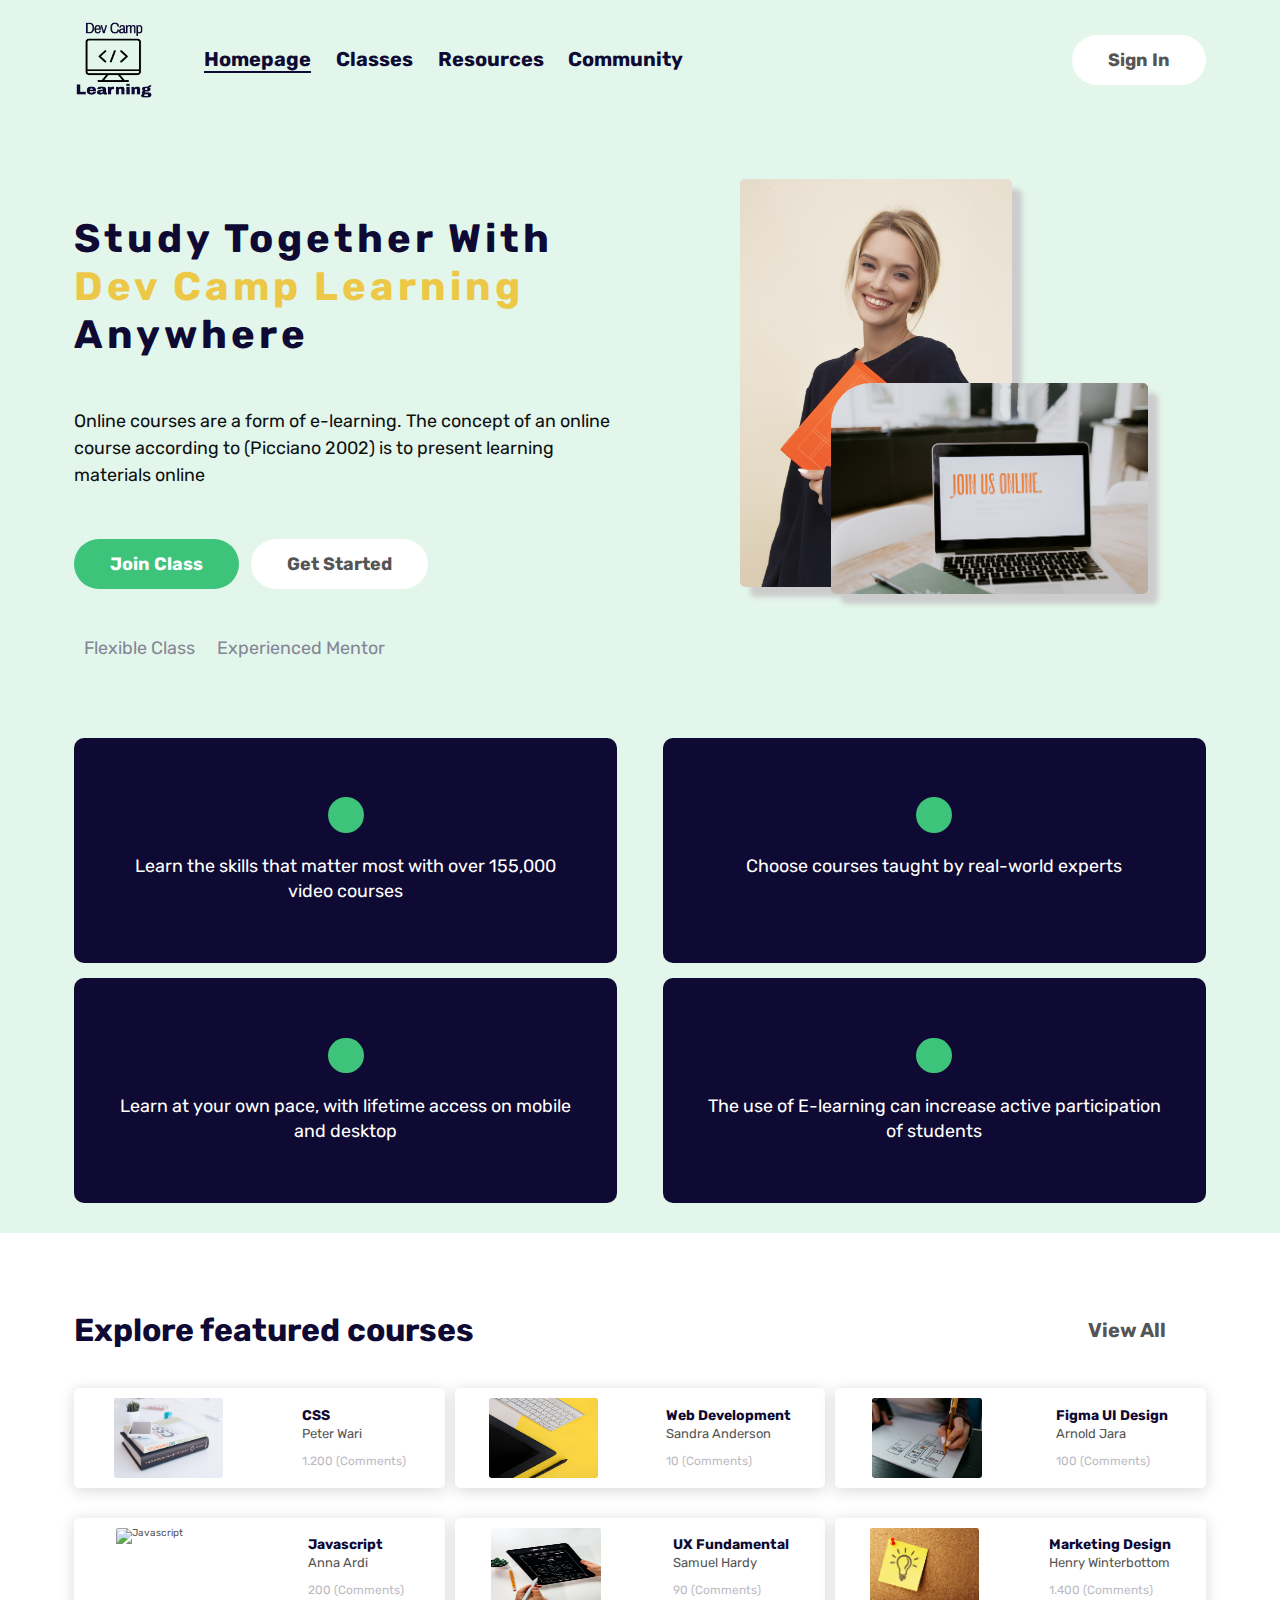
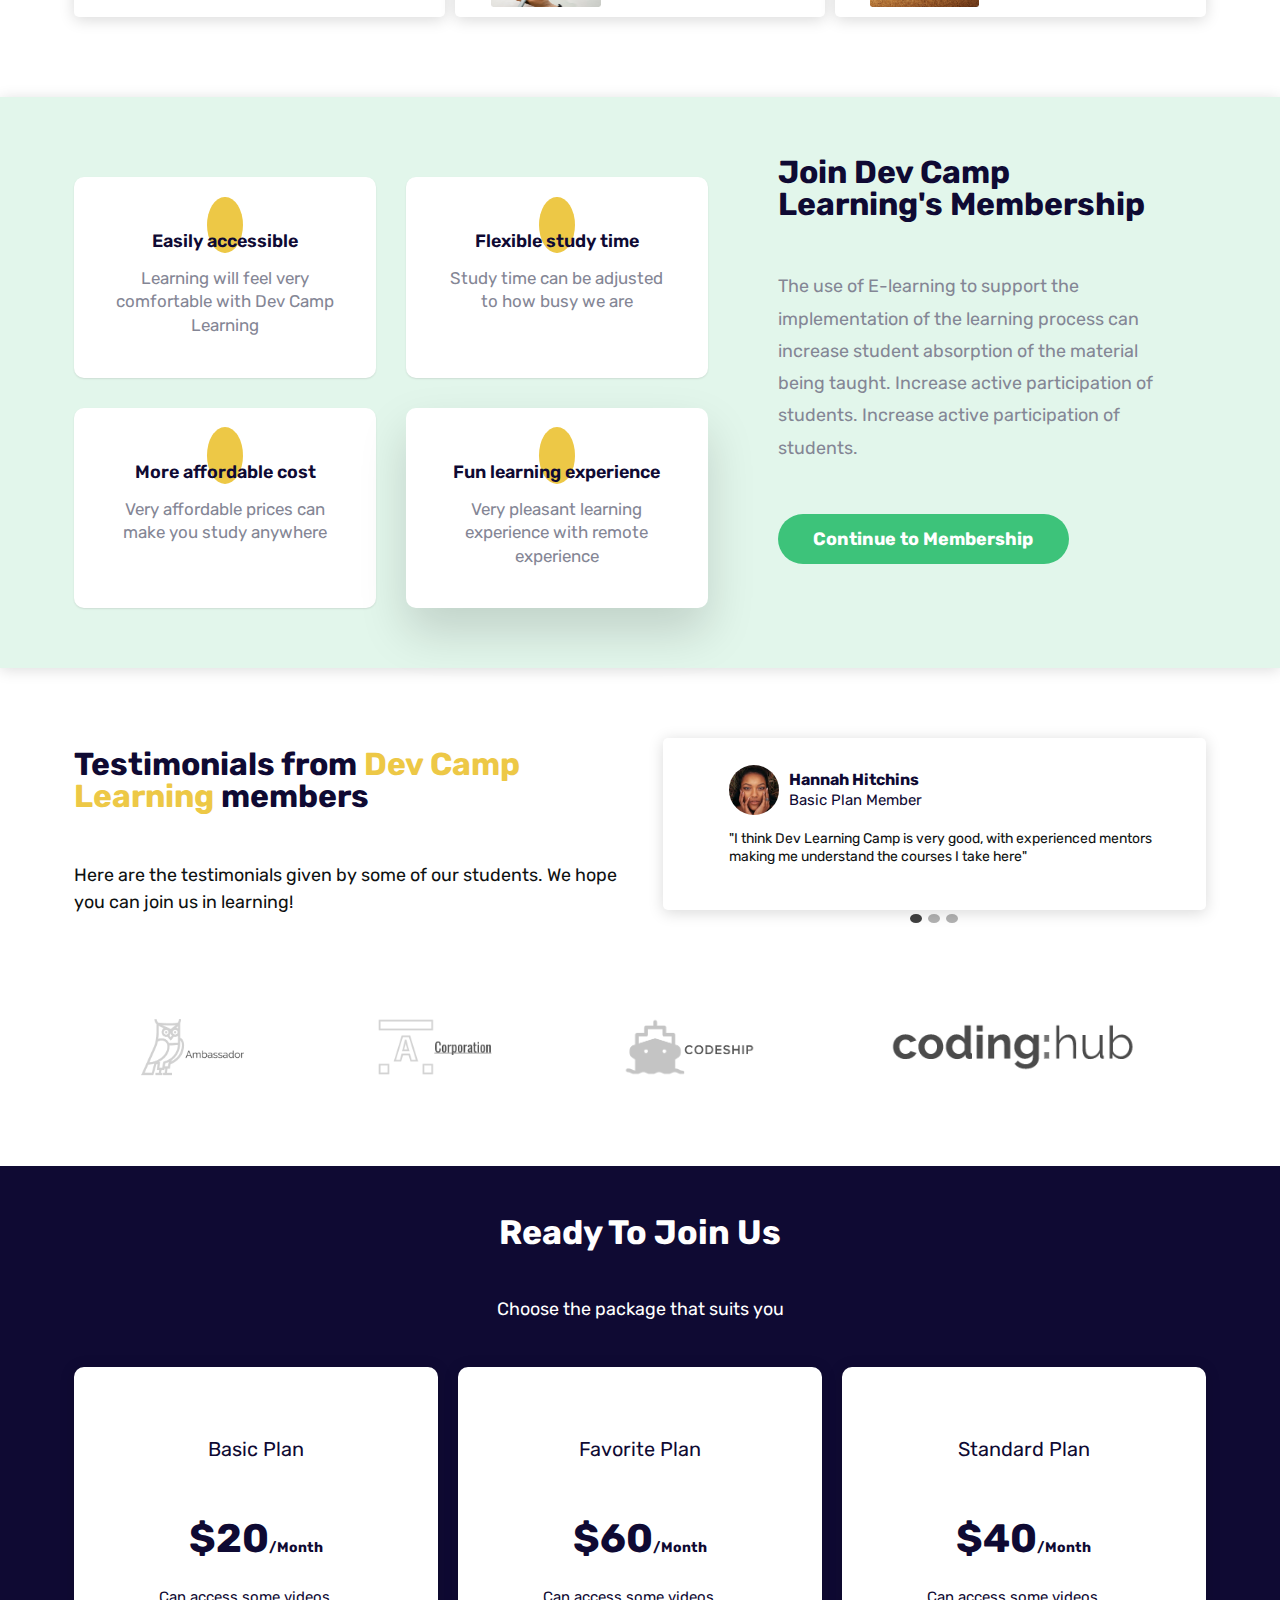
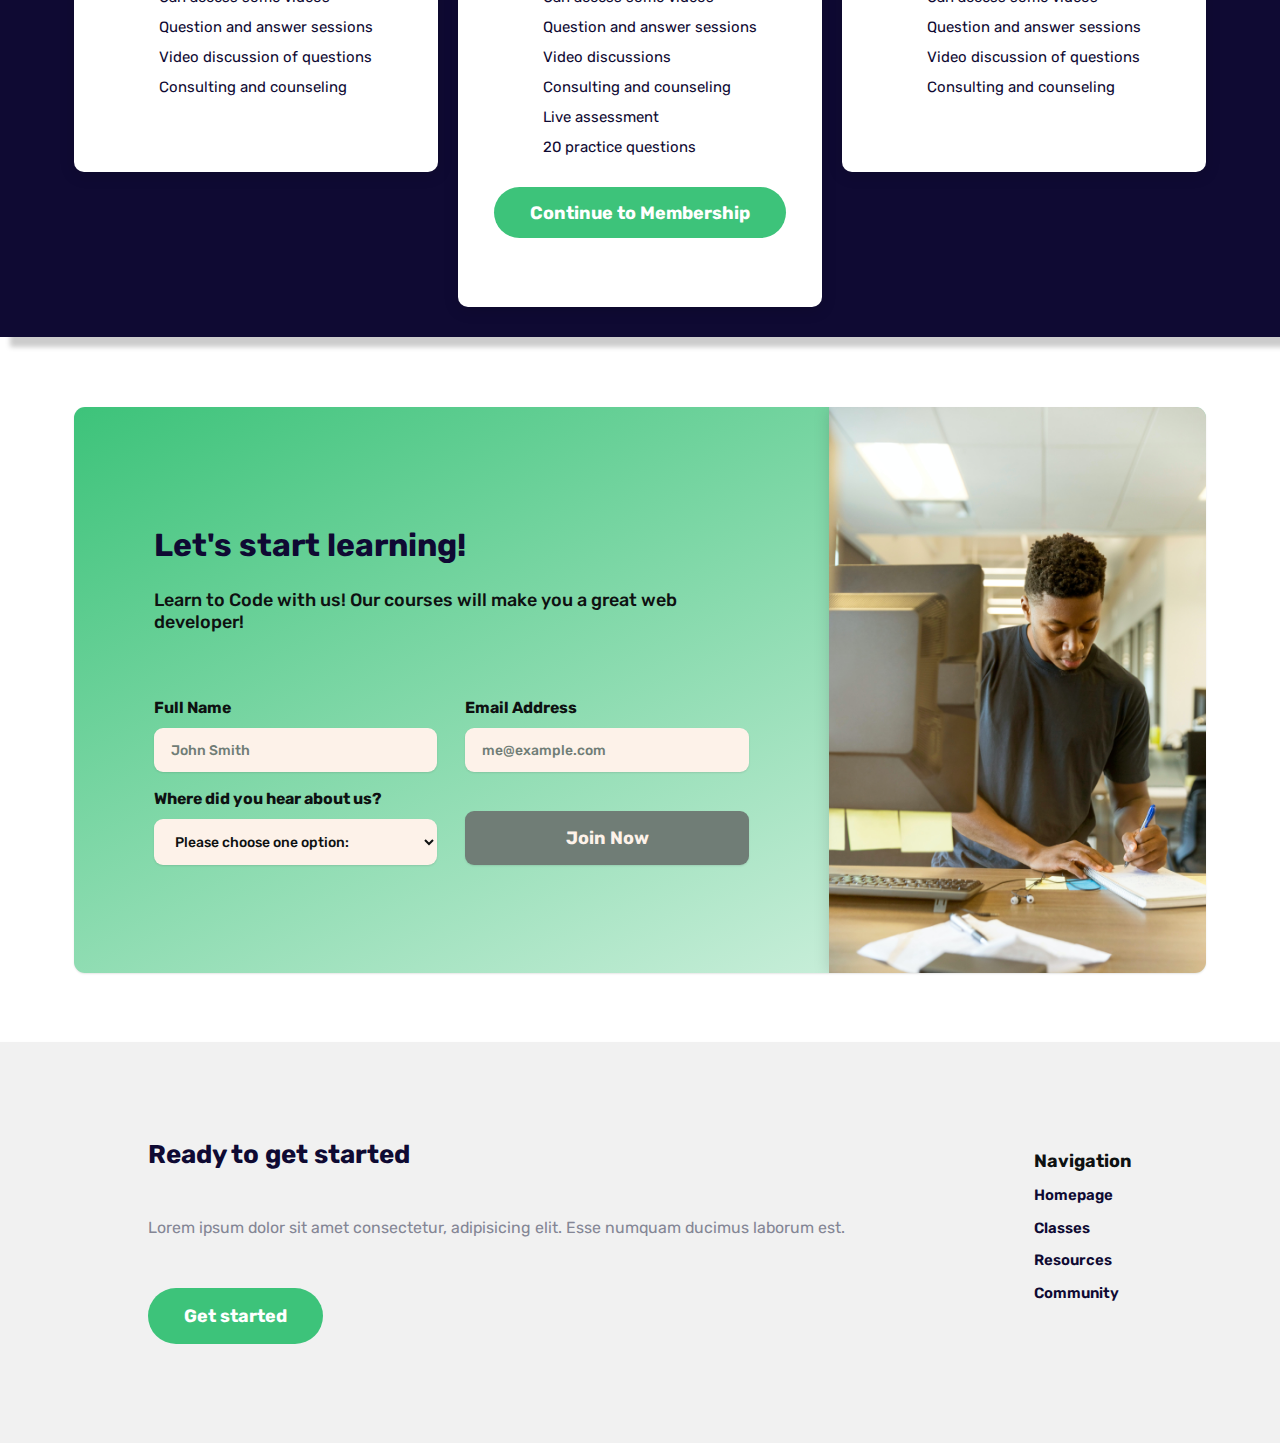
==== index.html @ c78e380f "Responsive layout and typography updated" ====
<!DOCTYPE html>
<html lang="en">

<head>
  <meta charset="UTF-8" />
  <meta http-equiv="X-UA-Compatible" content="IE=edge" />
  <meta name="viewport" content="width=device-width, initial-scale=1.0" />
  <link href="https://fonts.googleapis.com/css2?family=Rubik:wght@400;500;600;700&display=swap" rel="stylesheet" />
  <script src="https://kit.fontawesome.com/7486940972.js" crossorigin="anonymous"></script>
  <title>Dev Camp - Online course landing page</title>
  <link rel="stylesheet" href="./css/styles.css" />

</head>

<body>

  <header class="header">
    <div class="primary-header split">
      <div class="primary-header-inner split">
        <a href="#"><img src="img/logo.png" alt="Dev Camp Learning" class="logo"></a>
        <nav class="primary-nav">
          <ul class="primary-nav-list">
            <li class="nav-item"><a href="index.html" class="nav-link current">Homepage</a></li>
            <li class="nav-item"><a href="index.html" class="nav-link">Classes</a></li>
            <li class="nav-item"><a href="index.html" class="nav-link">Resources</a></li>
            <li class="nav-item"><a href="index.html" class="nav-link">Community</a></li>
          </ul>
        </nav>
      </div>
      <a href="#" class="btn btn-light large-screen">Sign In</a>

      <!--Hamburger for mobile-->
      <button aria-label="Open navigation" class="open-nav">&#9776;</button>
      <!--open hamb btn-->
      <nav class="menu-nav">
        <button aria-label="Close navigation" class="close-nav">&times;</button>
        <!--close btn inside hamb menu-->
        <ul class="menu-list">
          <li class="nav-item"><a href="#" class="nav-link current">Homepage</a></li>
          <li class="nav-item"><a href="#" class="nav-link">Classes</a></li>
          <li class="nav-item"><a href="#" class="nav-link">Resourses</a></li>
          <li class="nav-item"><a href="#" class="nav-link">Community</a></li>
          <li><a href="#" class="btn btn-light">Sign-in</a></li>
        </ul>
      </nav>
      <!--end Hamburger for mobile-->
    </div>
  </header>

  <section class="hero">
    <div class="container">

      <div class="main-hero">

        <div class="hero-content">
          <h1 class="heading">Study Together With <span>Dev Camp Learning</span> Anywhere</h1>
          <p class="text">Online courses are a form of e-learning. The concept of an online course according to
            (Picciano 2002) is to present learning materials online
          </p>
          <div class="hero-btns">
            <a href="#" class="btn btn-accent">Join Class</a>
            <a href="#" class="btn btn-light">Get Started</a>
          </div>
          <div class="check-items">
            <div class="check-item">
              <i class="fas fa-check-circle"></i>
              <p>Flexible Class</p>
            </div>
            <div class="check-item">
              <i class="fas fa-check-circle"></i>
              <p>Experienced Mentor</p>
            </div>
          </div>
        </div>

        <div class="overlapping">
          <ul class="hero-img-container">
            <li><img src="img/hero/learn-hero.jpg" alt="" class="hero-img-1"></li>
            <li><img src="img/hero/hero-img.jpg" alt="" class="hero-img-2"></li>
            <li><img src="img/hero/laptop-hero.jpg" alt="" class="hero-img-3"></li>
          </ul>
        </div>



      </div>

      <div class="offer">
        <div class="offer-item">
          <i class="fas fa-heart"></i>
          <p class="text-light">Learn the skills that matter most with over 155,000 video courses</p>
        </div>
        <div class="offer-item">
          <i class="fas fa-camera"></i>
          <p class="text-light">Choose courses taught by real-world experts </p>
        </div>
        <div class="offer-item">
          <i class="fas fa-desktop"></i>
          <p class="text-light">Learn at your own pace, with lifetime access on mobile and desktop</p>
        </div>

        <div class="offer-item">
          <i class="far fa-lightbulb"></i>
          <p class="text-light">The use of E-learning can increase active participation of students</p>
        </div>

      </div>
    </div>
  </section>

  <section class="courses">
    <div class="container">
      <div class="courses-container">
        <div class="courses-heading split">
          <h2 class="section-title">Explore featured courses</h2>
          <a href="#" class="view btn btn-light">View All</a>
        </div>

        <div class="course-gallery">

          <div class="course bg-light box-shadow">

            <img src="img/courses/courses-css.jpg" alt="CSS" class="course-img">
            <div class="course-info">
              <h4 class="name">CSS</h4>
              <p class="course-author">Peter Wari</p>
              <div class="course-info-bottom">
                <div class="stars">
                  <i class="fas fa-star full-star"></i>
                  <i class="fas fa-star full-star"></i>
                  <i class="fas fa-star full-star"></i>
                  <i class="fas fa-star full-star"></i>
                  <i class="fas fa-star empty-star"></i>
                </div>
                <p class="comments">1.200 (Comments)</p>
              </div>
            </div>


          </div>




          <div class="course bg-light box-shadow">
            <img src="img/courses/courses-web-dev.jpg" alt="Web Development" class="course-img">
            <div class="course-info">
              <h4 class="name">Web Development</h4>
              <p class="course-author">Sandra Anderson</p>
              <div class="course-info-bottom">
                <div class="stars">
                  <i class="fas fa-star full-star"></i>
                  <i class="fas fa-star full-star"></i>
                  <i class="fas fa-star empty-star"></i>
                  <i class="fas fa-star empty-star"></i>
                  <i class="fas fa-star empty-star"></i>
                </div>
                <p class="comments">10 (Comments)</p>
              </div>
            </div>
          </div>

          <div class="course bg-light box-shadow">
            <img src="img/courses/courses-figma.jpg" alt="Figma UI Design" class="course-img">
            <div class="course-info">
              <h4 class="name">Figma UI Design</h4>
              <p class="course-author">Arnold Jara</p>
              <div class="course-info-bottom">
                <div class="stars">
                  <i class="fas fa-star full-star"></i>
                  <i class="fas fa-star full-star"></i>
                  <i class="fas fa-star full-star"></i>
                  <i class="fas fa-star full-star"></i>
                  <i class="fas fa-star empty-star"></i>
                </div>
                <p class="comments">100 (Comments)</p>
              </div>
            </div>
          </div>

          <div class="course bg-light box-shadow">
            <img src="img/courses/courses-javascript.jpg" alt="Javascript" class="course-img">
            <div class="course-info">
              <h4 class="name">Javascript</h4>
              <p class="course-author">Anna Ardi</p>
              <div class="course-info-bottom">
                <div class="stars">
                  <i class="fas fa-star full-star"></i>
                  <i class="fas fa-star full-star"></i>
                  <i class="fas fa-star full-star"></i>
                  <i class="fas fa-star empty-star"></i>
                  <i class="fas fa-star empty-star"></i>
                </div>
                <p class="comments">200 (Comments)</p>
              </div>
            </div>
          </div>

          <div class="course bg-light box-shadow">
            <img src="img/courses/courses-ux.jpg" alt="UX" class="course-img">
            <div class="course-info">
              <h4 class="name">UX Fundamental</h4>
              <p class="course-author">Samuel Hardy</p>
              <div class="course-info-bottom">
                <div class="stars">
                  <i class="fas fa-star full-star"></i>
                  <i class="fas fa-star empty-star"></i>
                  <i class="fas fa-star empty-star"></i>
                  <i class="fas fa-star empty-star"></i>
                  <i class="fas fa-star empty-star"></i>
                </div>
                <p class="comments">90 (Comments)</p>
              </div>
            </div>
          </div>

          <div class="course bg-light box-shadow">
            <img src="img/courses/courses-marketing.jpg" alt="Marketing Design" class="course-img">
            <div class="course-info">
              <h4 class="name">Marketing Design</h4>
              <p class="course-author">Henry Winterbottom</p>
              <div class="course-info-bottom">
                <div class="stars">
                  <i class="fas fa-star full-star"></i>
                  <i class="fas fa-star full-star"></i>
                  <i class="fas fa-star full-star"></i>
                  <i class="fas fa-star full-star"></i>
                  <i class="fas fa-star full-star"></i>
                </div>
                <p class="comments">1.400 (Comments)</p>
              </div>

            </div>
          </div>
        </div>


      </div>
    </div>
  </section>

  <section class="membership box-shadow">
    <div class="container">

      <div class="membership-container">
        <!--in mobile the boxes go underneath memb-info-->
        <div class="perks-boxes">

          <div class="box bg-light">
            <i class="fas fa-heart"></i>
            <div class="perks-info">
              <h4 class="text-black">Easily accessible</h4>
              <p class="text-grey">Learning will feel very comfortable with Dev Camp Learning</p>
            </div>
          </div>

          <div class="box bg-light">
            <i class="far fa-clock"></i>
            <div class="perks-info">
              <h4 class="text-black">Flexible study time</h4>
              <p class="text-grey">Study time can be adjusted to how busy we are</p>
            </div>
          </div>

          <div class="box bg-light">
            <i class="fas fa-dollar-sign"></i>
            <div class="perks-info">
              <h4 class="text-black">More affordable cost</h4>
              <p class="text-grey">Very affordable prices can make you study anywhere</p>
            </div>
          </div>

          <div class="box bg-light">
            <i class="far fa-lightbulb"></i>
            <div class="perks-info">
              <h4 class="text-black">Fun learning experience</h4>
              <p class="text-grey">Very pleasant learning experience with remote experience</p>
            </div>
          </div>

        </div>

        <div class="membership-info flow-content">
          <h3 class="section-title">Join Dev Camp Learning's Membership</h3>
          <p class="text-grey">The use of E-learning to support the implementation of the learning process can increase
            student
            absorption of the material being taught. Increase active participation of students. Increase active
            participation of students.
          </p>
          <a href="#" class="btn btn-accent">Continue to Membership</a>

        </div>

      </div>

    </div>
  </section>

  <section class="testimonials">
    <div class="container">

      <div class="testimonials-container">

        <div class="testimonial-heading flow-content">
          <h2 class="section-title">Testimonials from <span>Dev Camp Learning</span> members</h2>
          <p class="text">Here are the testimonials given by some of our students. We hope you can join us
            in learning!
          </p>
        </div>

        <div class="carousel">

          <button class="carousel-button button-left is-hidden"><i class="fas fa-chevron-circle-left"></i></button>
          <div class="carousel-track-container">

            <ul class="carousel-track">
              <li class="carousel-slide current-slide">
                <div class="member">
                  <img src="img/students/hannah.jpg" alt="Hannah" class="member-img">
                  <div class="member-details">
                    <h4 class="name">Hannah Hitchins</h4>
                    <p class="text-black">Basic Plan Member</p>
                  </div>
                </div>
                <blockquote>"I think Dev Learning Camp is very good, with experienced mentors making
                  me understand the courses I take here"
                </blockquote>
              </li>
              <li class="carousel-slide">
                <div class="member">
                  <img src="img/students/ben.jpg" alt="Ben" class="member-img">
                  <div class="member-details">
                    <h4 class="name"> Ben Salomon</h4>
                    <p class="text-black">Basic Plan Member</p>
                  </div>
                </div>
                <blockquote>"I think Dev Learning Camp is very good, with experienced mentors making
                  me understand the courses I take here"
                </blockquote>
              </li>
              <li class="carousel-slide">
                <div class="member">
                  <img src="img/students/dave.jpg" alt="Dave" class="member-img">
                  <div class="member-details">
                    <h4 class="name">Dave Piltcher</h4>
                    <p class="text-black">Basic Plan Member</p>
                  </div>
                </div>
                <blockquote>"I think Dev Learning Camp is very good, with experienced mentors making
                  me understand the courses I take here"
                </blockquote>
              </li>
            </ul>

          </div>
          <button class="carousel-button button-right is-hidden"><i class="fas fa-chevron-circle-right"></i></button>

          <div class="carousel-nav">
            <button class="carousel-indicator current-slide"></button>
            <button class="carousel-indicator"></button>
            <button class="carousel-indicator"></button>
          </div>

        </div>
      </div>
    </div>

  </section>

  <section class="featured-in">

    <div class="container">

      <div class="features">

        <div>
          <img src="img/features/ambassador.png" alt="Abassador" class="featured-img">
        </div>

        <div>
          <img src="img/features/corporation.png" alt="A Corporation" class="featured-img">
        </div>

        <div>
          <img src="img/features/codeship.png" alt="Codeship" class="featured-img">
        </div>

        <div>
          <img src="img/features/codinghub.png" alt="Codinghub" class="featured-img">
        </div>

      </div>
    </div>

  </section>

  <section class="plans">

    <div class="container">

      <div class="plans-container">

        <div class="plans-header flow-content">
          <h3 class="section-title-light">Ready To Join Us</h3>
          <p>Choose the package that suits you</p>
        </div>

        <div class="all-plans">
          <div class="plan">
            <h5 class="text-black">Basic Plan</h5>
            <p class="cost">$20<span class="plans-span">/Month</span></p>
            <div class="plan-details">
              <div class="plan-detail">
                <i class="fas fa-check"></i>
                <p class="text-black">Can access some videos</p>
              </div>
              <div class="plan-detail">
                <i class="fas fa-check"></i>
                <p class="text-black">Question and answer sessions</p>
              </div>
              <div class="plan-detail">
                <i class="fas fa-times-circle red"></i>
                <p class="text-black">Video discussion of questions</p>
              </div>
              <div class="plan-detail">
                <i class="fas fa-times-circle red"></i>
                <p class="text-black">Consulting and counseling</p>
              </div>
            </div>
          </div>

          <div class="plan">
            <h5 class="text-black">Favorite Plan</h5>
            <p class="cost">$60<span class="plans-span">/Month</span></p>
            <div class="plan-details">
              <div class="plan-detail">
                <i class="fas fa-check"></i>
                <p class="text-black">Can access some videos</p>
              </div>
              <div class="plan-detail">
                <i class="fas fa-check"></i>
                <p class="text-black">Question and answer sessions</p>
              </div>
              <div class="plan-detail">
                <i class="fas fa-check"></i>
                <p class="text-black">Video discussions</p>
              </div>
              <div class="plan-detail">
                <i class="fas fa-check"></i>
                <p class="text-black">Consulting and counseling</p>
              </div>
              <div class="plan-detail">
                <i class="fas fa-check"></i>
                <p class="text-black">Live assessment</p>
              </div>
              <div class="plan-detail">
                <i class="fas fa-check"></i>
                <p class="text-black">20 practice questions</p>
              </div>
            </div>

            <a href="#" class="btn btn-accent">Continue to Membership</a>
          </div>

          <div class="plan">
            <h5 class="text-black">Standard Plan</h5>
            <p class="cost">$40<span class="plans-span">/Month</span></p>
            <div class="plan-details">
              <div class="plan-detail">
                <i class="fas fa-check"></i>
                <p class="text-black">Can access some videos</p>
              </div>
              <div class="plan-detail">
                <i class="fas fa-check"></i>
                <p class="text-black">Question and answer sessions</p>
              </div>
              <div class="plan-detail">
                <i class="fas fa-check"></i>
                <p class="text-black">Video discussion of questions</p>
              </div>
              <div class="plan-detail">
                <i class="fas fa-check"></i>
                <p class="text-black">Consulting and counseling</p>
              </div>
            </div>
          </div>
        </div>

      </div>
    </div>

  </section>

  <section class="join">

    <div class="container">

      <div class="join-container join-grid">

        <div class="join-content box-shadow">
          <div class="join-heading">
            <h2 class="section-title">Let's start learning!</h2>
            <p class="join-text">Learn to Code with us! Our courses will make you a great web developer!</p>
          </div>

          <form action="#" class="join-form">

            <div>
              <label for="full-name">Full Name</label>
              <input id="full-name" type="text" placeholder="John Smith" required>
            </div>
            <div>
              <label for="email">Email Address</label>
              <input id="email" type="email" placeholder="me@example.com" required>
            </div>

            <div>
              <label for="select-where">Where did you hear about us?</label>
              <select name="" id="select-where" required>
                <option value="">Please choose one option:</option>
                <option value="friends">Friends and family</option>
                <option value="search">Search engine</option>
                <option value="Facebook">Facebook</option>
                <option value="email">Email</option>
                <option value="twitter">Twitter</option>
                <option value="other">Other</option>
              </select>
            </div>

            <button>Join Now</button>
          </form>

        </div>

        <div class="join-img-box box-shadow">
          <img src="img//form.jpg" class="join-img" alt="Student writing on a notepad behind his computer">
        </div>
        <!--can't make bg-image work -see if file path need changing after removing omnifood + use aria label-->


      </div>




    </div>
  </section>

  <footer class="footer">
    <div class="container">
      <div class="footer-container">

        <div class="footer-content flow-content">
          <h3 class="footer-title">Ready to get started</h3>
          <p>Lorem ipsum dolor sit amet consectetur, adipisicing elit. Esse numquam ducimus laborum
            est.
          </p>
          <a href="#" class="btn btn-accent">Get started</a>
        </div>

        <div class="footer-nav">
          <ul class="footer-nav-list">
            <li class="footer-nav-title">Navigation</li>
            <li><a href="#" class="text-black">Homepage</a></li>
            <li><a href="#" class="text-black">Classes</a></li>
            <li><a href="#" class="text-black">Resources</a></li>
            <li><a href="#" class="text-black">Community</a></li>
          </ul>
        </div>

      </div>
    </div>

  </footer>







  <script src="js/script.js"></script>
</body>

</html>
---- css/styles.css ----
:root {
  --spacer: 1rem;
  /*--ff-sans: font-family: "Rubik", sans-serif;*/

  /* small screen font-sizes */

  --fs-100: 1rem;
  --fs-200: 1.2rem;/*12px*/
  --fs-300: 1.3rem;
  --fs-400: 1.4rem; /*14px*/
  --fs-500: 1.5rem;
  --fs-600: 1.6rem; /*16px*/
  --fs-700: 1.7rem;
  --fs-800: 1.8rem; /*18px*/
  --fs-900: 1.9rem;
  --fs-110: 2rem; /*20px*/
  --fs-111: 2.1rem;
  --fs-112: 2.2rem; /*22px*/
  --fs-114: 2.4rem; /*24px*/
  --fs-116: 2.6rem; /*26px*/
  --fs-118: 2.8rem; /*28px*/
  --fs-120: 3rem; /*30px*/
  --fs-122: 3.2rem; /*32px*/
  --fs-124: 3.4rem; /*34px*/
  --fs-126: 3.6rem; /*36px*/
  --fs-128: 3.8rem; /*38px*/
  --fs-130: 4rem;
  --fs-132: 4.2rem;

  --fw-400: 400;
  --fw-500: 500;
  --fw-600: 600;
  --fw-700: 700;

  --clr-primary-100: #ffffff;/*all the white stuff*/
  --clr-secondary-700: #0e1111;
  --clr-secondary-800: #0f0a33;/*dark blue bg, heading + pricing all text*/

  --clr-neutral-200: #fdf2e9;
  --clr-neutral-300: #bcbac4; /*greyish text on most <p>texts*/
  --clr-neutral-400: #707d76;/* text color on flexibel/exper in hero*/
  --clr-neutral-500: #6b687b; /*name of course creator text*/
  --clr-neutral-600: #848695;/*Flex/Exp tick boxes*/
  --clr-neutral-800: #555555;/*sign in btn/membship Easily..flexibl headimgs etc/test heading name + plan member txt*/

  --clr-bg-200:  #f1f1f1;
  --clr-bg-300: #e2f6eb;/*bg header/hero/membership*/
  

  --clr-accent-600: #3dc37a; /*for green btns*/
  --clr-accent-700: #edc846;/*for yellow text*/
  --clr-accent-800: #DA4A2B;


 


  

  --br-100: 1rem;

  --box-shadow: 0 0.25em 1.5em rgba(0, 0, 0, 0.15);
  --box-shadow-200: 0 2.4rem 4.8rem rgba(5, 2, 2, 0.15);
  --box-shadow-300: 0 1px 2px rgba(0, 0, 0, 0.1);
  --box-shadow-400: 0 0 0 0.15rem #3dc37a;
  --box-shadow-500: 10px 10px 5px #ccc;
}






/******* Reset ********/

*,
*::before,
*::after {
  box-sizing: border-box;
}

h1,
.h1,
h2,
.h2,
h3,
.h3,
h4,
.h4 {
  line-height: 1;
}

body,
h1,
h2,
h3,
h4,
p,
dl,
dd,
i,
figure {
  margin: 0;
}

ul[class],
ol[class] {
  list-style: none;
  padding: 0;
}

input,
button,
textarea,
select {
  font: inherit;
}

svg,
img {
  max-width: 100%;
  height: auto;
  display: block;
}

html {
  /* font-size: 10px; */
  /* 10px / 16px = 0.625 = 62.5% */
  /* Percentage of user's browser font-size setting */
  font-size: 62.5%;
}

/***tablets 700ish px****/

@media (min-width: 40em) {
  html {
    /* 8px / 16px = 0.5 = 50% */
    font-size: 50%;
  }

}

/*** landscape tablets 944px***/
@media (min-width: 59em) {
  html {
    /* 9px / 16px  */
    font-size: 56.25%;
  }
  

}


/***Smaller Desktops 1200px*/
@media (min-width: 75em) {
  html {
    /* 10px / 16px */ 
    font-size: 62.25%;
  }
}


/**** (large) Desktop 1344px*/
@media (min-width: 84em) {
  html {
    /* 11px / 16px */ 
    font-size: 68.75%;
  }
}

body {
  font-family: "Rubik", sans-serif;
  
  color: var(--clr-secondary-700);
  line-height: 1;
  font-weight: 400;
  
}



/***** Typography *********/

a {
  text-decoration: none;
}

span {
  color: var(--clr-accent-700);
}



.section-title {
  color: var(--clr-secondary-800);
  font-weight: var(--fw-700);
  font-size: var(--fs-122);
}

.section-title-light {
  font-weight: var(--fw-700);
  font-size: var(--fs-124);
}

.text {
  
  font-size: var(--fs-800);
  text-align: center;
  line-height: 1.5;
}

.text-black {
  color: var(--clr-secondary-800);
  font-size: var(--fs-500);
  font-weight: var(--fw-400);
}

.text-grey {/*if no other has same then move this compo membership*/
  color: var(--clr-neutral-600);
  font-size: var(--fs-800);
  font-weight: var(--fw-400);
  line-height: 1.8;
}

.text-light {
  color: var(--clr-primary-100);
}

.box-shadow {
  box-shadow: var(--box-shadow);
}

.name {
  color: var(--clr-secondary-800);
}

/***** Utility Classes *****/



.bg-light {
  background-color: var(--clr-primary-100);
  color: var(--clr-neutral-800);
}

.bg-blue {
  background-color: var(--clr-secondary-800);
  color: var(--clr-primary-100);
}

.btn {
  display: inline-block;
  text-decoration: none;
  padding: 0.9em 2em;
  border-radius: 1.8em;
  font-weight: 700;
  font-size: var(--fs-800);
  
}

.btn-accent {
  background-color: var(--clr-accent-600);
  color: var(--clr-primary-100);
  transition: all .5s;
}

.btn-accent:hover,
.btn-accent:focus {
  background-color: var(--clr-accent-700);
}

.btn-light {
  background-color: var(--clr-primary-100);
  color: var(--clr-neutral-800);
  transition: all .5s;
}

.btn-light:hover,
.btn-light:focus {
  background-color: var(--clr-neutral-200);
}



/***** General Layout *****/

/*.container {
  max-width: 50rem;
  margin: 0 auto;
  padding: 0 2em;
}*/

.container {
  /* 1140px */
  max-width: 120rem;
  padding: 0 3.2rem;
  margin: 0 auto;
}

section {
  margin-bottom: 7rem;
}


.flow-content > * + *{
  margin-top: 5rem;
}

.split {
  display: flex;
  justify-content: space-between;
  align-items: center;
}







/****** Components **********/

/* header */

.header {
  background-color: var(--clr-bg-300);
  padding-bottom: 5rem;
}

.primary-header {
  max-width: 120rem;
  padding: 2rem 3.2rem;
  /*max-width: 50rem;*/
  margin: 0 auto;
  /*padding: 2em 2.2em;*/
  
}

.primary-nav {
  display: none;
}

.large-screen {
  display: none;
}

.current {
  border-bottom: 2px solid var(--clr-secondary-800);
}

.logo {
  width: 8rem;
  height: 8rem;
  transition: all ease-in-out 5s;
}

.logo:hover,
.logo:focus {
  width: 8.5rem;
  height: 8.5rem;
}

/* hamburger */

.open-nav {
  border: 0;
  background: 0;
  color: var(--clr-secondary-800);
  cursor: pointer;
  padding: .5em;
  margin-left: auto;/*not sure if need this*/
  font-size: 3.7em;
  align-self: flex-start;
  margin-bottom: auto;
  transition: all ease-in-out 2s;
}

.open-nav:hover,
.open-nav:focus {
  font-size: 4em;
}

.menu-nav {
  position: fixed;
  background: var(--clr-bg-300);
  width: 100%;
  top: 0;
  right: 0;
  bottom: 0;
  left: 100%;
  transform: translateX(0);
  transition: transform 250ms;
  height: 100%;
 
}

.navigation-open {
  transform: translateX(-100%)
}

.nav-link {
  color: var(--clr-secondary-800);
  font-size: var(--fs-110);
  font-weight: var(--fw-700);
}

.nav-link:hover,
.nav-link:focus {
  color: var(--clr-neutral-800);
  font-weight: var(--fw-700);
}

.menu-list {
  display: flex;
  height: 100%;
  flex-direction: column;
  margin: 0;
  padding: 0; 
  align-items: center;
  justify-content: space-between;
}


.close-nav {
  border: 0;
  background: 0;
  color: var(--clr-secondary-800);
  font-weight: 700;
  font-size: 3rem;
  cursor: pointer;
  padding: .5em;
  /*position: absolute;*/
}

/***tablets ****/

@media (min-width: 40em) {

  

  .primary-nav,
  .large-screen {
    display: block;
  }

  .open-nav {
    display: none;
  }

  .primary-nav {
   margin-left: 5em;
   
    
  }

  .primary-nav-list {
    display: flex;
    gap: 2.5em;
    
  }

  .nav-link {
    transition: all .5s;
  }

  .nav-link:hover,
  .nav-link:focus {
    color: var(--clr-neutral-600);
    font-weight: var(--fw-700);
    font-size: var(--fs-112);
  }

  .current {
    transition: all .5s;
  }
  .current:hover,
  .current:focus {
    border-bottom: 2px solid var(--clr-neutral-600);
  }

  
  
  
}

/*** landscape tablets 944px***/
@media (min-width: 59em) {

  
  

  
}


/***Smaller Desktops 1200px*/
@media (min-width: 75em) {

}


/**** (large) Desktop 1344px*/
@media (min-width: 84em) {

}

/* hero */

.hero {
  background-color: var(--clr-bg-300);
  padding-bottom: 3rem;
  
}

.main-hero {
  display: flex;
  flex-direction: column;
  gap: 2em;
  
}

.hero-content {
  display: grid;
  grid-template-columns: 1fr;
  grid-template-rows: min-content min-content min-content min-content;
  gap: 5em 0;
  
}


.heading {
  color: var(--clr-secondary-800);
  font-weight: var(--fw-700);
  font-size: var(--fs-130);
  text-align: center;
  letter-spacing: .1em;
  line-height: 1.2;
  
}





.hero-btns {
  display: flex;
  justify-content: center;
  gap: 1.2em;
  
}

.check-items {
  display: flex;
  justify-content: center;
  gap: 1.2em;
  margin-bottom: 3.5em;
}

.check-item {
  display: flex;
  gap: 1em;
}

.check-item i {
  font-size: var(--fs-800);
  color: var(--clr-neutral-600);
}

.check-item p {
  font-size: var(--fs-800);
  color: var(--clr-neutral-600);
}

.offer {
  background-color: var(--clr-bg-300);
  display: flex;
  flex-wrap: wrap;
  gap: 1.5em;
}



.offer-item {
  background-color: var(--clr-secondary-800);
  padding: 6rem 4rem;
  flex-basis: 100%;
  text-align: center;
  border-radius: var(--br-100);
  
}

.offer-item:nth-last-child(4) {
  display: none;
}

.offer i {
  color: var(--clr-primary-100);
  background-color: var(--clr-accent-600);
  font-size: var(--fs-800);
  padding: 1em;
  border-radius: 50%;
  margin-bottom: .5em;
  
  display: inline-block;
  
}

.offer p {
  font-size: var(--fs-800);
  text-align: center;
  line-height: 1.4;
  padding-top: .5em;
}

/*hero images */

.overlapping ul {

  max-width: 50rem;
  display: grid;
  grid-template-columns: 2fr 2fr 4fr 3fr;


}

.hero-img-container {
  width: 100%;
}

.overlapping li:nth-child(1) {
  grid-column: 1 / span 2;
  grid-row: 1 / span 1;
  z-index: 1;
}

.overlapping li:nth-child(2) {
  grid-column: 2 / span 2;
  grid-row: 1 / span 3;


}

.overlapping li:nth-child(3) {
  grid-row: 3 / span 3;
  grid-column: 3 /span 2;
}

.hero-img-1 {
  border-radius: 5px 40px 40px 5px;
  box-shadow: var(--box-shadow-500);
}

.hero-img-2 {
  border-radius: 5px;
  box-shadow: var(--box-shadow-500);
}

.hero-img-3 {
  border-radius: 40px 5px 5px 5px;
  box-shadow: var(--box-shadow-500);
}



/***tablets ****/

@media (min-width: 40em) {

  .main-hero {
    flex-direction: row;
    justify-content: space-between;
  }
  .hero-content {
    flex-basis: 50%;
    
    
  }

  .hero-content p {
    text-align: left;
  }

  .heading {
    text-align: left;
  }

  .hero-btns {
    justify-self: left;
  }

  .check-items {
    justify-self: left;
  }

  .overlapping {
    flex-basis: 50%;
  }

  .offer {
    justify-content: space-between;
  }
  .offer-item {
    flex-basis: 48%;
    width: calc(100% / 2);
    padding: 6rem 4rem;
  }
  .offer-item:nth-last-child(4) {
    display: block;
  }

  

  
}

/*** hero content on larger screens 927px***/
@media (min-width: 43em) {
  
  .hero-content {
    align-self: center;
  }
  

}

/*** landscape tablets 944px***/
@media (min-width: 59em) {
  
  

}


/***Smaller Desktops 1200px*/
@media (min-width: 75em) {

}


/**** (large) Desktop 1344px*/
@media (min-width: 84em) {

}





/* courses */



.courses-container {
  display: flex;
  flex-direction: column;
  gap: 1rem;
}

.course-gallery {
  display: flex;
  flex-wrap: wrap;
  gap: 1em;
  margin-top: 1rem;
}

.course {
  text-align: left;
  flex: 1 1 100%;/*%needs to change when larger screens*/
  display: flex;
  justify-content: space-around;
  border-radius: 0.5em;
  align-items: center;
  padding: 1em 0em 1em 0em;
  margin: 1em auto;
  max-width: 90%;
  transition: all ease-in-out 1s;
  transform-origin: center center;

}

.course:hover,
.course:focus {
  background-color: var(--clr-neutral-200);
  cursor: pointer;
  transform: scale(1.2, 1.1);
  box-shadow: var(--box-shadow-300);
 
}





.courses .btn-light {
  font-size: var(--fs-110);
}

 .course-img {
  width: 11rem;
  height: 8rem;
  border-radius: 0.25em;
}

.course-info {
  display: flex;
  flex-direction: column;
  gap: .5em;
}

.course .name {
  font-size: var(--fs-400);
}


.course-author {
  color: var(--clr-neutral-800);
  font-size: var(--fs-300);
  padding-bottom: .5em;
}

.course-info-bottom .full-star {
  color: var(--clr-accent-700);
  font-size: var(--fs-200);
}

.course-info-bottom .empty-star {
  color: var(--clr-neutral-300);
  font-size: var(--fs-200);
  
}

.course-info-bottom .comments {
  color: var(--clr-neutral-300);
  font-size: var(--fs-200);
  padding-top: .3em;
}

/***tablets ****/

@media (min-width: 40em) {
  .course {
    flex-basis: 48%;
  }
}

/*** landscape tablets 944px***/
@media (min-width: 59em) {
  .course {
    flex-basis: 25%;
  }
  

}


/***Smaller Desktops 1200px*/
@media (min-width: 75em) {

}


/**** (large) Desktop 1344px*/
@media (min-width: 84em) {

}


/* membership */

.membership {
  background-color: var(--clr-bg-300);
  padding: 6rem 0;
  
}

.membership-container {
  display: flex;
  flex-direction: column-reverse;
  gap: 3em;
  text-align: center;
}

.membership-info {
  padding-bottom: 2em;
}


.perks-boxes {
  display: grid;
  grid-template-columns: 1fr;
  gap: 3em;
  flex-basis: 100%;
}

.box:last-child {
  box-shadow: var(--box-shadow-200);
}

.box {
  padding: 4em;
  box-shadow: var(--box-shadow-300);
  border-radius: var(--br-100);
}

.box i {
  font-size: var(--fs-800);
  color: var(--clr-primary-100);
  background-color: var(--clr-accent-700);
  padding: 1em;
  border-radius: 50%; 
  margin-bottom: 1em;
}

.box .text-black {
  font-size: var(--fs-800);
  font-weight: var(--fw-600);
  margin-bottom: 1em;
  line-height: .8;
}

.box .text-grey {
  font-size: var(--fs-700);
  line-height: 1.4;
}


/***tablets ****/

@media (min-width: 40em) {

.perks-boxes {
  grid-template-columns: 1fr 1fr;
  margin-top: 2rem;
}
 
}


/*** landscape tablets 944px***/
@media (min-width: 59em) {

  .membership-container {
    flex-direction: row;
    gap: 7em;
    text-align: left;
  }

  .perks-boxes {
    flex-basis: 56%;
    text-align: center;
    
  }

  .box {
    
  }

  .membership-info {
    flex-basis: 35%;
  }
  

}


/***Smaller Desktops 1200px*/
@media (min-width: 75em) {

}


/**** (large) Desktop 1344px*/
@media (min-width: 84em) {

}


/* testimonials */

.testimonials-container {
  display: flex;
  flex-direction: column;
  gap: 4em;
  justify-content: center;
}

.testimonial-heading {
  text-align: center;
}

.carousel {
  
  position: relative;
  width: 100%;
  height: 15rem;
  display: flex;
  flex-direction: column;
}

.carousel-track-container {
  background-color: var(--clr-primary-100);
  box-shadow: var(--box-shadow);
  border-radius: 5px;
  padding: .7em;
  height: 100%;
  position: relative;
  overflow: hidden;
}

.carousel-track {
  
  padding: 0;
  margin: 0;
  list-style: none;
  position: relative;
  height: 100%;
  transition: transform 250ms ease-in;
}

.carousel-slide {
  padding: 1em;
  position: absolute;
  top: 0;
  bottom: 0;
  width: 100%;
  
  
}

.carousel-button {
  position: absolute;
  top: 50%;
  transform: translateY(-50%);
  background: transparent;
  border: 0;
  cursor: pointer;
}

.carousel .button-left {
  align-self: flex-start;
  left: -4px;
  position: absolute;
  z-index: 1;
  /*top: 50%;
  transform: translateX(-70%);*/
}
.carousel .button-right {
  align-self: flex-end;
  position: absolute;
  right: - 18px;
  /*top: 50%;
  transform: translateY(-50%);*/
}

.carousel-slide .member {
  display: flex;
}

.carousel .member-details {
  margin-top: auto;
  margin-bottom: auto;
}

.carousel blockquote {
  font-size: var(--fs-400);
  margin-left: 0;
  line-height: 1.3;
}

.member-img {
  border-radius: 50%;
  width: 5rem;
  object-fit: cover;
}

.carousel .member {
  display: flex;
  gap: 1em;
}

.carousel .name {
  font-size: var(--fs-600);
  margin-bottom: .3em;
}



.carousel-nav {

  display: flex;
  justify-content: center;
  padding: .4em 0;
}

.carousel-indicator {
  border: 0;
  border-radius: 50%;
  width: .9rem;
  height: .9rem;
  background: rgba(0, 0, 0, .3);
  margin: 0 .3em;
  cursor: pointer;
}

.carousel-indicator.current-slide {
  background: rgba(0, 0, 0, .75);
}

.is-hidden {
  display: none;
}


/***tablets ****/

@media (min-width: 40em) {

  .testimonials-container {
    flex-direction: row;
    gap: 4em;
    justify-content: space-between;
    align-items: center;
  }

  .testimonial-heading {
    flex-basis: 48%;
  }

  .testimonial-heading .section-title {
    font-size: var(--fs-122);
  }
  
  .testimonial-heading,
  .testimonial-heading p {
    text-align: left;
  }

  /*******/
  .carousel {
    flex-basis: 48%;
    
   
    height: 19rem;
    
  }
  
  
  
  
  .carousel-slide {
    
    
    padding: 2em 0 2em 4em;
    
    width: 95%;
    
    
  }
  
}

/*** landscape tablets 944px***/
@media (min-width: 59em) {

  .carousel-slide {
    
    
    padding: 2em 0 2em 6em;
    
    width: 100%;
    
    
  }
  

}


/***Smaller Desktops 1200px*/
@media (min-width: 75em) {

}


/**** (large) Desktop 1344px*/
@media (min-width: 84em) {

}


/* featured-in */

.featured-in {
  
  padding: 2rem;
}

.features {
  display: flex;
  justify-content: space-around;
}

.featured-img {
  /*width: 5rem;
  height: 3rem;*/
  height: 3.2rem;
  filter: brightness(0);
  opacity: 70%;
}

/***tablets ****/

@media (min-width: 40em) {
  .featured-img {
    
    height: 4rem;
    
  }
  
}

/*** landscape tablets 944px***/
@media (min-width: 59em) {
  .featured-img {
    
    height: 5.2rem;
    
  }
  

}


/***Smaller Desktops 1200px*/
@media (min-width: 75em) {
  .featured-img {
    
    height: 6rem;
    
  }
  
}


/**** (large) Desktop 1344px*/
@media (min-width: 84em) {

}


/* plans */

.plans {
  background-color: var(--clr-secondary-800);
  padding-bottom: 3rem;
  box-shadow: var(--box-shadow-500);
}

.plans-header {
  color: var(--clr-primary-100);
  font-size: var(--fs-800);
  font-weight: var(--fw-400);
  text-align: center;
  padding: 5rem 0;
}

.all-plans {
  display: flex;
  flex-direction: column;
  gap: 2em;
}

.plan {
  background-color: var(--clr-primary-100);
  box-shadow: var(--box-shadow);
  text-align: center;
  border-radius: var(--br-100);
  
  padding: 4em .3em 7em .3em;
  flex-basis: 100%;
  display: flex;
  flex-direction: column;
  align-items: center;
  gap: 2.5em;
  
}

.plan h5 {
  font-size: var(--fs-110);
}


.cost {
  color: var(--clr-secondary-800);
  font-size: var(--fs-130);
  font-weight: var(--fw-700);
}

.plan .plans-span {
  color: var(--clr-secondary-800);
  font-size: var(--fs-400);
  font-weight: var(fw-400);
}

.plan-detail {
  display: flex;
  gap: 2em;
  line-height: 2;
}

.plan-detail i {
  font-size: var(--fs-200);
  display: inline-block;
  line-height: 2;
}

.plan-detail .red {
 background-color: var(--clr-primary-100);
 color: var(--clr-accent-800);
 font-size: var(--fs-200);
}




/***tablets ****/

@media (min-width: 40em) {
  .all-plans {
    
    flex-direction: row;
    justify-content: space-around;
    align-items: flex-start;
  }
  
  .plan {
    
    flex-basis: 33%;
    
    
    
  }
  
}

/*** landscape tablets 944px***/
@media (min-width: 59em) {

  

}


/***Smaller Desktops 1200px*/
@media (min-width: 75em) {

}


/**** (large) Desktop 1344px*/
@media (min-width: 84em) {

}


/* Join */


.join-grid {
  display: grid;
  grid-template-columns: 1fr;
  
  background-color: var(--clr-bg-300);
  box-shadow: var(--box-shadow-200);
  border-radius: 11px;
  background-image: linear-gradient(to right bottom, var(--clr-accent-600), var(--clr-bg-300));
  overflow: hidden;
  
}

.join-heading {
 margin-bottom: 1em;
}

.join-container {
  box-shadow: var(--box-shadow-300);
}


.join-content {
 font-size: var(--fs-400);
 font-weight: var(--fw-500);
 padding: 5rem; 
}




.join-form {
  display: grid;
  grid-template-columns: 1fr;
  
  gap: 1em 1.5em;
}



.join-form label {
  display: block;
  font-size: var(--fs-600);
  font-weight: 700;
  line-height: 1.3;
  margin: .5em 0em .6em 0em;
}

.join-text {
  margin-top: 1.5em;
  font-size: var(--fs-800);
  line-height: 1.2;
}

.join-form input,
.join-form select {
  width: 100%;
  padding: .5em .6em;
  font-size: var(--fs-400);
  
  color: inherit;
  border: none;
  background-color: var(--clr-neutral-200);
  border-radius: 9px;
  box-shadow: var(--box-shadow-300);
}

.join-form input::placeholder {
  color: var(--clr-neutral-400);

}


.join-form button {
  display: inline-block;
  align-self: center;
  text-decoration: none;
  color: var(--clr-neutral-200);
  font-size: var(--fs-800);
  font-weight: 700;
  padding: .5em 1em;
  border-radius: 9px;
  border: none;
  cursor: pointer;
  font-family: inherit;
  background-color: var(--clr-neutral-400);
  transition: all 3s;
  box-shadow: var(--box-shadow-300);
  margin-top: .8em;
}

.join-form button:hover,
.join-form button:focus {
  background-color: var(--clr-neutral-300);
  color: var(--clr-primary-100);
  font-weight: var(--fw-700);
}

.join-img-box {
  /*background:linear-gradient(to right bottom, var(--clr-accent-600), var(--clr-bg-300)),
   url("../img/form.jpg");
  background-size: cover;
  background-position: center;*/
  
  
}

.join-img {
  object-fit: cover;
  width: auto;
  height: 100%;
  
}

.join-form *:focus {
  outline: none;
  box-shadow: var(--box-shadow-400);
  
}

/***tablets ****/

@media (min-width: 40em) {
  .join-grid {/*NOT WORKING RIGHT NOW/MIGHT DO WHEN SET UP RESP*/
    grid-template-columns: 2fr 1fr;
  }

  .join-content {
    display: grid;
    grid-template-columns: 1fr;
    grid-template-rows: 1fr 1fr;

  }
  .join-form {
    grid-template-columns: 1fr 1fr;
    grid-template-rows: 1fr 1fr;
    /*column-gap: 3.2rem;
    row-gap: 2.4rem;*/
    gap: 0em 2em;
    padding-bottom: 2em;
  }

  .join-form div:nth-child(3) {
    align-self: end;
    
  }
  
   .join-form button {
    
    align-self: end;
    margin-top: 0em;
   
   }

  .join-heading {
    align-self: center;
   
  }

  .join-form input,
  .join-form select,
  .join-form button {
    padding: 1em 1.2em;

  }
  
}

/*** landscape tablets 944px***/
@media (min-width: 59em) {
  .join-content {
    padding: 8rem;
  }
}

/***Smaller Desktops 1200px*/
@media (min-width: 75em) {

}


/**** (large) Desktop 1344px*/
@media (min-width: 84em) {

}


/* Footer */

.footer {
  background-color: var(--clr-bg-200);
  padding: 10em 0;
  box-shadow: var(--box-shadow-300);
}

.footer-container {
  display: flex;
  flex-direction: column;
  text-align: center;
  gap: 4em;
}

.footer-content {
 color: var(--clr-neutral-600);/*for p in footer-content*/
 font-size: var(--fs-800);
 
 line-height: 1.3;
}

.footer-title {
  color: var(--clr-secondary-800);
  font-size: var(--fs-124);
}

.footer-nav {
  
}

.footer-nav-list {
  display: flex;
  flex-direction: column;
  gap: 1.8em;
  text-decoration: none;
  
}

.footer-nav-list li a {
  font-weight: var(--fw-600);
  transition: all .5s;
}
.footer-nav-list li a:hover,
.footer-nav-list li a:focus {
 color: var(--clr-neutral-400);
 font-size: var(--fs-800);
}

.footer-nav-title {
  color: var(--clr-secondary-900);
  font-size: var(--fs-800);
  font-weight: var(--fw-700);
  
}

/***tablets ****/

@media (min-width: 40em) {

    .footer-container {
      flex-direction: row;
      text-align: left;
      justify-content: space-around;
    }

    .footer-content {
      font-size: var(--fs-600);
    }

    .footer-title {
      font-size: var(--fs-116);
    }
}

/*** landscape tablets 944px***/
@media (min-width: 59em) {

  

}


/***Smaller Desktops 1200px*/
@media (min-width: 75em) {

}


/**** (large) Desktop 1344px*/
@media (min-width: 84em) {

}
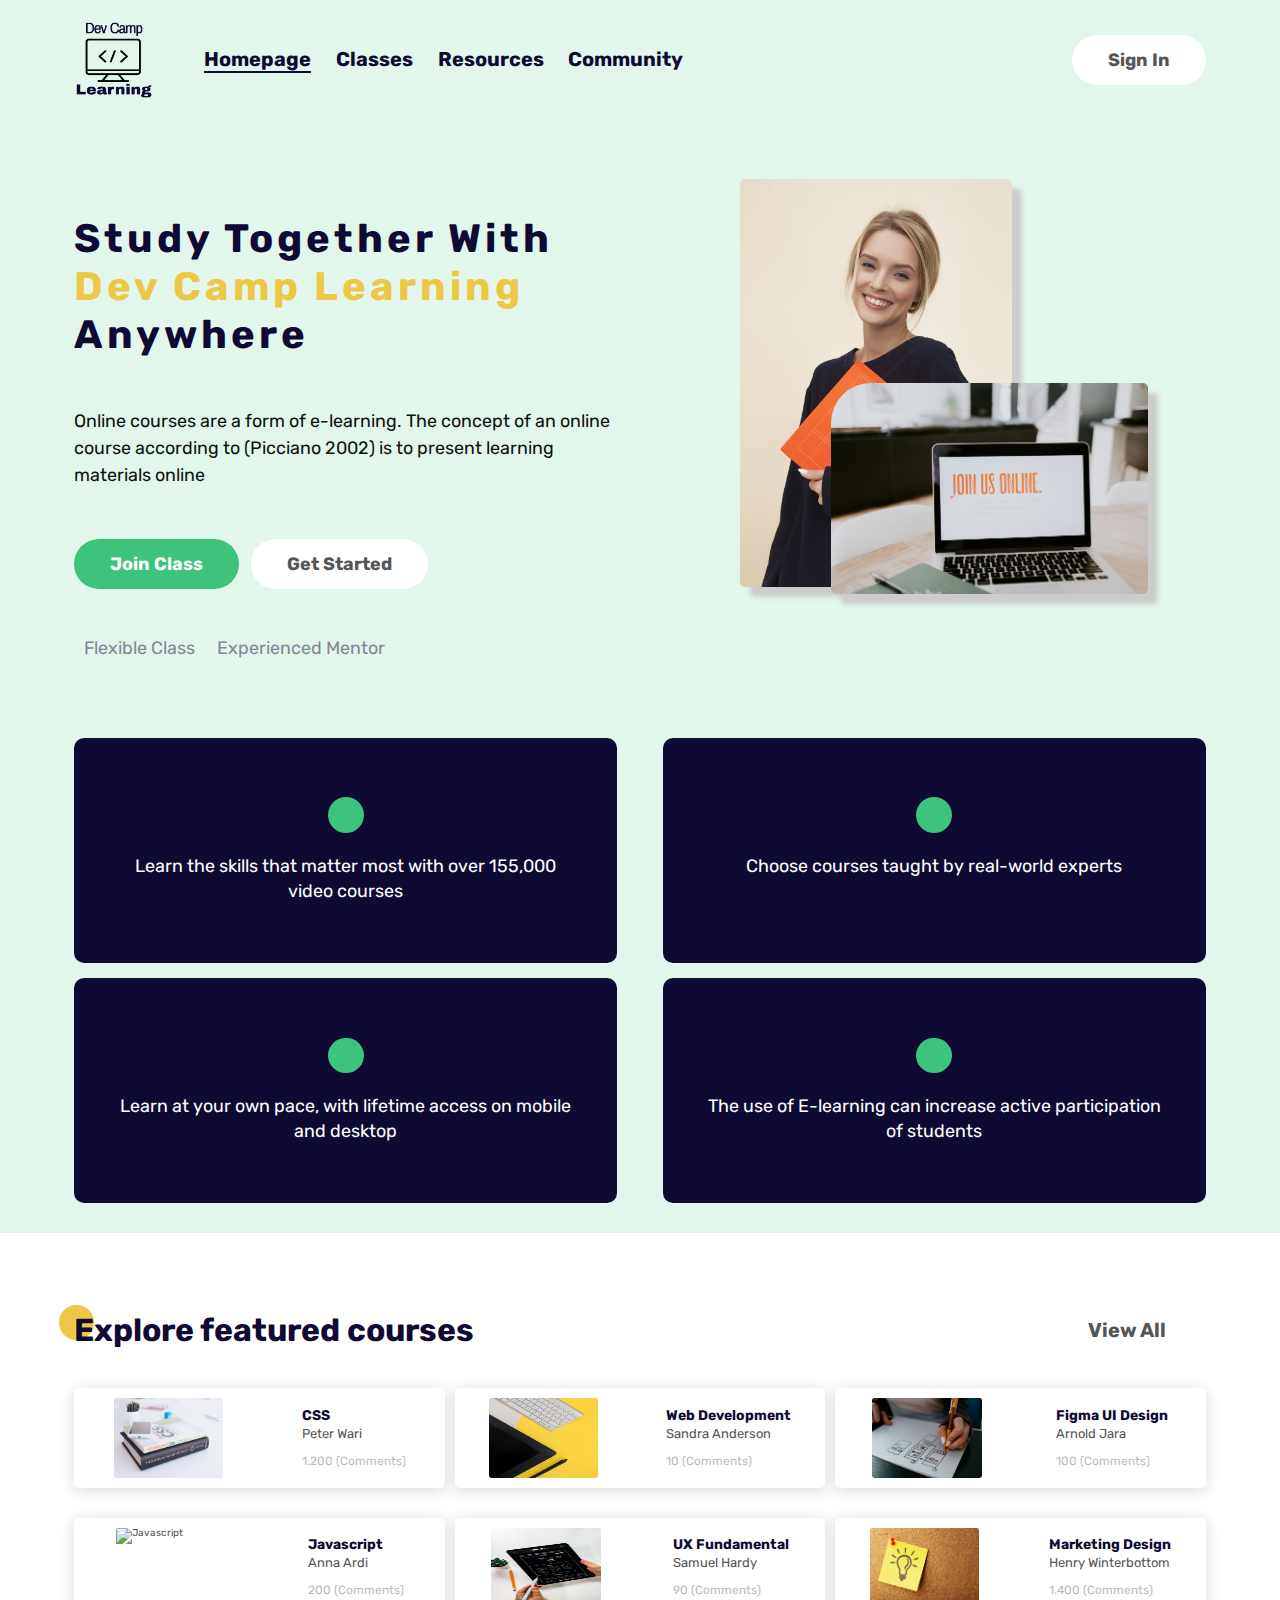
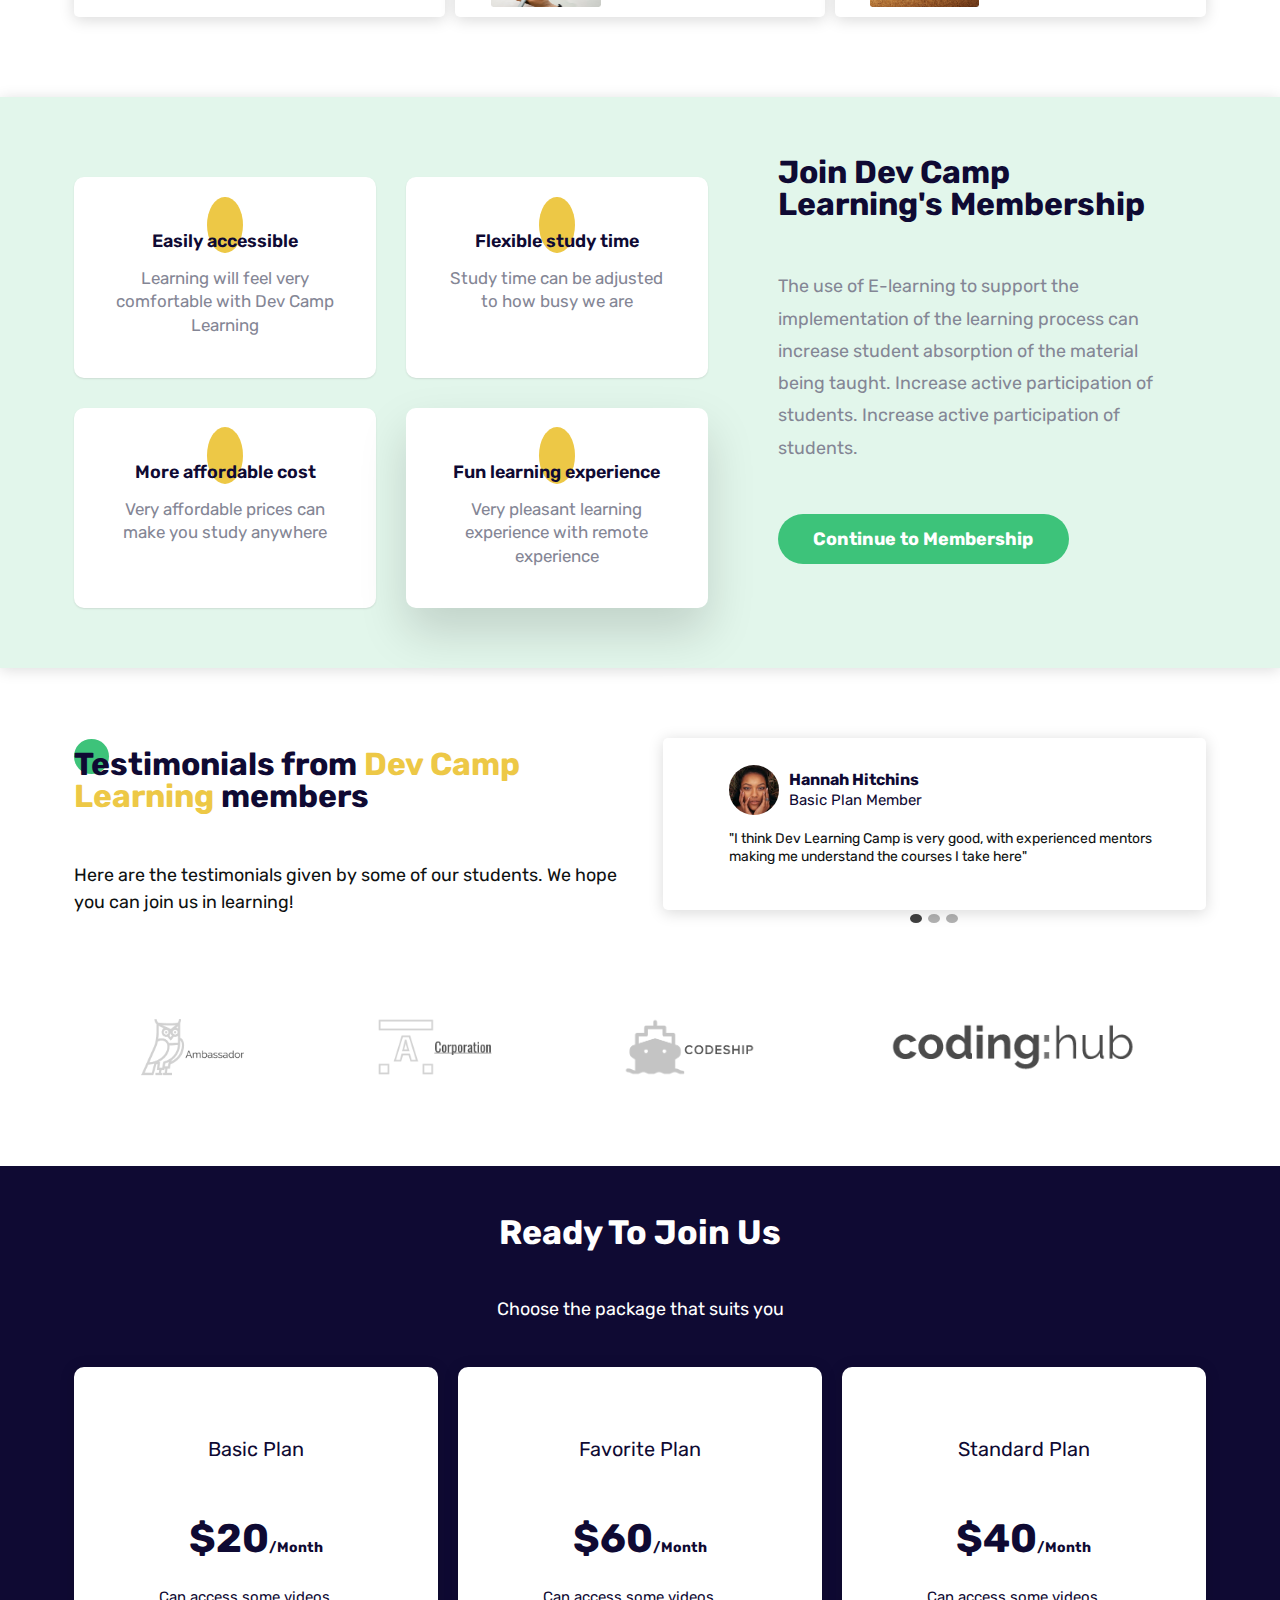
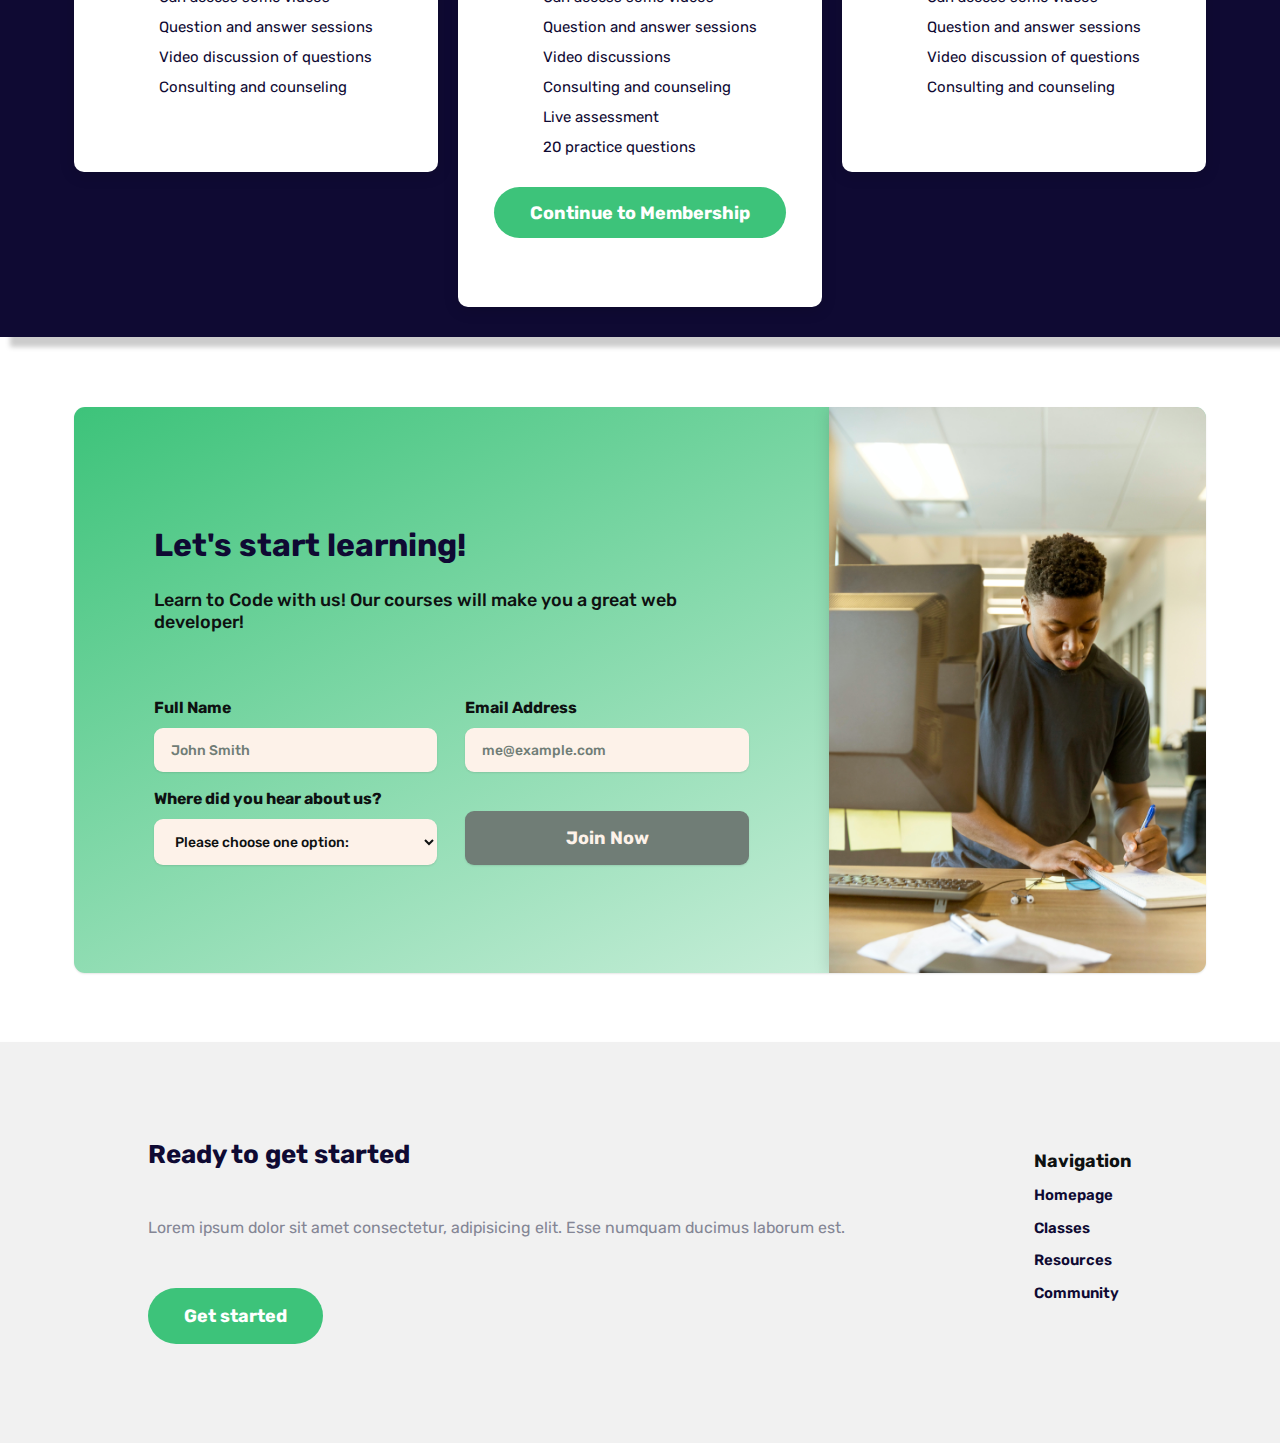
==== commit 6d8bd545: "Pseudo elements and links added" ====
--- a/index.html
+++ b/index.html
@@ -58,8 +58,8 @@
             (Picciano 2002) is to present learning materials online
           </p>
           <div class="hero-btns">
-            <a href="#" class="btn btn-accent">Join Class</a>
-            <a href="#" class="btn btn-light">Get Started</a>
+            <a href="#plan" class="btn btn-accent">Join Class</a>
+            <a href="#start" class="btn btn-light">Get Started</a>
           </div>
           <div class="check-items">
             <div class="check-item">
@@ -108,7 +108,7 @@
     </div>
   </section>
 
-  <section class="courses">
+  <section class="courses" id="start">
     <div class="container">
       <div class="courses-container">
         <div class="courses-heading split">
@@ -287,7 +287,7 @@
             absorption of the material being taught. Increase active participation of students. Increase active
             participation of students.
           </p>
-          <a href="#" class="btn btn-accent">Continue to Membership</a>
+          <a href="#plan" class="btn btn-accent">Continue to Membership</a>
 
         </div>
 
@@ -394,7 +394,7 @@
 
   </section>
 
-  <section class="plans">
+  <section class="plans" id="plan">
 
     <div class="container">
 
@@ -459,7 +459,7 @@
               </div>
             </div>
 
-            <a href="#" class="btn btn-accent">Continue to Membership</a>
+            <a href="#join" class="btn btn-accent">Continue to Membership</a>
           </div>
 
           <div class="plan">
@@ -491,7 +491,7 @@
 
   </section>
 
-  <section class="join">
+  <section class="join" id="join">
 
     <div class="container">
 
@@ -555,7 +555,7 @@
           <p>Lorem ipsum dolor sit amet consectetur, adipisicing elit. Esse numquam ducimus laborum
             est.
           </p>
-          <a href="#" class="btn btn-accent">Get started</a>
+          <a href="#start" class="btn btn-accent">Get started</a>
         </div>
 
         <div class="footer-nav">
--- a/css/styles.css
+++ b/css/styles.css
@@ -391,7 +391,7 @@
   transform: translateX(0);
   transition: transform 250ms;
   height: 100%;
- 
+  z-index: 3;
 }
 
 .navigation-open {
@@ -788,7 +788,21 @@
 }
 
 
-
+.courses-heading {
+  position: relative;
+}
+
+.courses-heading::before {
+  content: "";
+  position: absolute;
+  width: 3.5em;
+  height: 3.5em;
+  background: var(--clr-accent-700);
+  border-radius: 50%;
+  z-index: -1;
+  top: 2px;
+  left: -15px;
+}
 
 
 .courses .btn-light {
@@ -986,7 +1000,10 @@
 
 .testimonial-heading {
   text-align: center;
-}
+  
+}
+
+
 
 .carousel {
   
@@ -1124,6 +1141,19 @@
 
   .testimonial-heading {
     flex-basis: 48%;
+    position: relative;
+  }
+
+  .testimonial-heading::before {
+    content: "";
+    position: absolute;
+    width: 3.5em;
+    height: 3.5em;
+    background: var(--clr-accent-600);
+    border-radius: 50%;
+    z-index: -1;
+    top: -10px;
+    left: 0px;
   }
 
   .testimonial-heading .section-title {
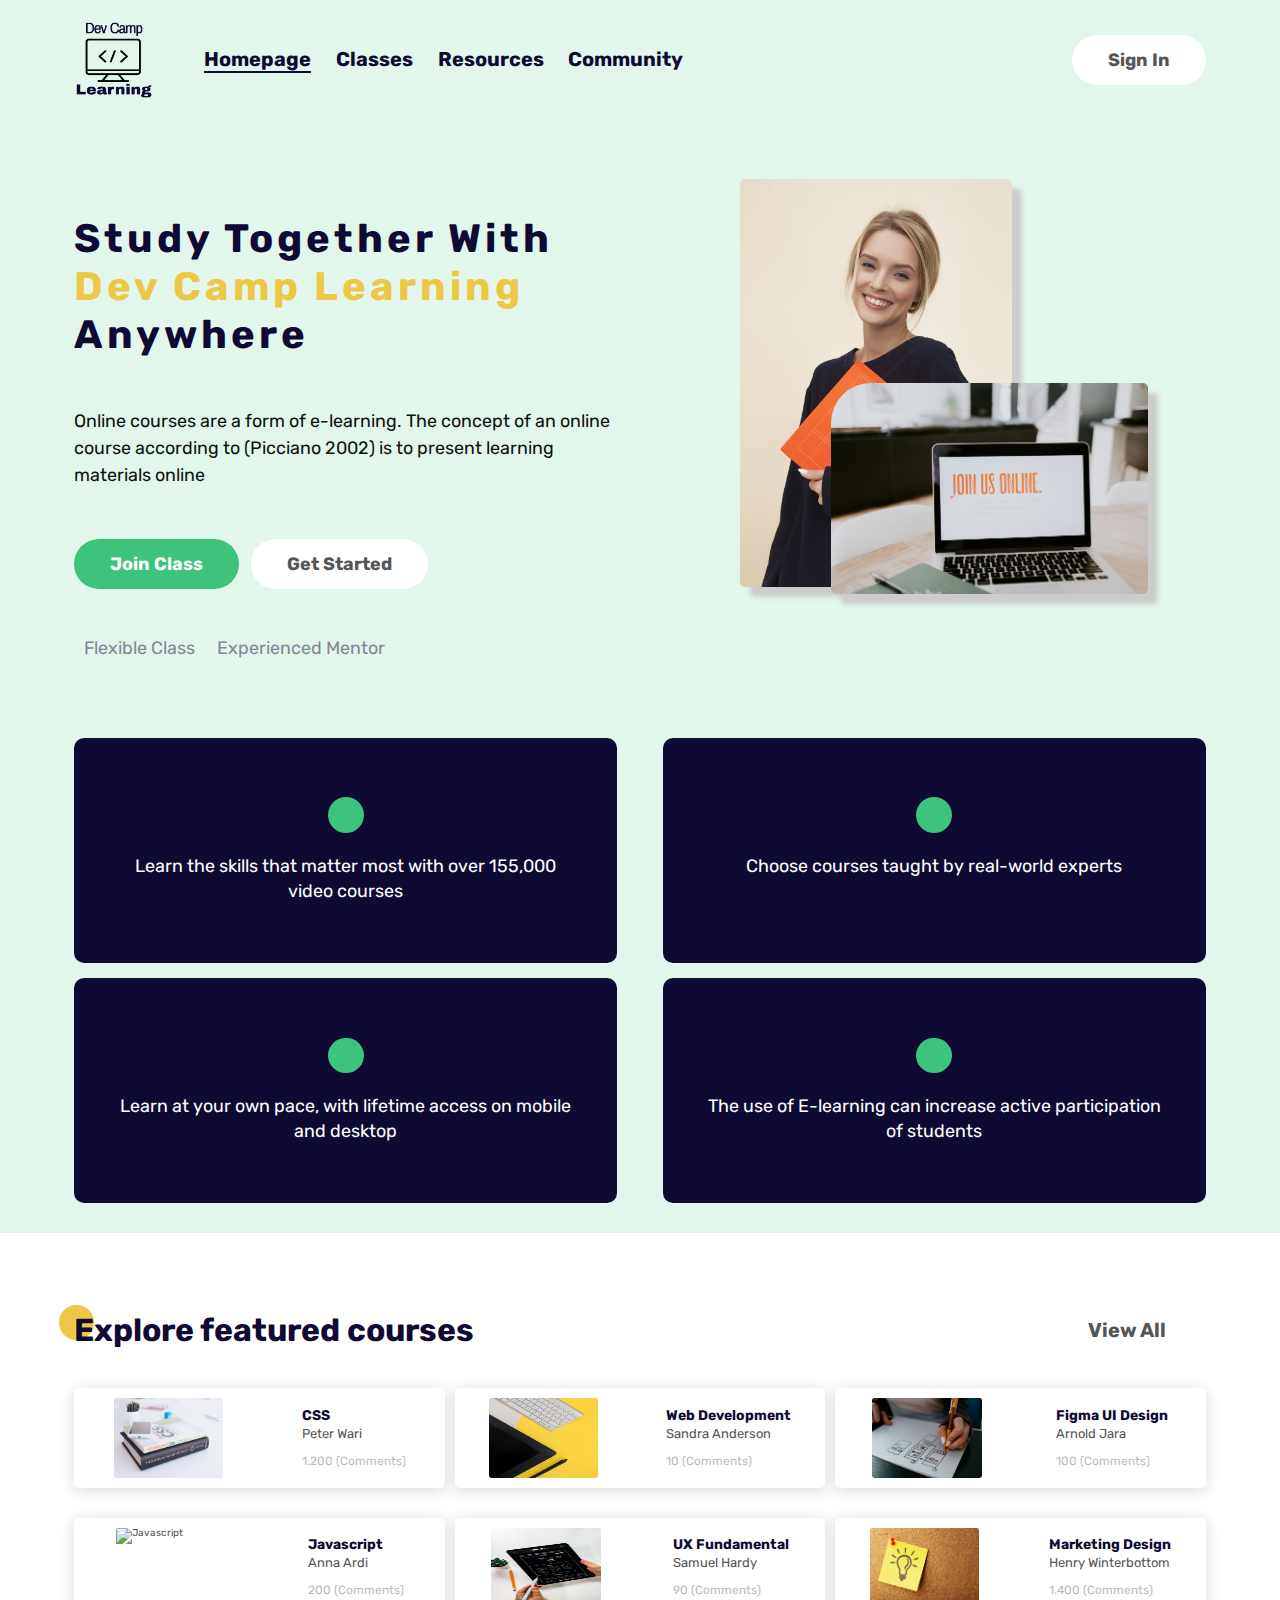
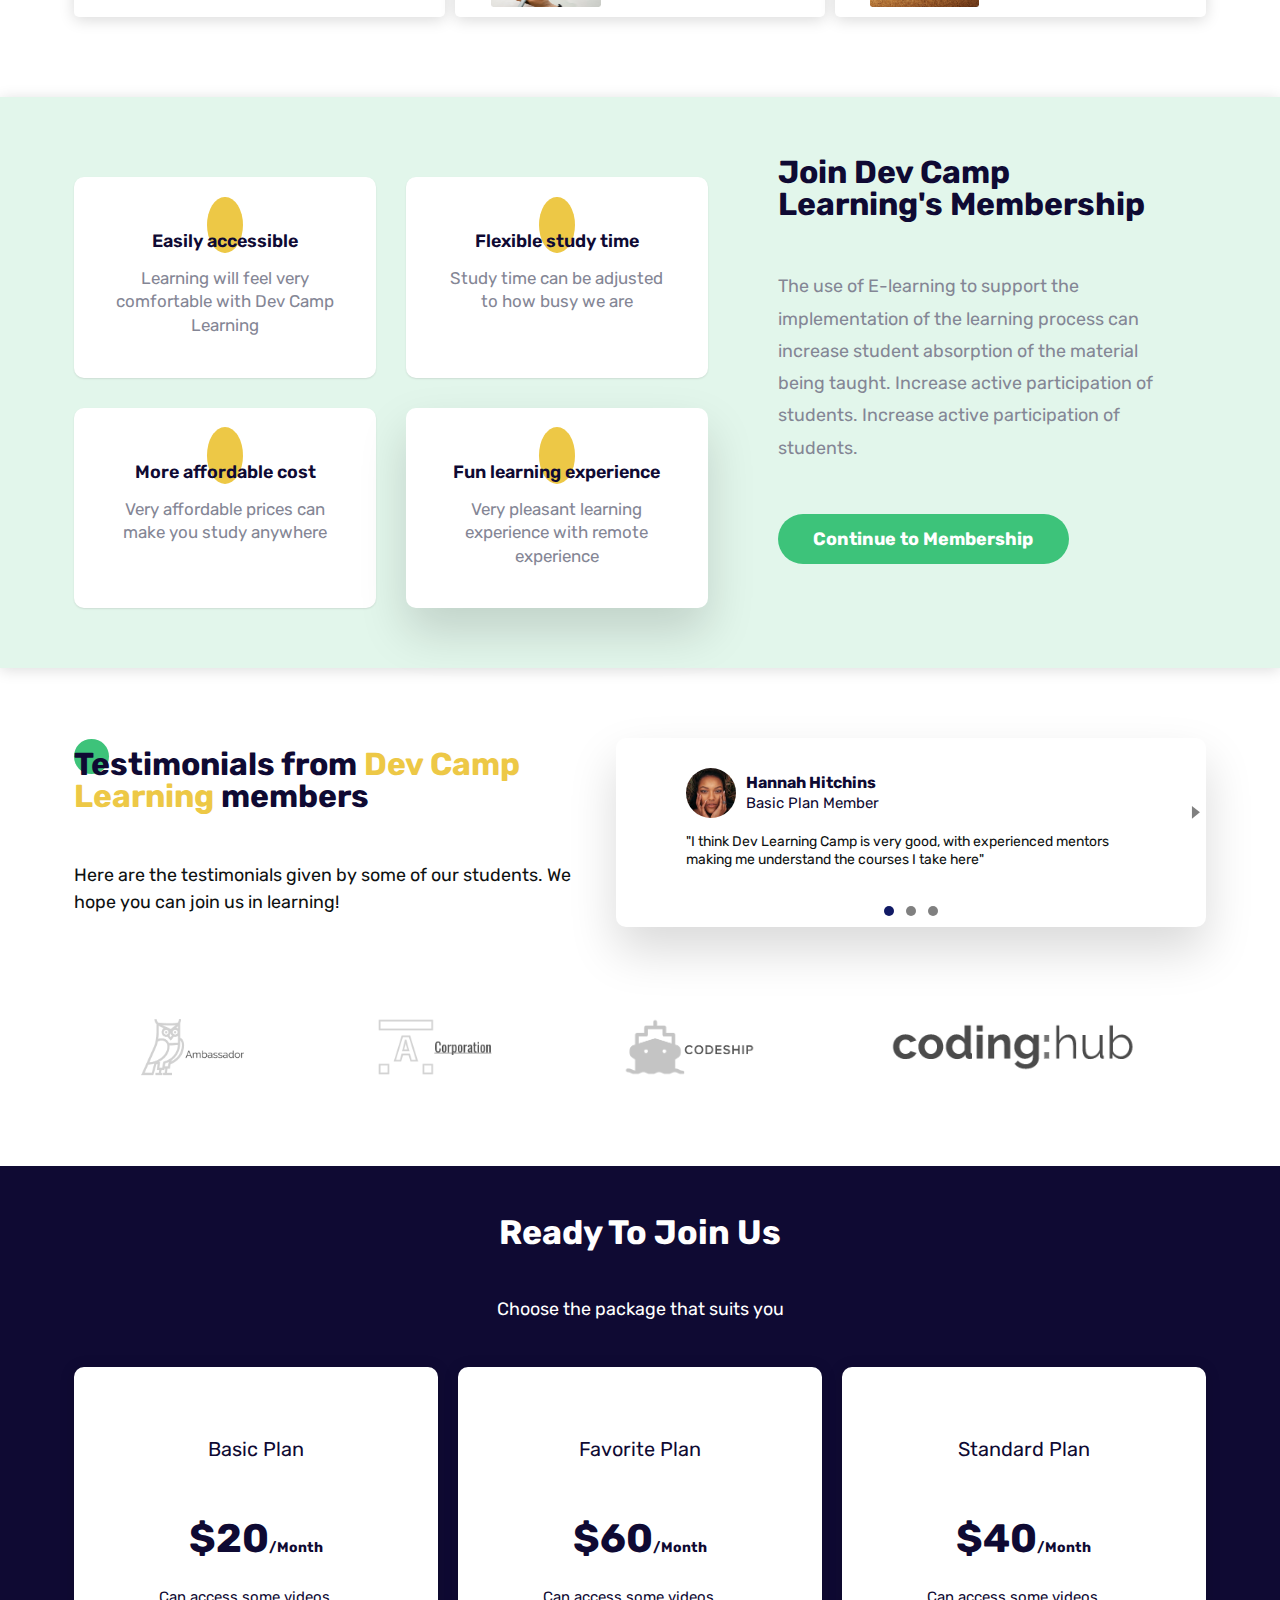
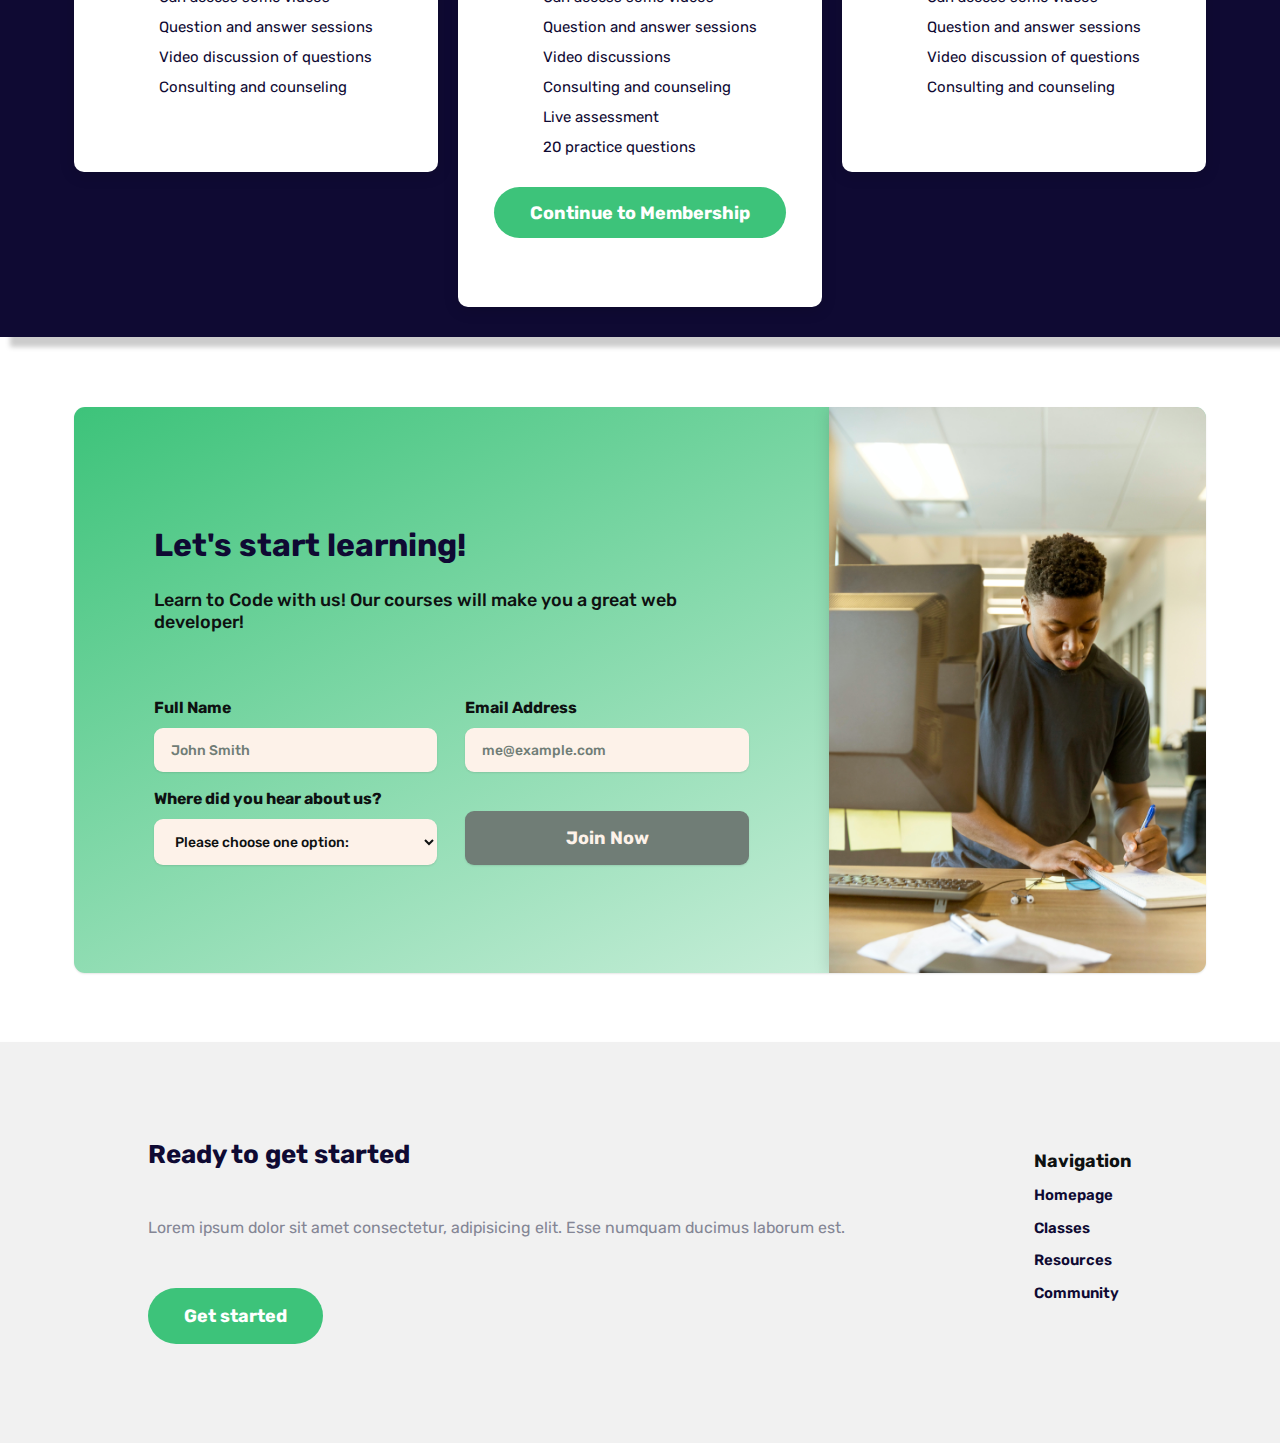
==== commit d8f937ec: "Carousel update" ====
--- a/index.html
+++ b/index.html
@@ -309,12 +309,14 @@
         </div>
 
         <div class="carousel">
-
-          <button class="carousel-button button-left is-hidden"><i class="fas fa-chevron-circle-left"></i></button>
-          <div class="carousel-track-container">
-
-            <ul class="carousel-track">
-              <li class="carousel-slide current-slide">
+          <button class="carousel-button previous-button" hidden>
+            <svg id="left" viewBox="0 0 54 69.007">
+              <path d="M47 0L3.44 34.502 47 69.007z" />
+            </svg>
+          </button>
+          <div class="carousel-contents-container">
+            <ul class="carousel-contents">
+              <li class="carousel-slide is-selected">
                 <div class="member">
                   <img src="img/students/hannah.jpg" alt="Hannah" class="member-img">
                   <div class="member-details">
@@ -326,6 +328,7 @@
                   me understand the courses I take here"
                 </blockquote>
               </li>
+
               <li class="carousel-slide">
                 <div class="member">
                   <img src="img/students/ben.jpg" alt="Ben" class="member-img">
@@ -338,6 +341,7 @@
                   me understand the courses I take here"
                 </blockquote>
               </li>
+
               <li class="carousel-slide">
                 <div class="member">
                   <img src="img/students/dave.jpg" alt="Dave" class="member-img">
@@ -351,16 +355,17 @@
                 </blockquote>
               </li>
             </ul>
-
-          </div>
-          <button class="carousel-button button-right is-hidden"><i class="fas fa-chevron-circle-right"></i></button>
-
-          <div class="carousel-nav">
-            <button class="carousel-indicator current-slide"></button>
-            <button class="carousel-indicator"></button>
-            <button class="carousel-indicator"></button>
-          </div>
-
+          </div>
+          <button class="carousel-button next-button">
+            <svg viewBox="0 0 54 69.007">
+              <path d="M5-.121l43.56 34.502L5 68.886z" />
+            </svg>
+          </button>
+          <div class="carousel-dots">
+            <button class="carousel-dot is-selected"></button>
+            <button class="carousel-dot"></button>
+            <button class="carousel-dot"></button>
+          </div>
         </div>
       </div>
     </div>
@@ -579,7 +584,7 @@
 
 
 
-  <script src="js/script.js"></script>
+  <script src="js/carousel.js"></script>
 </body>
 
 </html>--- a/css/styles.css
+++ b/css/styles.css
@@ -64,6 +64,12 @@
   --box-shadow-300: 0 1px 2px rgba(0, 0, 0, 0.1);
   --box-shadow-400: 0 0 0 0.15rem #3dc37a;
   --box-shadow-500: 10px 10px 5px #ccc;
+
+  /*Zells here*/
+
+  --color-default-state: grey;
+  --color-hover-state: rgb(107, 107, 195);
+  --color-selected-state: rgb(17, 26, 101);
 }
 
 
@@ -122,6 +128,35 @@
   height: auto;
   display: block;
 }
+
+/*****/
+
+/*******************
+ The hidden attribute
+ *******************/
+ [hidden] {
+  display: none !important;
+}
+
+/*******************
+ Noscript
+ *******************/
+ 
+noscript {
+  display: block;
+  margin-bottom: 1em;
+  margin-top: 1em;
+}
+
+[tabindex="-1"] {
+  outline: none !important;
+}
+
+
+
+
+
+/***************/
 
 html {
   /* font-size: 10px; */
@@ -1003,70 +1038,74 @@
   
 }
 
-
+/*Carousel*/
 
 .carousel {
-  
+  width: 100%;
+  display: grid;
+  grid-template-columns: 2em 1fr 2em;
+  grid-template-rows: 15rem 3em;
+  align-items: center;
+  grid-gap: 1em;
+  box-shadow: var(--box-shadow-200);
+  border-radius: 10px;
+}
+
+.carousel > *:nth-child(2) {
+  grid-column: 2;
+  align-self: stretch;
+}
+
+.carousel-contents {
   position: relative;
   width: 100%;
-  height: 15rem;
-  display: flex;
-  flex-direction: column;
-}
-
-.carousel-track-container {
+  height: 100%;
+}
+
+.carousel-contents-container {
+  overflow: hidden;
+}
+
+.carousel-slide {
   background-color: var(--clr-primary-100);
-  box-shadow: var(--box-shadow);
   border-radius: 5px;
   padding: .7em;
-  height: 100%;
-  position: relative;
-  overflow: hidden;
-}
-
-.carousel-track {
-  
-  padding: 0;
-  margin: 0;
-  list-style: none;
-  position: relative;
-  height: 100%;
-  transition: transform 250ms ease-in;
-}
-
-.carousel-slide {
-  padding: 1em;
   position: absolute;
-  top: 0;
-  bottom: 0;
-  width: 100%;
-  
-  
-}
+  width: inherit;
+  height: inherit;
+}
+
+.carousel-slide img {
+  border-radius: 50%;
+  width: 5rem;
+  height: 5rem;
+  object-fit: cover;
+  object-position: center center;
+}
+
+/**
+ * Buttons
+ */
 
 .carousel-button {
-  position: absolute;
-  top: 50%;
-  transform: translateY(-50%);
-  background: transparent;
-  border: 0;
-  cursor: pointer;
-}
-
-.carousel .button-left {
-  align-self: flex-start;
-  left: -4px;
-  position: absolute;
-  z-index: 1;
-  /*top: 50%;
-  transform: translateX(-70%);*/
-}
-.carousel .button-right {
-  align-self: flex-end;
-  position: absolute;
-  right: - 18px;
-  /*top: 50%;
-  transform: translateY(-50%);*/
+  border: none;
+  padding: 0.75em .5em;
+  border-radius: 0;
+  line-height: 1;
+  background-color: transparent;  
+}  
+
+.carousel-button svg {
+  fill: var(--color-default-state);
+}
+
+.carousel-button:hover svg,
+.carousel-button:active svg {
+  fill: var(--color-hover-state);
+}
+
+.carousel-button.is-hidden {
+  display: none;
 }
 
 .carousel-slide .member {
@@ -1084,12 +1123,6 @@
   line-height: 1.3;
 }
 
-.member-img {
-  border-radius: 50%;
-  width: 5rem;
-  object-fit: cover;
-}
-
 .carousel .member {
   display: flex;
   gap: 1em;
@@ -1100,39 +1133,45 @@
   margin-bottom: .3em;
 }
 
-
-
-.carousel-nav {
-
-  display: flex;
-  justify-content: center;
-  padding: .4em 0;
-}
-
-.carousel-indicator {
-  border: 0;
-  border-radius: 50%;
-  width: .9rem;
-  height: .9rem;
-  background: rgba(0, 0, 0, .3);
-  margin: 0 .3em;
-  cursor: pointer;
-}
-
-.carousel-indicator.current-slide {
-  background: rgba(0, 0, 0, .75);
+/**
+ * Dots
+ */
+.carousel-dots {
+  grid-column: 1 / -1;
+  justify-self: center;
+}
+
+.carousel-dot {
+  border: none;
+  width: 1em;
+  height: 1em;
+  padding: 0;
+  border-radius: 100%;
+  background-color: var(--color-default-state);
+}
+
+.carousel-dot + .carousel-dot {
+  margin-left: 1em;
+}
+
+.carousel-dot:hover {
+  background-color: var(--color-hover-state);
+}
+
+.carousel-dot.is-selected {
+  background-color: var(--color-selected-state);
 }
 
 .is-hidden {
   display: none;
 }
 
-
 /***tablets ****/
 
 @media (min-width: 40em) {
 
   .testimonials-container {
+    display: flex;
     flex-direction: row;
     gap: 4em;
     justify-content: space-between;
@@ -1140,7 +1179,7 @@
   }
 
   .testimonial-heading {
-    flex-basis: 48%;
+    flex-basis: 46%;
     position: relative;
   }
 
@@ -1167,55 +1206,34 @@
 
   /*******/
   .carousel {
-    flex-basis: 48%;
-    
-   
-    height: 19rem;
-    
-  }
-  
-  
-  
+    flex-basis: 54%;
+  }
   
   .carousel-slide {
-    
-    
     padding: 2em 0 2em 4em;
-    
-    width: 95%;
-    
-    
-  }
+  }
+}
+
+/*** landscape tablets 944px***/
+@media (min-width: 47em) {
+
   
 }
 
 /*** landscape tablets 944px***/
 @media (min-width: 59em) {
 
-  .carousel-slide {
-    
-    
-    padding: 2em 0 2em 6em;
-    
-    width: 100%;
-    
-    
-  }
-  
-
+  
 }
 
 
 /***Smaller Desktops 1200px*/
 @media (min-width: 75em) {
-
-}
-
-
-/**** (large) Desktop 1344px*/
-@media (min-width: 84em) {
-
-}
+  
+}
+
+
+
 
 
 /* featured-in */
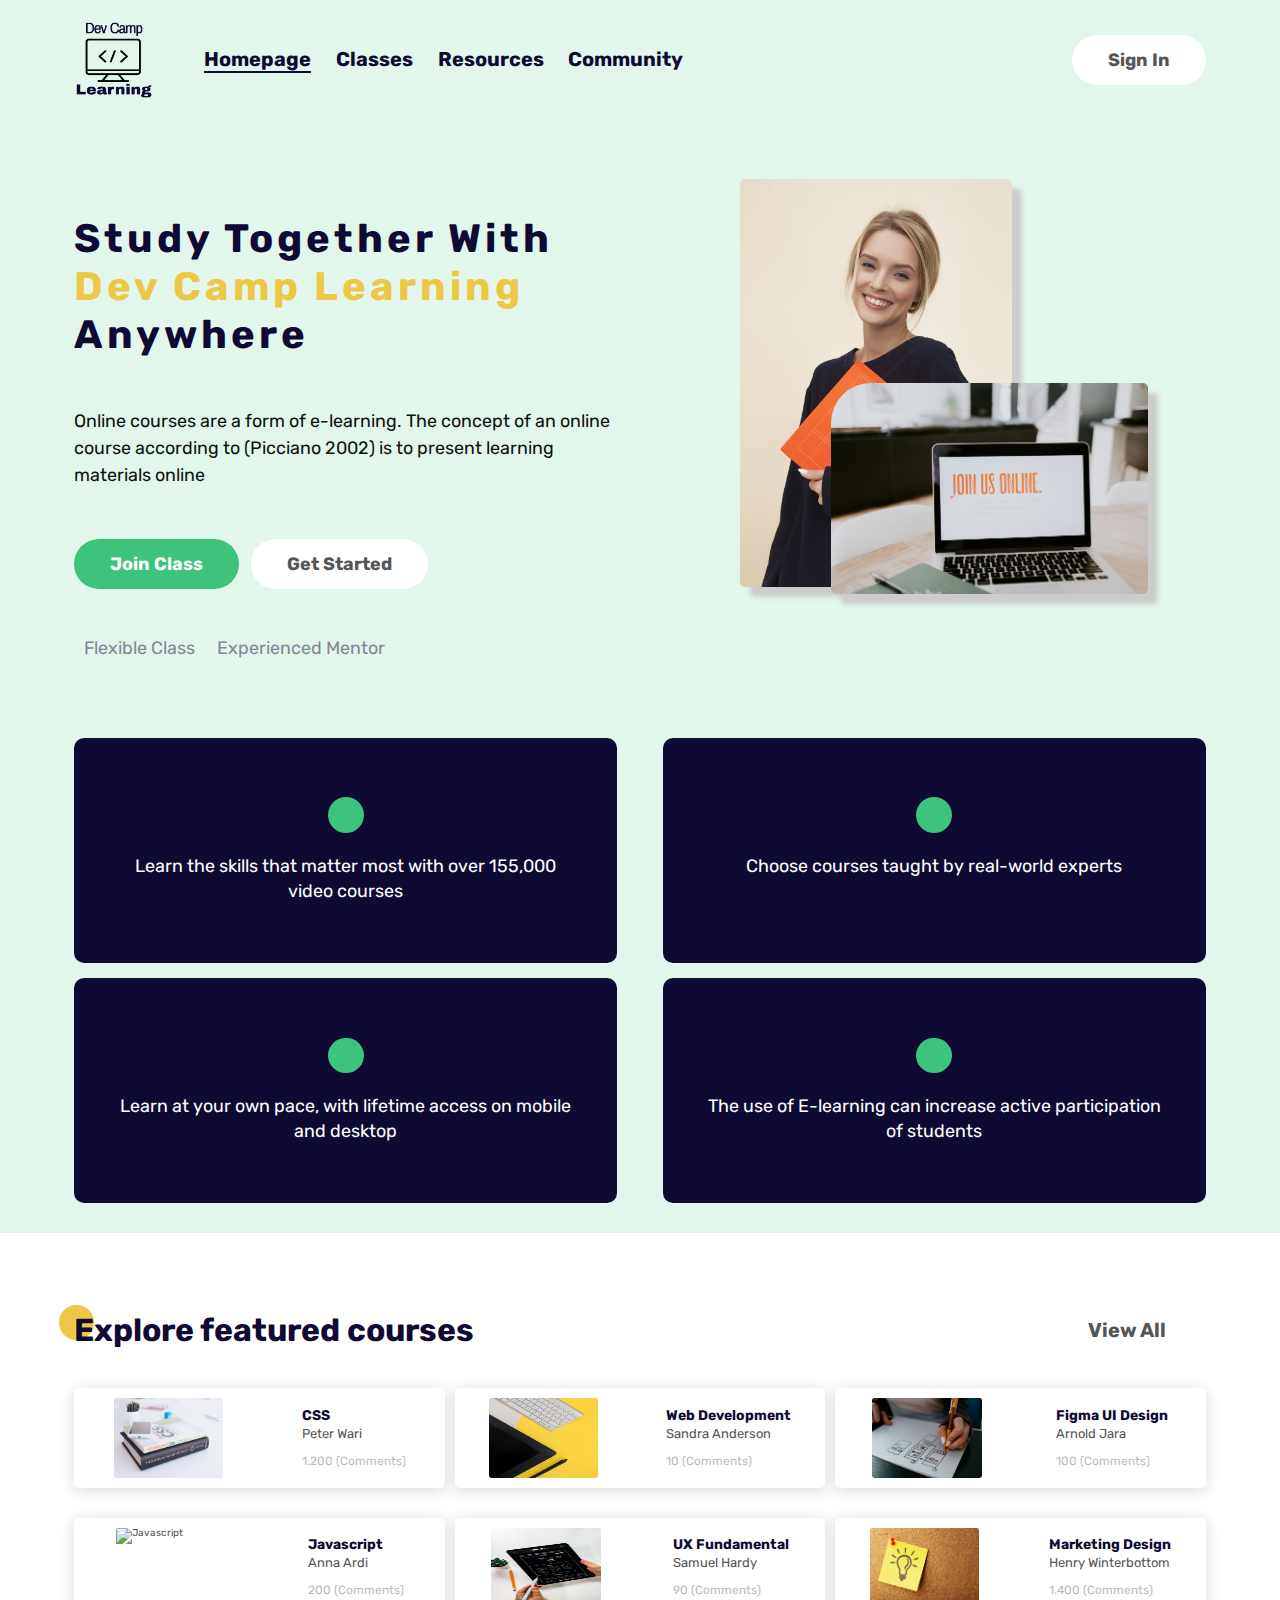
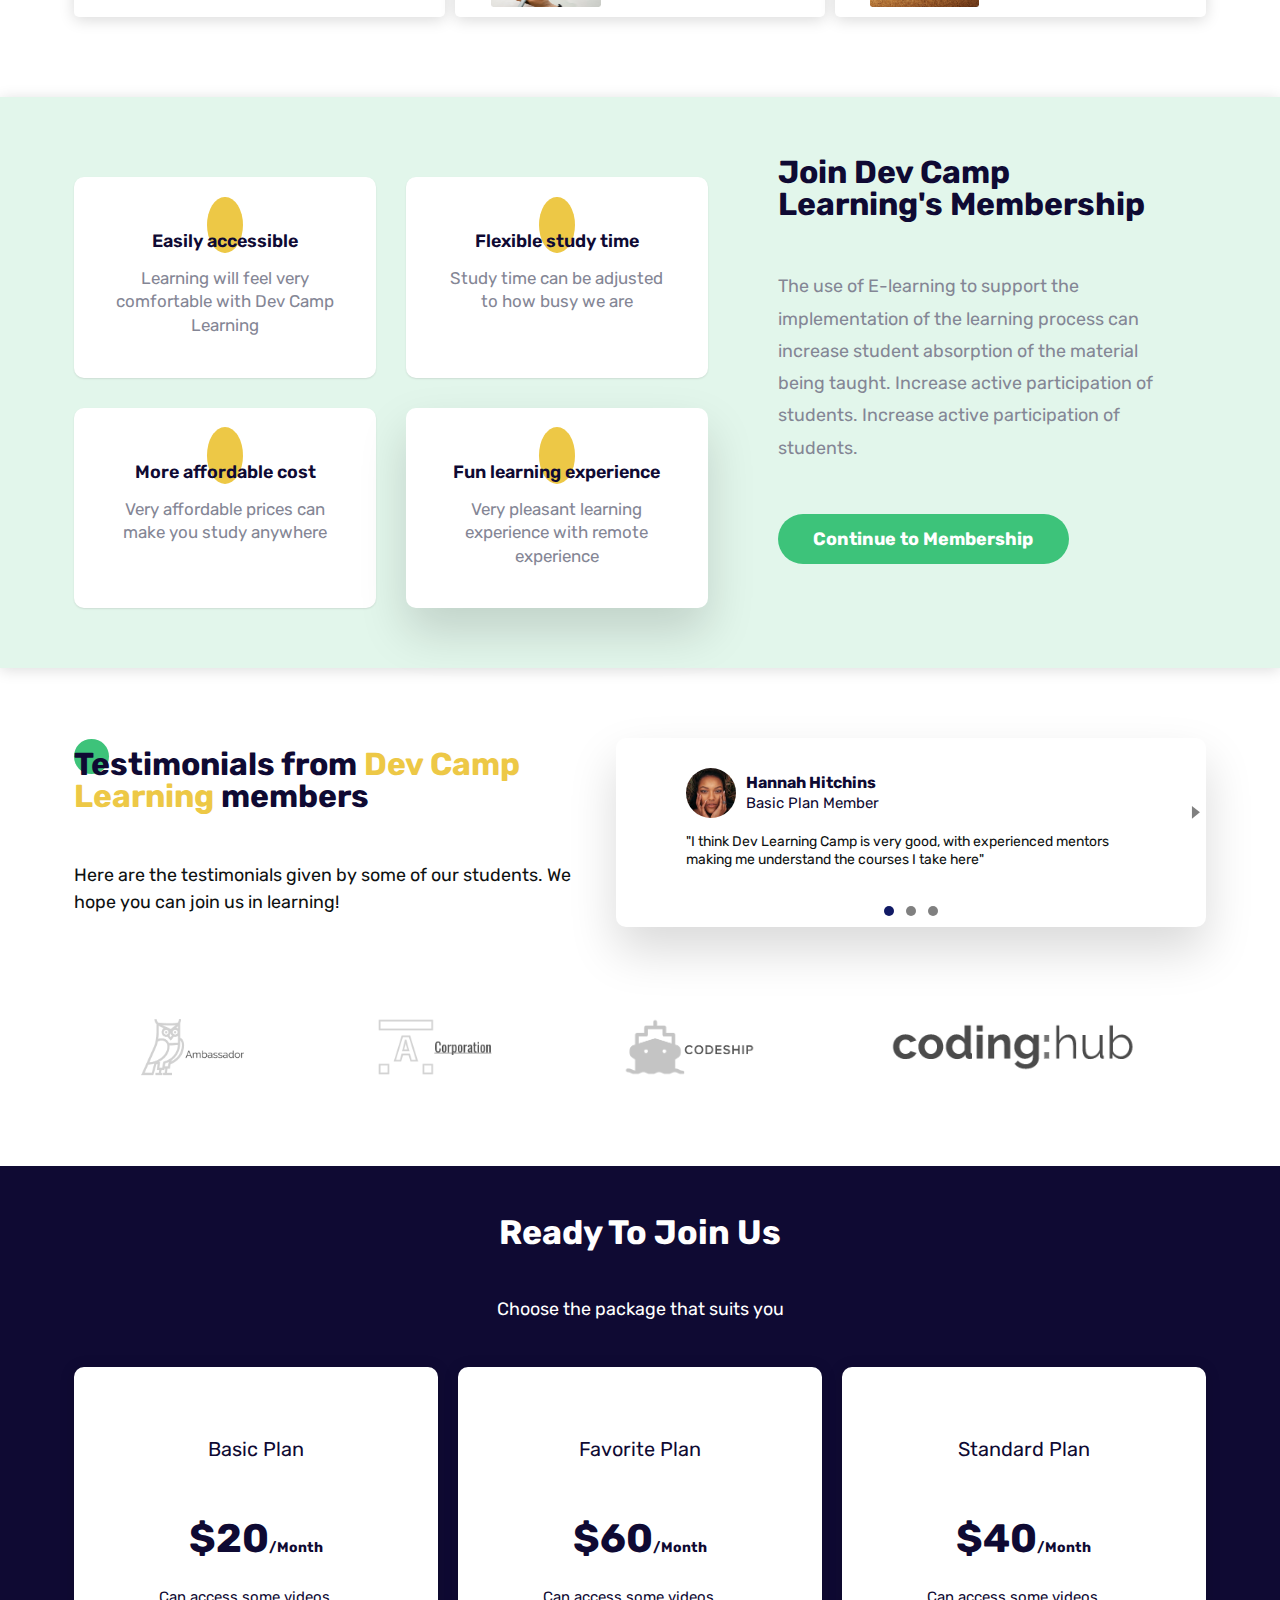
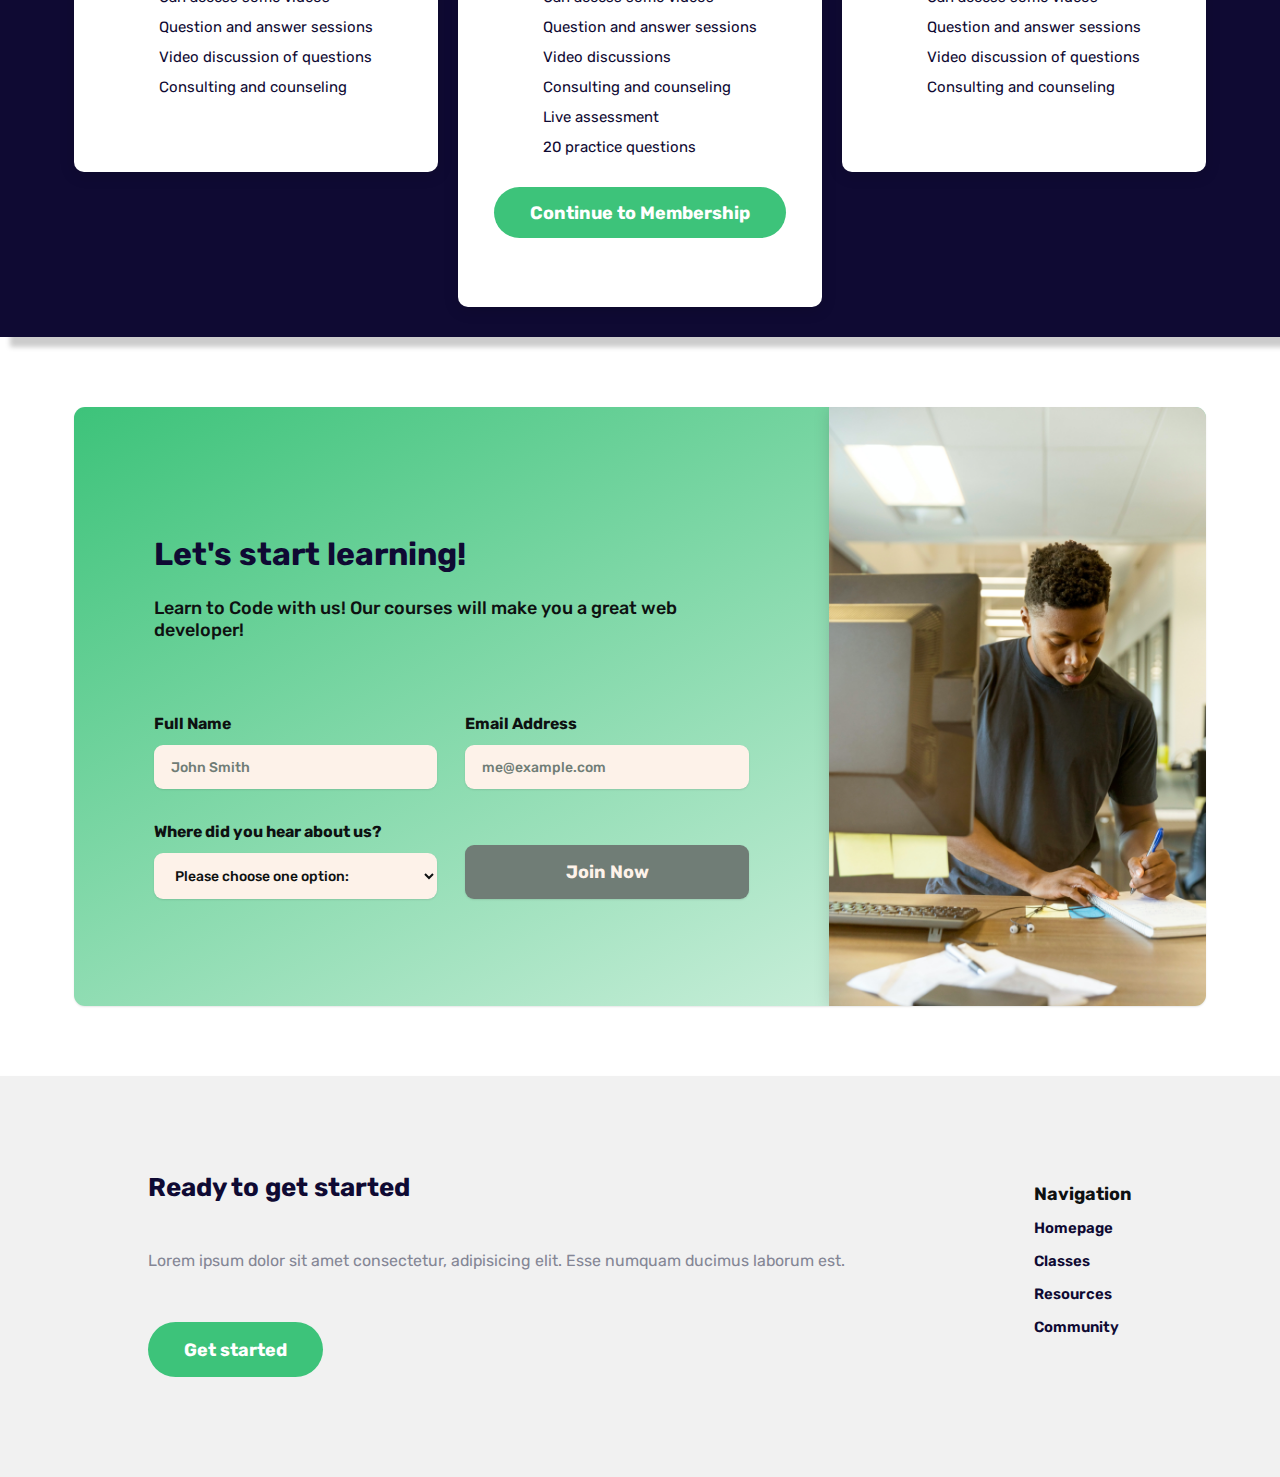
==== commit 5d68e7ee: "Form validation" ====
--- a/index.html
+++ b/index.html
@@ -508,15 +508,29 @@
             <p class="join-text">Learn to Code with us! Our courses will make you a great web developer!</p>
           </div>
 
-          <form action="#" class="join-form">
+          <form id="form" action="#" class="join-form">
 
             <div>
               <label for="full-name">Full Name</label>
-              <input id="full-name" type="text" placeholder="John Smith" required>
+              <input id="full-name" class="name-input" type="text" placeholder="John Smith" required>
+              <div class="msg-container">
+                <div class="icons">
+                  <i class="fas fa-check-circle valid-name"></i>
+                  <i class="fas fa-exclamation-circle error-name"></i>
+                </div>
+                <small class="name-msg"></small>
+              </div>
             </div>
             <div>
               <label for="email">Email Address</label>
-              <input id="email" type="email" placeholder="me@example.com" required>
+              <input id="email" class="email-input" type="email" placeholder="me@example.com" required>
+              <div class="msg-container">
+                <div class="icons">
+                  <i class="fas fa-check-circle valid-email"></i>
+                  <i class="fas fa-exclamation-circle error-email"></i>
+                </div>
+                <small class="email-msg"></small>
+              </div>
             </div>
 
             <div>
@@ -532,8 +546,11 @@
               </select>
             </div>
 
-            <button>Join Now</button>
+            <button id="join-button">Join Now</button>
           </form>
+
+
+
 
         </div>
 
@@ -584,7 +601,7 @@
 
 
 
-  <script src="js/carousel.js"></script>
+  <script src="js/script.js"></script>
 </body>
 
 </html>--- a/css/styles.css
+++ b/css/styles.css
@@ -1414,6 +1414,8 @@
 /* Join */
 
 
+
+
 .join-grid {
   display: grid;
   grid-template-columns: 1fr;
@@ -1511,14 +1513,7 @@
   font-weight: var(--fw-700);
 }
 
-.join-img-box {
-  /*background:linear-gradient(to right bottom, var(--clr-accent-600), var(--clr-bg-300)),
-   url("../img/form.jpg");
-  background-size: cover;
-  background-position: center;*/
-  
-  
-}
+
 
 .join-img {
   object-fit: cover;
@@ -1532,6 +1527,48 @@
   box-shadow: var(--box-shadow-400);
   
 }
+
+/**************************ME JOIN NEW*****/
+
+.msg-container {
+  display: flex;
+  gap: 1em;
+  margin-top: 1em;
+}
+
+.icons i {
+  font-size: var(--fs-400);
+  overflow: hidden;
+}
+
+.icons small {
+  font-size: var(--fs-400);
+}
+
+.valid-name {
+  
+  color: var(--clr-accent-600);
+  display: none;
+}
+
+.error-name {
+  color: var(--clr-accent-800);
+  display: none;
+}
+
+.valid-email {
+  color: var(--clr-accent-600);
+  display: none;
+}
+
+.error-email {
+  color: var(--clr-accent-800);
+  display: none;
+}
+
+
+/**********************************/
+
 
 /***tablets ****/
 
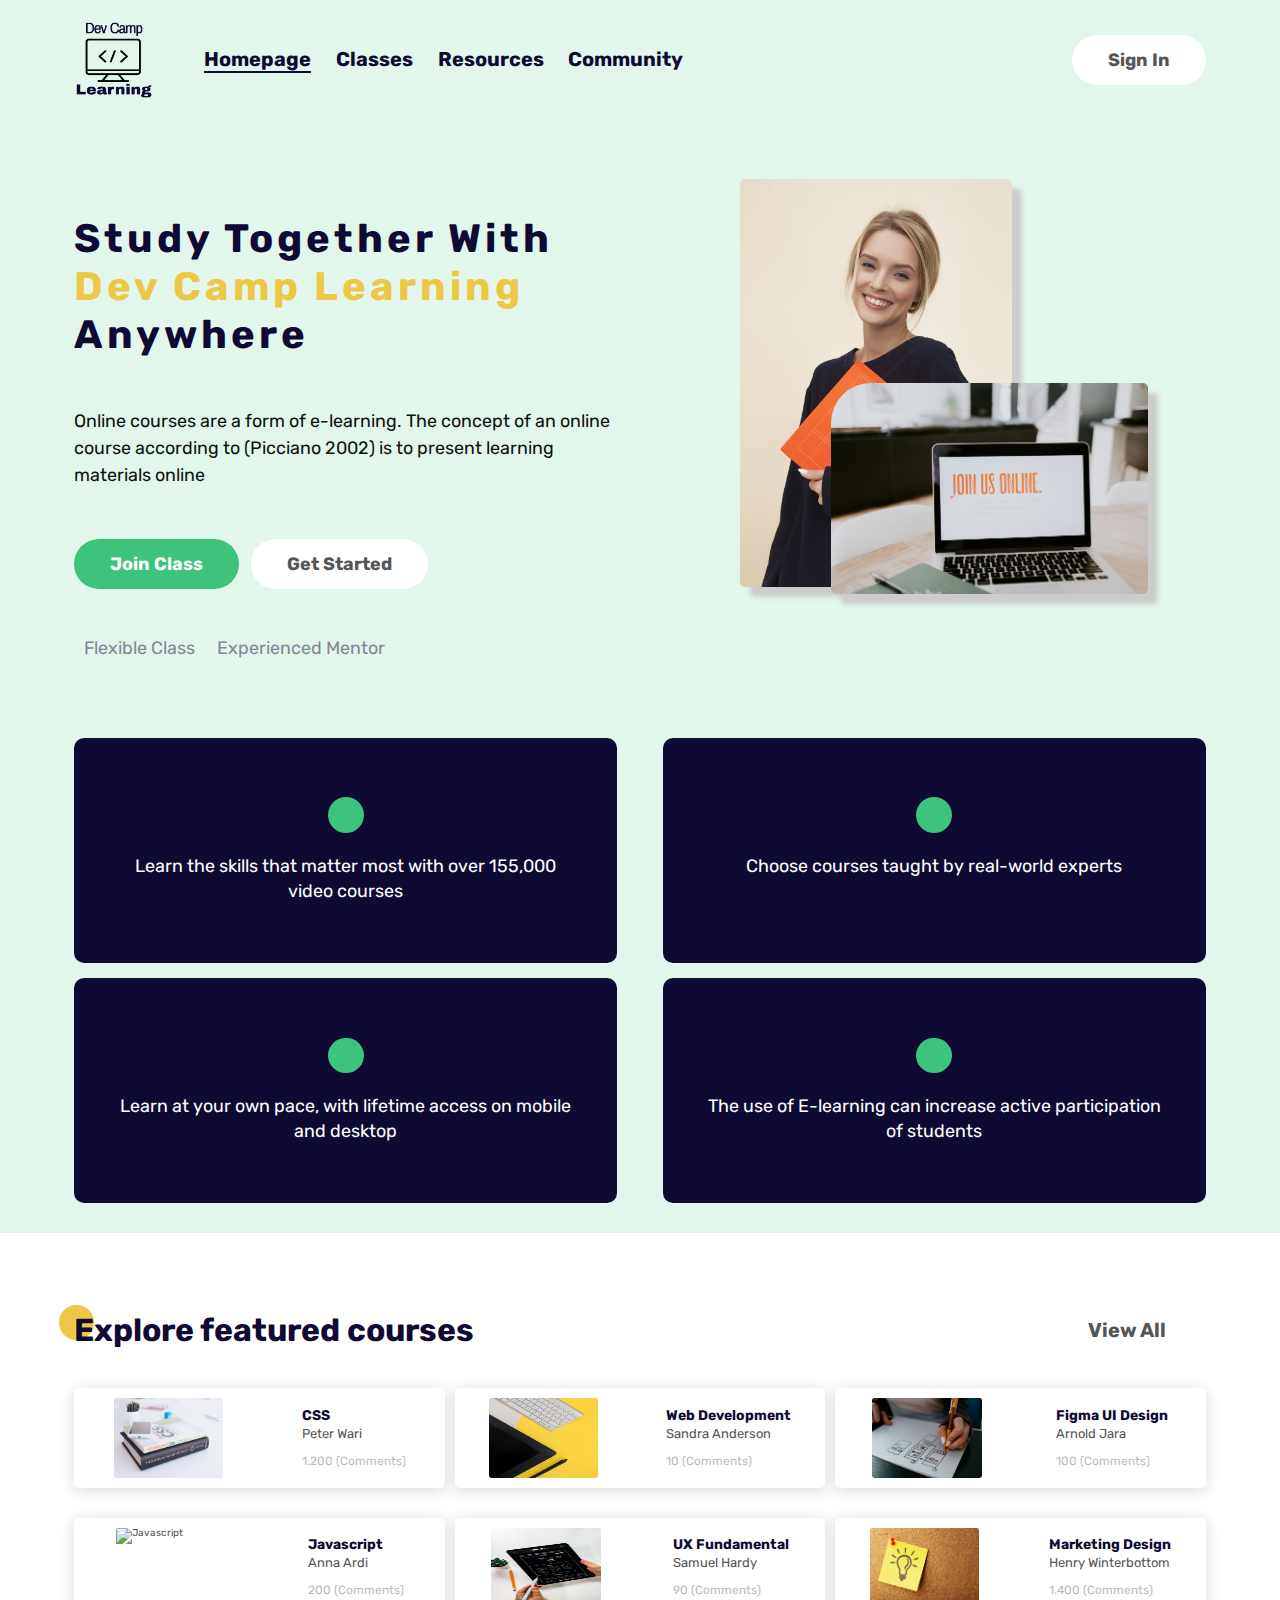
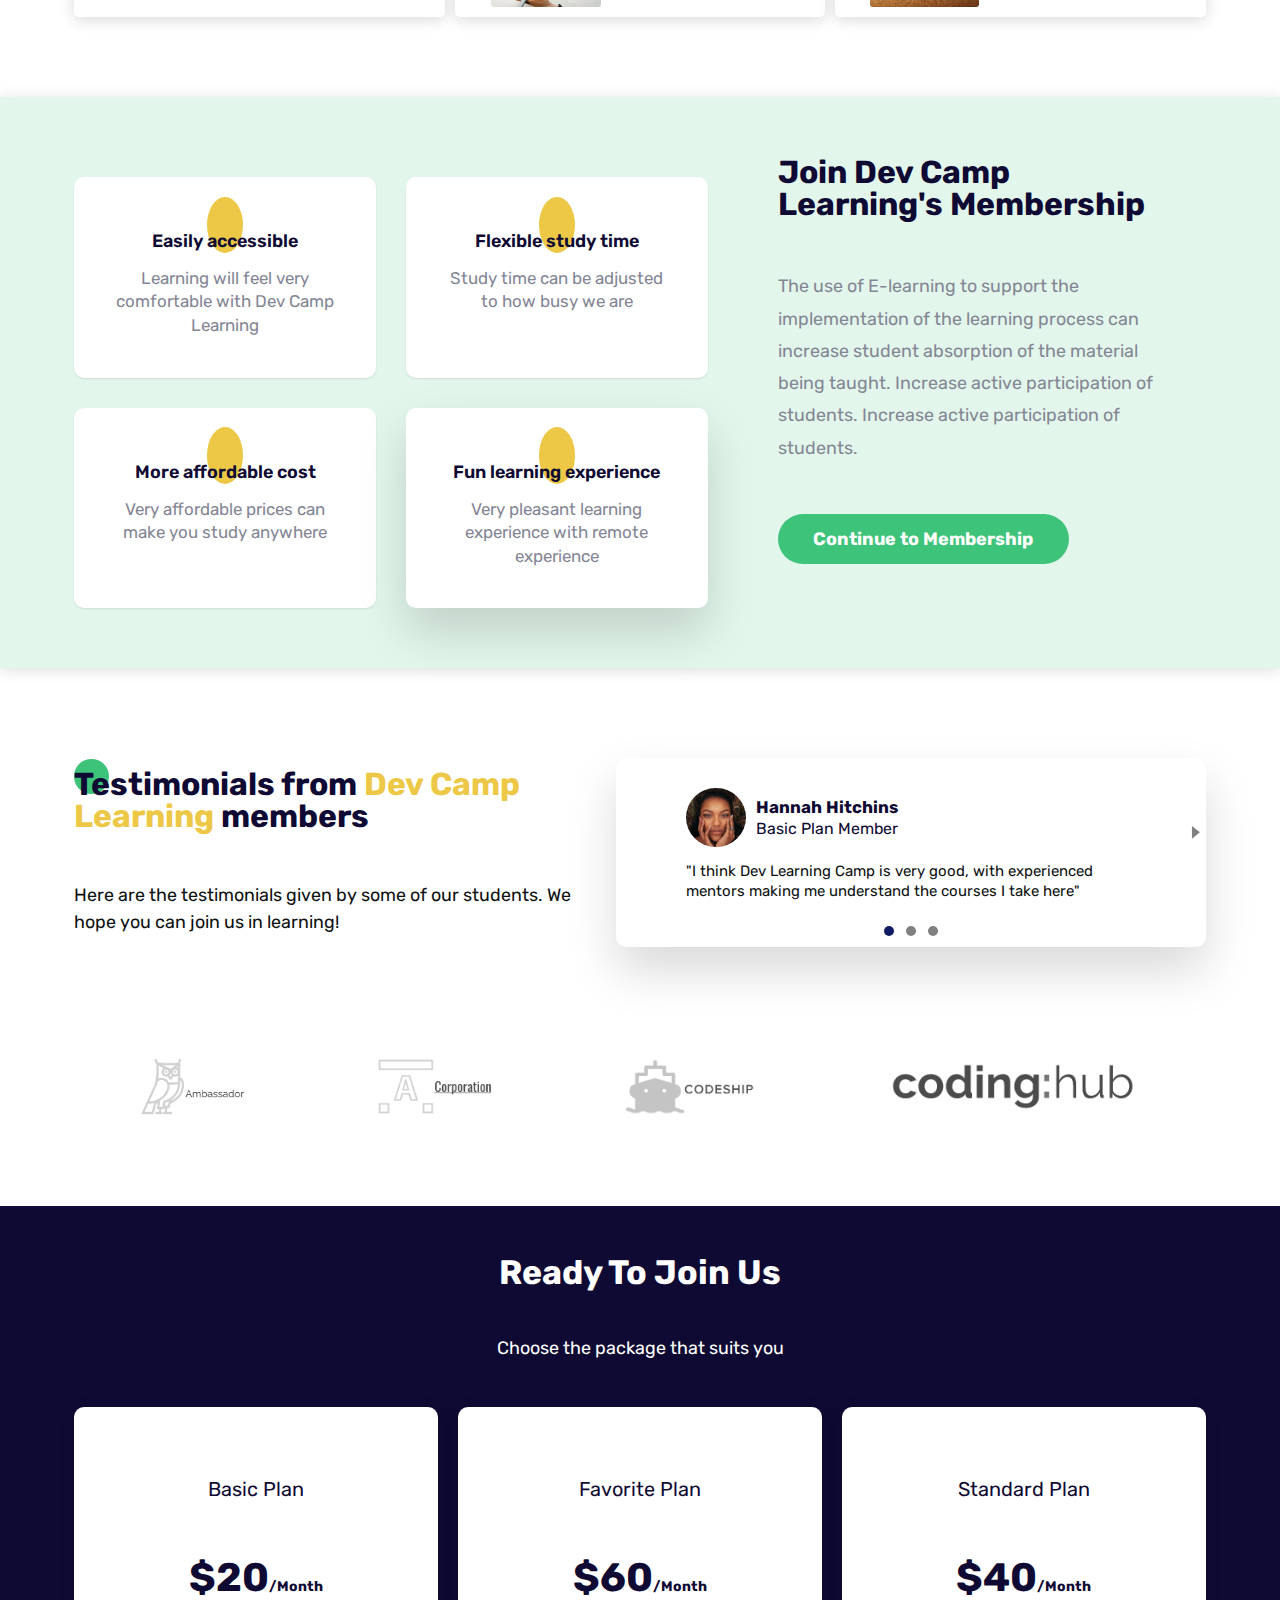
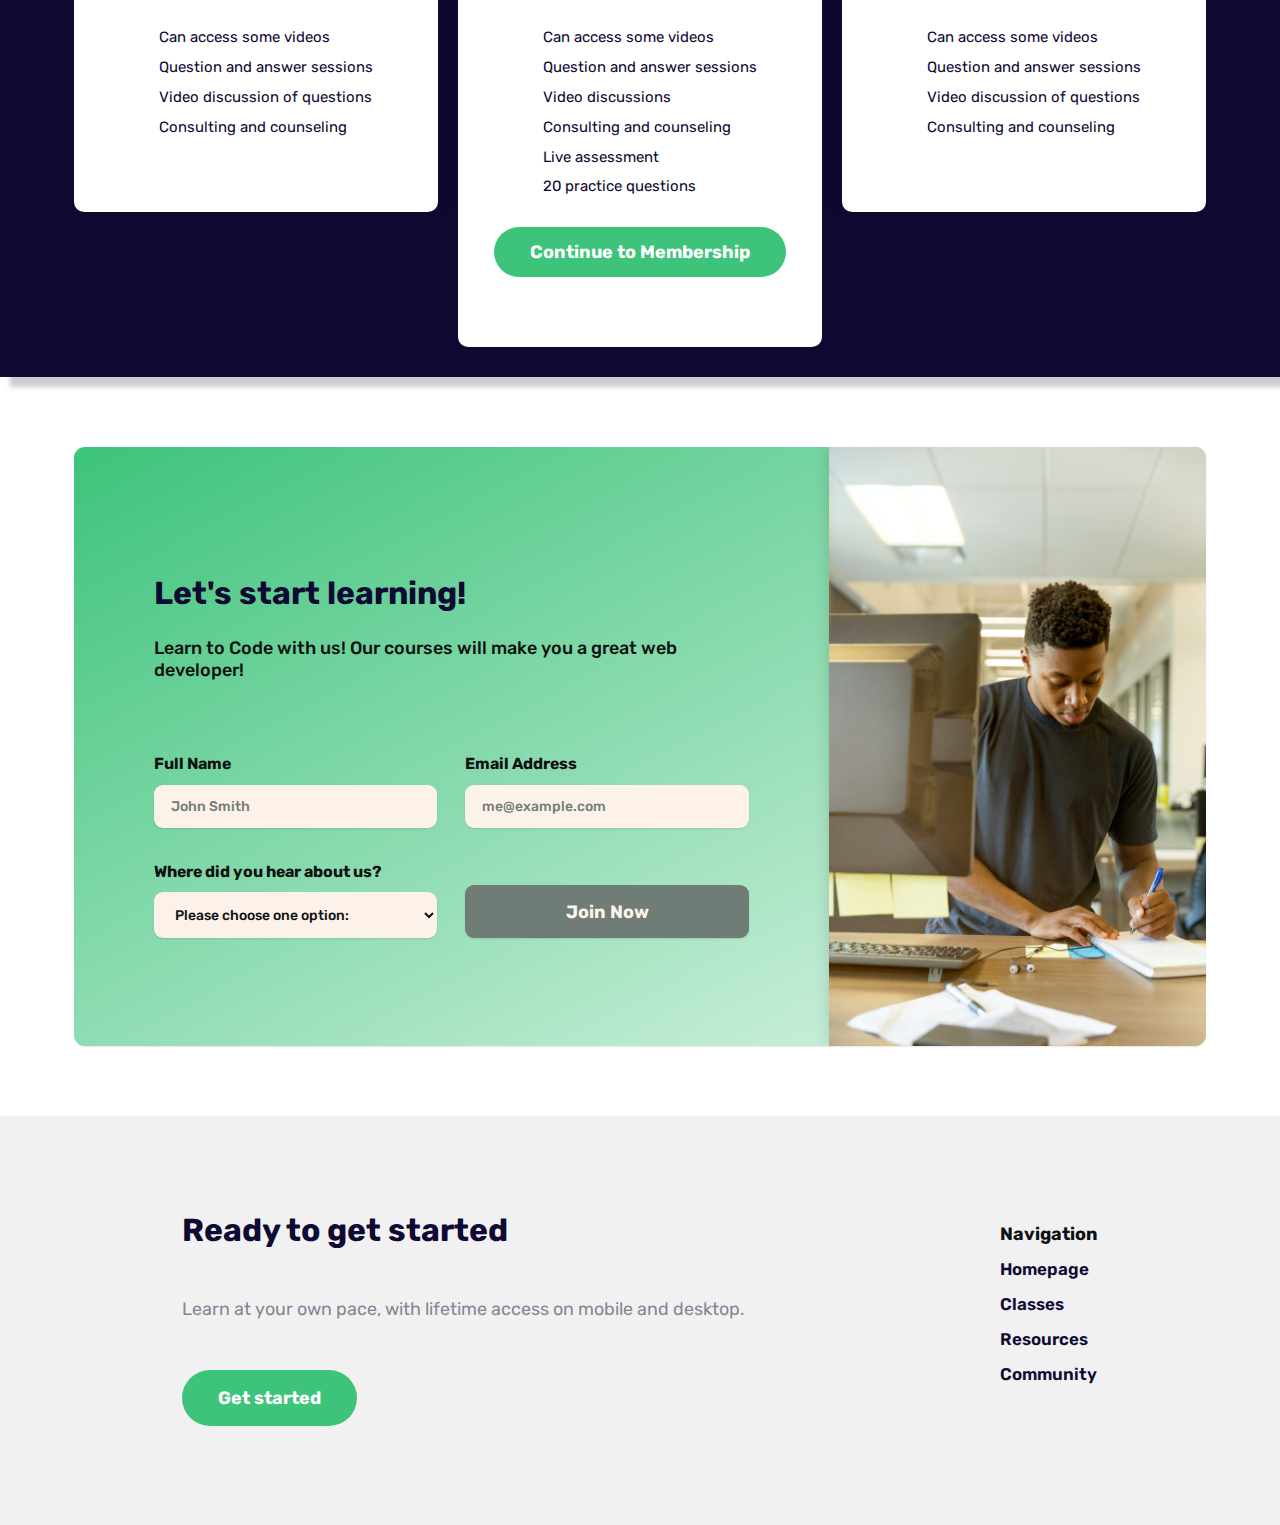
==== commit a9442eb0: "Updates added" ====
--- a/index.html
+++ b/index.html
@@ -81,8 +81,6 @@
           </ul>
         </div>
 
-
-
       </div>
 
       <div class="offer">
@@ -98,12 +96,10 @@
           <i class="fas fa-desktop"></i>
           <p class="text-light">Learn at your own pace, with lifetime access on mobile and desktop</p>
         </div>
-
         <div class="offer-item">
           <i class="far fa-lightbulb"></i>
           <p class="text-light">The use of E-learning can increase active participation of students</p>
         </div>
-
       </div>
     </div>
   </section>
@@ -119,7 +115,6 @@
         <div class="course-gallery">
 
           <div class="course bg-light box-shadow">
-
             <img src="img/courses/courses-css.jpg" alt="CSS" class="course-img">
             <div class="course-info">
               <h4 class="name">CSS</h4>
@@ -135,12 +130,7 @@
                 <p class="comments">1.200 (Comments)</p>
               </div>
             </div>
-
-
-          </div>
-
-
-
+          </div>
 
           <div class="course bg-light box-shadow">
             <img src="img/courses/courses-web-dev.jpg" alt="Web Development" class="course-img">
@@ -229,12 +219,9 @@
                 </div>
                 <p class="comments">1.400 (Comments)</p>
               </div>
-
-            </div>
-          </div>
-        </div>
-
-
+            </div>
+          </div>
+        </div>
       </div>
     </div>
   </section>
@@ -243,9 +230,8 @@
     <div class="container">
 
       <div class="membership-container">
-        <!--in mobile the boxes go underneath memb-info-->
+
         <div class="perks-boxes">
-
           <div class="box bg-light">
             <i class="fas fa-heart"></i>
             <div class="perks-info">
@@ -288,11 +274,9 @@
             participation of students.
           </p>
           <a href="#plan" class="btn btn-accent">Continue to Membership</a>
-
-        </div>
-
-      </div>
-
+        </div>
+
+      </div>
     </div>
   </section>
 
@@ -300,7 +284,6 @@
     <div class="container">
 
       <div class="testimonials-container">
-
         <div class="testimonial-heading flow-content">
           <h2 class="section-title">Testimonials from <span>Dev Camp Learning</span> members</h2>
           <p class="text">Here are the testimonials given by some of our students. We hope you can join us
@@ -375,9 +358,7 @@
   <section class="featured-in">
 
     <div class="container">
-
       <div class="features">
-
         <div>
           <img src="img/features/ambassador.png" alt="Abassador" class="featured-img">
         </div>
@@ -393,7 +374,6 @@
         <div>
           <img src="img/features/codinghub.png" alt="Codinghub" class="featured-img">
         </div>
-
       </div>
     </div>
 
@@ -404,12 +384,10 @@
     <div class="container">
 
       <div class="plans-container">
-
         <div class="plans-header flow-content">
           <h3 class="section-title-light">Ready To Join Us</h3>
           <p>Choose the package that suits you</p>
         </div>
-
         <div class="all-plans">
           <div class="plan">
             <h5 class="text-black">Basic Plan</h5>
@@ -433,7 +411,6 @@
               </div>
             </div>
           </div>
-
           <div class="plan">
             <h5 class="text-black">Favorite Plan</h5>
             <p class="cost">$60<span class="plans-span">/Month</span></p>
@@ -463,10 +440,8 @@
                 <p class="text-black">20 practice questions</p>
               </div>
             </div>
-
             <a href="#join" class="btn btn-accent">Continue to Membership</a>
           </div>
-
           <div class="plan">
             <h5 class="text-black">Standard Plan</h5>
             <p class="cost">$40<span class="plans-span">/Month</span></p>
@@ -490,7 +465,6 @@
             </div>
           </div>
         </div>
-
       </div>
     </div>
 
@@ -501,7 +475,6 @@
     <div class="container">
 
       <div class="join-container join-grid">
-
         <div class="join-content box-shadow">
           <div class="join-heading">
             <h2 class="section-title">Let's start learning!</h2>
@@ -548,23 +521,13 @@
 
             <button id="join-button">Join Now</button>
           </form>
-
-
-
-
         </div>
 
         <div class="join-img-box box-shadow">
           <img src="img//form.jpg" class="join-img" alt="Student writing on a notepad behind his computer">
         </div>
-        <!--can't make bg-image work -see if file path need changing after removing omnifood + use aria label-->
-
-
-      </div>
-
-
-
-
+
+      </div>
     </div>
   </section>
 
@@ -574,12 +537,9 @@
 
         <div class="footer-content flow-content">
           <h3 class="footer-title">Ready to get started</h3>
-          <p>Lorem ipsum dolor sit amet consectetur, adipisicing elit. Esse numquam ducimus laborum
-            est.
-          </p>
+          <p>Learn at your own pace, with lifetime access on mobile and desktop.</p>
           <a href="#start" class="btn btn-accent">Get started</a>
         </div>
-
         <div class="footer-nav">
           <ul class="footer-nav-list">
             <li class="footer-nav-title">Navigation</li>
@@ -592,14 +552,7 @@
 
       </div>
     </div>
-
   </footer>
-
-
-
-
-
-
 
   <script src="js/script.js"></script>
 </body>
--- a/css/styles.css
+++ b/css/styles.css
@@ -1,29 +1,26 @@
 :root {
   --spacer: 1rem;
-  /*--ff-sans: font-family: "Rubik", sans-serif;*/
-
-  /* small screen font-sizes */
-
+  
   --fs-100: 1rem;
-  --fs-200: 1.2rem;/*12px*/
+  --fs-200: 1.2rem;
   --fs-300: 1.3rem;
-  --fs-400: 1.4rem; /*14px*/
+  --fs-400: 1.4rem; 
   --fs-500: 1.5rem;
-  --fs-600: 1.6rem; /*16px*/
+  --fs-600: 1.6rem; 
   --fs-700: 1.7rem;
-  --fs-800: 1.8rem; /*18px*/
+  --fs-800: 1.8rem; 
   --fs-900: 1.9rem;
-  --fs-110: 2rem; /*20px*/
+  --fs-110: 2rem; 
   --fs-111: 2.1rem;
-  --fs-112: 2.2rem; /*22px*/
-  --fs-114: 2.4rem; /*24px*/
-  --fs-116: 2.6rem; /*26px*/
-  --fs-118: 2.8rem; /*28px*/
-  --fs-120: 3rem; /*30px*/
-  --fs-122: 3.2rem; /*32px*/
-  --fs-124: 3.4rem; /*34px*/
-  --fs-126: 3.6rem; /*36px*/
-  --fs-128: 3.8rem; /*38px*/
+  --fs-112: 2.2rem; 
+  --fs-114: 2.4rem; 
+  --fs-116: 2.6rem; 
+  --fs-118: 2.8rem; 
+  --fs-120: 3rem; 
+  --fs-122: 3.2rem; 
+  --fs-124: 3.4rem; 
+  --fs-126: 3.6rem; 
+  --fs-128: 3.8rem; 
   --fs-130: 4rem;
   --fs-132: 4.2rem;
 
@@ -32,30 +29,23 @@
   --fw-600: 600;
   --fw-700: 700;
 
-  --clr-primary-100: #ffffff;/*all the white stuff*/
+  --clr-primary-100: #ffffff;
   --clr-secondary-700: #0e1111;
-  --clr-secondary-800: #0f0a33;/*dark blue bg, heading + pricing all text*/
+  --clr-secondary-800: #0f0a33;
 
   --clr-neutral-200: #fdf2e9;
-  --clr-neutral-300: #bcbac4; /*greyish text on most <p>texts*/
-  --clr-neutral-400: #707d76;/* text color on flexibel/exper in hero*/
-  --clr-neutral-500: #6b687b; /*name of course creator text*/
-  --clr-neutral-600: #848695;/*Flex/Exp tick boxes*/
-  --clr-neutral-800: #555555;/*sign in btn/membship Easily..flexibl headimgs etc/test heading name + plan member txt*/
+  --clr-neutral-300: #bcbac4; 
+  --clr-neutral-400: #707d76;
+  --clr-neutral-500: #6b687b; 
+  --clr-neutral-600: #848695;
+  --clr-neutral-800: #555555;
 
   --clr-bg-200:  #f1f1f1;
-  --clr-bg-300: #e2f6eb;/*bg header/hero/membership*/
+  --clr-bg-300: #e2f6eb;
   
-
-  --clr-accent-600: #3dc37a; /*for green btns*/
-  --clr-accent-700: #edc846;/*for yellow text*/
+  --clr-accent-600: #3dc37a; 
+  --clr-accent-700: #edc846;
   --clr-accent-800: #DA4A2B;
-
-
- 
-
-
-  
 
   --br-100: 1rem;
 
@@ -65,19 +55,13 @@
   --box-shadow-400: 0 0 0 0.15rem #3dc37a;
   --box-shadow-500: 10px 10px 5px #ccc;
 
-  /*Zells here*/
-
   --color-default-state: grey;
   --color-hover-state: rgb(107, 107, 195);
   --color-selected-state: rgb(17, 26, 101);
 }
 
 
-
-
-
-
-/******* Reset ********/
+/*********** RESET ************/
 
 *,
 *::before,
@@ -129,19 +113,10 @@
   display: block;
 }
 
-/*****/
-
-/*******************
- The hidden attribute
- *******************/
- [hidden] {
+[hidden] {
   display: none !important;
 }
 
-/*******************
- Noscript
- *******************/
- 
 noscript {
   display: block;
   margin-bottom: 1em;
@@ -151,12 +126,6 @@
 [tabindex="-1"] {
   outline: none !important;
 }
-
-
-
-
-
-/***************/
 
 html {
   /* font-size: 10px; */
@@ -165,28 +134,24 @@
   font-size: 62.5%;
 }
 
-/***tablets 700ish px****/
+/* Tablets 700ish px */
 
 @media (min-width: 40em) {
   html {
     /* 8px / 16px = 0.5 = 50% */
     font-size: 50%;
   }
-
-}
-
-/*** landscape tablets 944px***/
+}
+
+/* Landscape tablets 944px */
 @media (min-width: 59em) {
   html {
     /* 9px / 16px  */
     font-size: 56.25%;
   }
-  
-
-}
-
-
-/***Smaller Desktops 1200px*/
+}
+
+/* Smaller Desktops 1200px */
 @media (min-width: 75em) {
   html {
     /* 10px / 16px */ 
@@ -195,7 +160,7 @@
 }
 
 
-/**** (large) Desktop 1344px*/
+/* (large) Desktop 1344px */
 @media (min-width: 84em) {
   html {
     /* 11px / 16px */ 
@@ -205,16 +170,13 @@
 
 body {
   font-family: "Rubik", sans-serif;
-  
   color: var(--clr-secondary-700);
   line-height: 1;
   font-weight: 400;
-  
-}
-
-
-
-/***** Typography *********/
+}
+
+
+/************** TYPOGRAPHY ***************/
 
 a {
   text-decoration: none;
@@ -223,8 +185,6 @@
 span {
   color: var(--clr-accent-700);
 }
-
-
 
 .section-title {
   color: var(--clr-secondary-800);
@@ -238,7 +198,6 @@
 }
 
 .text {
-  
   font-size: var(--fs-800);
   text-align: center;
   line-height: 1.5;
@@ -250,7 +209,7 @@
   font-weight: var(--fw-400);
 }
 
-.text-grey {/*if no other has same then move this compo membership*/
+.text-grey {
   color: var(--clr-neutral-600);
   font-size: var(--fs-800);
   font-weight: var(--fw-400);
@@ -269,9 +228,8 @@
   color: var(--clr-secondary-800);
 }
 
-/***** Utility Classes *****/
-
-
+
+/*********** UTILITY CLASSES ************/
 
 .bg-light {
   background-color: var(--clr-primary-100);
@@ -290,7 +248,6 @@
   border-radius: 1.8em;
   font-weight: 700;
   font-size: var(--fs-800);
-  
 }
 
 .btn-accent {
@@ -316,14 +273,7 @@
 }
 
 
-
-/***** General Layout *****/
-
-/*.container {
-  max-width: 50rem;
-  margin: 0 auto;
-  padding: 0 2em;
-}*/
+/************** GENERAL LAYOUT *************/
 
 .container {
   /* 1140px */
@@ -336,7 +286,6 @@
   margin-bottom: 7rem;
 }
 
-
 .flow-content > * + *{
   margin-top: 5rem;
 }
@@ -348,14 +297,9 @@
 }
 
 
-
-
-
-
-
-/****** Components **********/
-
-/* header */
+/****** COMPONENTS **********/
+
+/* Header */
 
 .header {
   background-color: var(--clr-bg-300);
@@ -365,10 +309,7 @@
 .primary-header {
   max-width: 120rem;
   padding: 2rem 3.2rem;
-  /*max-width: 50rem;*/
   margin: 0 auto;
-  /*padding: 2em 2.2em;*/
-  
 }
 
 .primary-nav {
@@ -395,7 +336,7 @@
   height: 8.5rem;
 }
 
-/* hamburger */
+/* Hamburger */
 
 .open-nav {
   border: 0;
@@ -403,7 +344,7 @@
   color: var(--clr-secondary-800);
   cursor: pointer;
   padding: .5em;
-  margin-left: auto;/*not sure if need this*/
+  margin-left: auto;
   font-size: 3.7em;
   align-self: flex-start;
   margin-bottom: auto;
@@ -455,7 +396,6 @@
   justify-content: space-between;
 }
 
-
 .close-nav {
   border: 0;
   background: 0;
@@ -464,14 +404,11 @@
   font-size: 3rem;
   cursor: pointer;
   padding: .5em;
-  /*position: absolute;*/
-}
-
-/***tablets ****/
+}
+
+/* Tablets */
 
 @media (min-width: 40em) {
-
-  
 
   .primary-nav,
   .large-screen {
@@ -484,14 +421,11 @@
 
   .primary-nav {
    margin-left: 5em;
-   
-    
   }
 
   .primary-nav-list {
     display: flex;
     gap: 2.5em;
-    
   }
 
   .nav-link {
@@ -512,34 +446,11 @@
   .current:focus {
     border-bottom: 2px solid var(--clr-neutral-600);
   }
-
-  
-  
-  
-}
-
-/*** landscape tablets 944px***/
-@media (min-width: 59em) {
-
-  
-  
-
-  
-}
-
-
-/***Smaller Desktops 1200px*/
-@media (min-width: 75em) {
-
-}
-
-
-/**** (large) Desktop 1344px*/
-@media (min-width: 84em) {
-
-}
-
-/* hero */
+}
+
+
+
+/************ HERO **************/
 
 .hero {
   background-color: var(--clr-bg-300);
@@ -551,7 +462,6 @@
   display: flex;
   flex-direction: column;
   gap: 2em;
-  
 }
 
 .hero-content {
@@ -559,29 +469,21 @@
   grid-template-columns: 1fr;
   grid-template-rows: min-content min-content min-content min-content;
   gap: 5em 0;
-  
-}
-
+}
 
 .heading {
   color: var(--clr-secondary-800);
   font-weight: var(--fw-700);
-  font-size: var(--fs-130);
+  font-size: var(--fs-126);
   text-align: center;
   letter-spacing: .1em;
   line-height: 1.2;
-  
-}
-
-
-
-
+}
 
 .hero-btns {
   display: flex;
   justify-content: center;
   gap: 1.2em;
-  
 }
 
 .check-items {
@@ -612,8 +514,6 @@
   flex-wrap: wrap;
   gap: 1.5em;
 }
-
-
 
 .offer-item {
   background-color: var(--clr-secondary-800);
@@ -621,7 +521,6 @@
   flex-basis: 100%;
   text-align: center;
   border-radius: var(--br-100);
-  
 }
 
 .offer-item:nth-last-child(4) {
@@ -635,9 +534,7 @@
   padding: 1em;
   border-radius: 50%;
   margin-bottom: .5em;
-  
   display: inline-block;
-  
 }
 
 .offer p {
@@ -647,15 +544,12 @@
   padding-top: .5em;
 }
 
-/*hero images */
+/* Hero images */
 
 .overlapping ul {
-
   max-width: 50rem;
   display: grid;
   grid-template-columns: 2fr 2fr 4fr 3fr;
-
-
 }
 
 .hero-img-container {
@@ -671,8 +565,6 @@
 .overlapping li:nth-child(2) {
   grid-column: 2 / span 2;
   grid-row: 1 / span 3;
-
-
 }
 
 .overlapping li:nth-child(3) {
@@ -696,8 +588,7 @@
 }
 
 
-
-/***tablets ****/
+/* Tablets */
 
 @media (min-width: 40em) {
 
@@ -705,10 +596,9 @@
     flex-direction: row;
     justify-content: space-between;
   }
+
   .hero-content {
     flex-basis: 50%;
-    
-    
   }
 
   .hero-content p {
@@ -716,6 +606,7 @@
   }
 
   .heading {
+    font-size: var(--fs-130);
     text-align: left;
   }
 
@@ -743,47 +634,18 @@
     display: block;
   }
 
-  
-
-  
-}
-
-/*** hero content on larger screens 927px***/
+}
+
+/*Hero content on larger screens 927px*/
+
 @media (min-width: 43em) {
   
   .hero-content {
     align-self: center;
   }
-  
-
-}
-
-/*** landscape tablets 944px***/
-@media (min-width: 59em) {
-  
-  
-
-}
-
-
-/***Smaller Desktops 1200px*/
-@media (min-width: 75em) {
-
-}
-
-
-/**** (large) Desktop 1344px*/
-@media (min-width: 84em) {
-
-}
-
-
-
-
-
-/* courses */
-
-
+}
+
+/************** COURSES ********************/
 
 .courses-container {
   display: flex;
@@ -800,7 +662,7 @@
 
 .course {
   text-align: left;
-  flex: 1 1 100%;/*%needs to change when larger screens*/
+  flex: 1 1 100%;
   display: flex;
   justify-content: space-around;
   border-radius: 0.5em;
@@ -810,7 +672,6 @@
   max-width: 90%;
   transition: all ease-in-out 1s;
   transform-origin: center center;
-
 }
 
 .course:hover,
@@ -819,9 +680,7 @@
   cursor: pointer;
   transform: scale(1.2, 1.1);
   box-shadow: var(--box-shadow-300);
- 
-}
-
+}
 
 .courses-heading {
   position: relative;
@@ -839,12 +698,11 @@
   left: -15px;
 }
 
-
 .courses .btn-light {
   font-size: var(--fs-110);
 }
 
- .course-img {
+.course-img {
   width: 11rem;
   height: 8rem;
   border-radius: 0.25em;
@@ -859,7 +717,6 @@
 .course .name {
   font-size: var(--fs-400);
 }
-
 
 .course-author {
   color: var(--clr-neutral-800);
@@ -875,7 +732,6 @@
 .course-info-bottom .empty-star {
   color: var(--clr-neutral-300);
   font-size: var(--fs-200);
-  
 }
 
 .course-info-bottom .comments {
@@ -884,42 +740,43 @@
   padding-top: .3em;
 }
 
-/***tablets ****/
+/* Tablets */
 
 @media (min-width: 40em) {
+
   .course {
     flex-basis: 48%;
   }
-}
-
-/*** landscape tablets 944px***/
+
+  .course:hover,
+  .course:focus {
+    transform: scale(1.1, 1.1);
+  }
+}
+
+/* Landscape tablets 944px */
 @media (min-width: 59em) {
+
   .course {
     flex-basis: 25%;
   }
-  
-
-}
-
-
-/***Smaller Desktops 1200px*/
+}
+
+/* Smaller Desktops 1200px */
+
 @media (min-width: 75em) {
-
-}
-
-
-/**** (large) Desktop 1344px*/
-@media (min-width: 84em) {
-
-}
-
-
-/* membership */
+  .course:hover,
+  .course:focus {
+    transform: scale(1.2, 1.1);
+  }
+}
+
+
+/**************** MEMBERSHIP *******************/
 
 .membership {
   background-color: var(--clr-bg-300);
   padding: 6rem 0;
-  
 }
 
 .membership-container {
@@ -932,7 +789,6 @@
 .membership-info {
   padding-bottom: 2em;
 }
-
 
 .perks-boxes {
   display: grid;
@@ -973,19 +829,19 @@
 }
 
 
-/***tablets ****/
+/* Tablets */
 
 @media (min-width: 40em) {
 
-.perks-boxes {
-  grid-template-columns: 1fr 1fr;
-  margin-top: 2rem;
-}
- 
-}
-
-
-/*** landscape tablets 944px***/
+  .perks-boxes {
+    grid-template-columns: 1fr 1fr;
+    margin-top: 2rem;
+  }
+}
+
+
+/* Landscape tablets 944px */
+
 @media (min-width: 59em) {
 
   .membership-container {
@@ -997,34 +853,19 @@
   .perks-boxes {
     flex-basis: 56%;
     text-align: center;
-    
-  }
-
-  .box {
-    
   }
 
   .membership-info {
     flex-basis: 35%;
   }
-  
-
-}
-
-
-/***Smaller Desktops 1200px*/
-@media (min-width: 75em) {
-
-}
-
-
-/**** (large) Desktop 1344px*/
-@media (min-width: 84em) {
-
-}
-
-
-/* testimonials */
+}
+
+
+/************* TESTIMONIALS **************/
+
+.testimonials {
+  padding: 2rem 0;
+}
 
 .testimonials-container {
   display: flex;
@@ -1035,7 +876,6 @@
 
 .testimonial-heading {
   text-align: center;
-  
 }
 
 /*Carousel*/
@@ -1056,14 +896,14 @@
   align-self: stretch;
 }
 
+.carousel-contents-container {
+  overflow: hidden;
+}
+
 .carousel-contents {
   position: relative;
   width: 100%;
   height: 100%;
-}
-
-.carousel-contents-container {
-  overflow: hidden;
 }
 
 .carousel-slide {
@@ -1073,6 +913,7 @@
   position: absolute;
   width: inherit;
   height: inherit;
+  overflow: hidden;
 }
 
 .carousel-slide img {
@@ -1083,9 +924,7 @@
   object-position: center center;
 }
 
-/**
- * Buttons
- */
+/* Buttons */
 
 .carousel-button {
   border: none;
@@ -1093,6 +932,7 @@
   border-radius: 0;
   line-height: 1;
   background-color: transparent;  
+  cursor: pointer;
 }  
 
 .carousel-button svg {
@@ -1123,19 +963,22 @@
   line-height: 1.3;
 }
 
+.carousel .text-black {
+  font-size: var(--fs-600);
+}
+
 .carousel .member {
   display: flex;
   gap: 1em;
 }
 
 .carousel .name {
-  font-size: var(--fs-600);
+  font-size: var(--fs-700);
   margin-bottom: .3em;
 }
 
-/**
- * Dots
- */
+/* Dots */
+
 .carousel-dots {
   grid-column: 1 / -1;
   justify-self: center;
@@ -1148,6 +991,7 @@
   padding: 0;
   border-radius: 100%;
   background-color: var(--color-default-state);
+  cursor: pointer;
 }
 
 .carousel-dot + .carousel-dot {
@@ -1166,7 +1010,7 @@
   display: none;
 }
 
-/***tablets ****/
+/* Tablets */
 
 @media (min-width: 40em) {
 
@@ -1204,7 +1048,6 @@
     text-align: left;
   }
 
-  /*******/
   .carousel {
     flex-basis: 54%;
   }
@@ -1212,34 +1055,26 @@
   .carousel-slide {
     padding: 2em 0 2em 4em;
   }
-}
-
-/*** landscape tablets 944px***/
-@media (min-width: 47em) {
 
   
-}
-
-/*** landscape tablets 944px***/
-@media (min-width: 59em) {
-
-  
-}
-
-
-/***Smaller Desktops 1200px*/
+  .carousel blockquote {
+    font-size: var(--fs-500);
+  }
+}
+
+/* Smaller Desktops 1200px */
+
 @media (min-width: 75em) {
-  
-}
-
-
-
-
-
-/* featured-in */
+  .carousel-slide img {
+    width: 6rem;
+    height: 6rem;
+  }
+}
+
+
+/*************** FEATURED-IN *************/
 
 .featured-in {
-  
   padding: 2rem;
 }
 
@@ -1249,54 +1084,38 @@
 }
 
 .featured-img {
-  /*width: 5rem;
-  height: 3rem;*/
   height: 3.2rem;
   filter: brightness(0);
   opacity: 70%;
 }
 
-/***tablets ****/
+/* Tablets */
 
 @media (min-width: 40em) {
   .featured-img {
-    
     height: 4rem;
-    
-  }
-  
-}
-
-/*** landscape tablets 944px***/
+  }
+}
+
+/* Landscape tablets 944px */
+
 @media (min-width: 59em) {
   .featured-img {
-    
     height: 5.2rem;
-    
-  }
-  
-
-}
-
-
-/***Smaller Desktops 1200px*/
+  }
+}
+
+
+/* Smaller Desktops 1200px */
+
 @media (min-width: 75em) {
   .featured-img {
-    
     height: 6rem;
-    
-  }
-  
-}
-
-
-/**** (large) Desktop 1344px*/
-@media (min-width: 84em) {
-
-}
-
-
-/* plans */
+  }
+}
+
+
+/************ PLANS ***************/
 
 .plans {
   background-color: var(--clr-secondary-800);
@@ -1323,20 +1142,26 @@
   box-shadow: var(--box-shadow);
   text-align: center;
   border-radius: var(--br-100);
-  
   padding: 4em .3em 7em .3em;
   flex-basis: 100%;
   display: flex;
   flex-direction: column;
   align-items: center;
   gap: 2.5em;
-  
+  transition: all ease-in-out 1s;
+  transform-origin: center center;
+}
+
+.plan:hover,
+.plan:focus {
+  cursor: pointer;
+  transform: scale(1, 1.2);
+  box-shadow: var(--box-shadow-400);
 }
 
 .plan h5 {
   font-size: var(--fs-110);
 }
-
 
 .cost {
   color: var(--clr-secondary-800);
@@ -1371,61 +1196,51 @@
 
 
 
-/***tablets ****/
+/* Tablets */
 
 @media (min-width: 40em) {
+
+  .plan:hover,
+  .plan:focus {
+    cursor: pointer;
+    transform: scale(1.2, 1.1);
+    box-shadow: var(--box-shadow-400);
+  }
+
   .all-plans {
-    
     flex-direction: row;
     justify-content: space-around;
     align-items: flex-start;
   }
   
-  .plan {
-    
+  .plan-detail {
     flex-basis: 33%;
-    
-    
-    
-  }
-  
-}
-
-/*** landscape tablets 944px***/
+  }
+
+  .plan-detail p {
+    font-size: var(--fs-300);
+  }
+}
+
+/* Landscape tablets 944px */
+
 @media (min-width: 59em) {
-
-  
-
-}
-
-
-/***Smaller Desktops 1200px*/
-@media (min-width: 75em) {
-
-}
-
-
-/**** (large) Desktop 1344px*/
-@media (min-width: 84em) {
-
-}
-
-
-/* Join */
-
-
-
+  .plan-detail p {
+    font-size: var(--fs-500);
+  }
+}
+
+
+/*************** JOIN *******************/
 
 .join-grid {
   display: grid;
   grid-template-columns: 1fr;
-  
   background-color: var(--clr-bg-300);
   box-shadow: var(--box-shadow-200);
   border-radius: 11px;
   background-image: linear-gradient(to right bottom, var(--clr-accent-600), var(--clr-bg-300));
   overflow: hidden;
-  
 }
 
 .join-heading {
@@ -1435,7 +1250,6 @@
 .join-container {
   box-shadow: var(--box-shadow-300);
 }
-
 
 .join-content {
  font-size: var(--fs-400);
@@ -1443,17 +1257,11 @@
  padding: 5rem; 
 }
 
-
-
-
 .join-form {
   display: grid;
   grid-template-columns: 1fr;
-  
   gap: 1em 1.5em;
 }
-
-
 
 .join-form label {
   display: block;
@@ -1474,7 +1282,6 @@
   width: 100%;
   padding: .5em .6em;
   font-size: var(--fs-400);
-  
   color: inherit;
   border: none;
   background-color: var(--clr-neutral-200);
@@ -1484,9 +1291,7 @@
 
 .join-form input::placeholder {
   color: var(--clr-neutral-400);
-
-}
-
+}
 
 .join-form button {
   display: inline-block;
@@ -1513,22 +1318,16 @@
   font-weight: var(--fw-700);
 }
 
-
-
 .join-img {
   object-fit: cover;
   width: auto;
   height: 100%;
-  
 }
 
 .join-form *:focus {
   outline: none;
   box-shadow: var(--box-shadow-400);
-  
-}
-
-/**************************ME JOIN NEW*****/
+}
 
 .msg-container {
   display: flex;
@@ -1537,16 +1336,18 @@
 }
 
 .icons i {
-  font-size: var(--fs-400);
+  font-size: var(--fs-600);
   overflow: hidden;
+  border-radius: 100%;
 }
 
 .icons small {
-  font-size: var(--fs-400);
+  color: var(--clr-secondary-700);
+  font-size: var(--fs-800);
+  font-weight: var(--fw-700);
 }
 
 .valid-name {
-  
   color: var(--clr-accent-600);
   display: none;
 }
@@ -1567,13 +1368,11 @@
 }
 
 
-/**********************************/
-
-
-/***tablets ****/
+/* Tablets */
 
 @media (min-width: 40em) {
-  .join-grid {/*NOT WORKING RIGHT NOW/MIGHT DO WHEN SET UP RESP*/
+
+  .join-grid {
     grid-template-columns: 2fr 1fr;
   }
 
@@ -1581,63 +1380,53 @@
     display: grid;
     grid-template-columns: 1fr;
     grid-template-rows: 1fr 1fr;
-
-  }
+  }
+
   .join-form {
     grid-template-columns: 1fr 1fr;
     grid-template-rows: 1fr 1fr;
-    /*column-gap: 3.2rem;
-    row-gap: 2.4rem;*/
     gap: 0em 2em;
     padding-bottom: 2em;
   }
 
   .join-form div:nth-child(3) {
     align-self: end;
-    
   }
   
-   .join-form button {
-    
+  .join-form button {
     align-self: end;
     margin-top: 0em;
-   
-   }
+  }
 
   .join-heading {
     align-self: center;
-   
   }
 
   .join-form input,
   .join-form select,
   .join-form button {
     padding: 1em 1.2em;
-
-  }
-  
-}
-
-/*** landscape tablets 944px***/
+  }
+  .join-form select {
+    font-size: var(--fs-200);
+  }
+}
+
+/* Landscape tablets 944px */
+
 @media (min-width: 59em) {
+
   .join-content {
     padding: 8rem;
   }
-}
-
-/***Smaller Desktops 1200px*/
-@media (min-width: 75em) {
-
-}
-
-
-/**** (large) Desktop 1344px*/
-@media (min-width: 84em) {
-
-}
-
-
-/* Footer */
+
+  .join-form select {
+    font-size: var(--fs-400);
+  }
+}
+
+
+/****************** FOOTER **********************/
 
 .footer {
   background-color: var(--clr-bg-200);
@@ -1653,19 +1442,14 @@
 }
 
 .footer-content {
- color: var(--clr-neutral-600);/*for p in footer-content*/
+ color: var(--clr-neutral-600);
  font-size: var(--fs-800);
- 
- line-height: 1.3;
+  line-height: 1.3;
 }
 
 .footer-title {
   color: var(--clr-secondary-800);
-  font-size: var(--fs-124);
-}
-
-.footer-nav {
-  
+  font-size: var(--fs-122);
 }
 
 .footer-nav-list {
@@ -1673,13 +1457,13 @@
   flex-direction: column;
   gap: 1.8em;
   text-decoration: none;
-  
 }
 
 .footer-nav-list li a {
   font-weight: var(--fw-600);
   transition: all .5s;
 }
+
 .footer-nav-list li a:hover,
 .footer-nav-list li a:focus {
  color: var(--clr-neutral-400);
@@ -1690,44 +1474,20 @@
   color: var(--clr-secondary-900);
   font-size: var(--fs-800);
   font-weight: var(--fw-700);
-  
-}
-
-/***tablets ****/
+}
+
+/* Tablets */
 
 @media (min-width: 40em) {
 
-    .footer-container {
-      flex-direction: row;
-      text-align: left;
-      justify-content: space-around;
-    }
-
-    .footer-content {
-      font-size: var(--fs-600);
-    }
-
-    .footer-title {
-      font-size: var(--fs-116);
-    }
-}
-
-/*** landscape tablets 944px***/
-@media (min-width: 59em) {
-
-  
-
-}
-
-
-/***Smaller Desktops 1200px*/
-@media (min-width: 75em) {
-
-}
-
-
-/**** (large) Desktop 1344px*/
-@media (min-width: 84em) {
-
-}
-
+  .footer-container {
+    flex-direction: row;
+    text-align: left;
+    justify-content: space-around;
+  }
+
+  .footer .text-black {
+    font-size: var(--fs-700);
+  }
+}
+
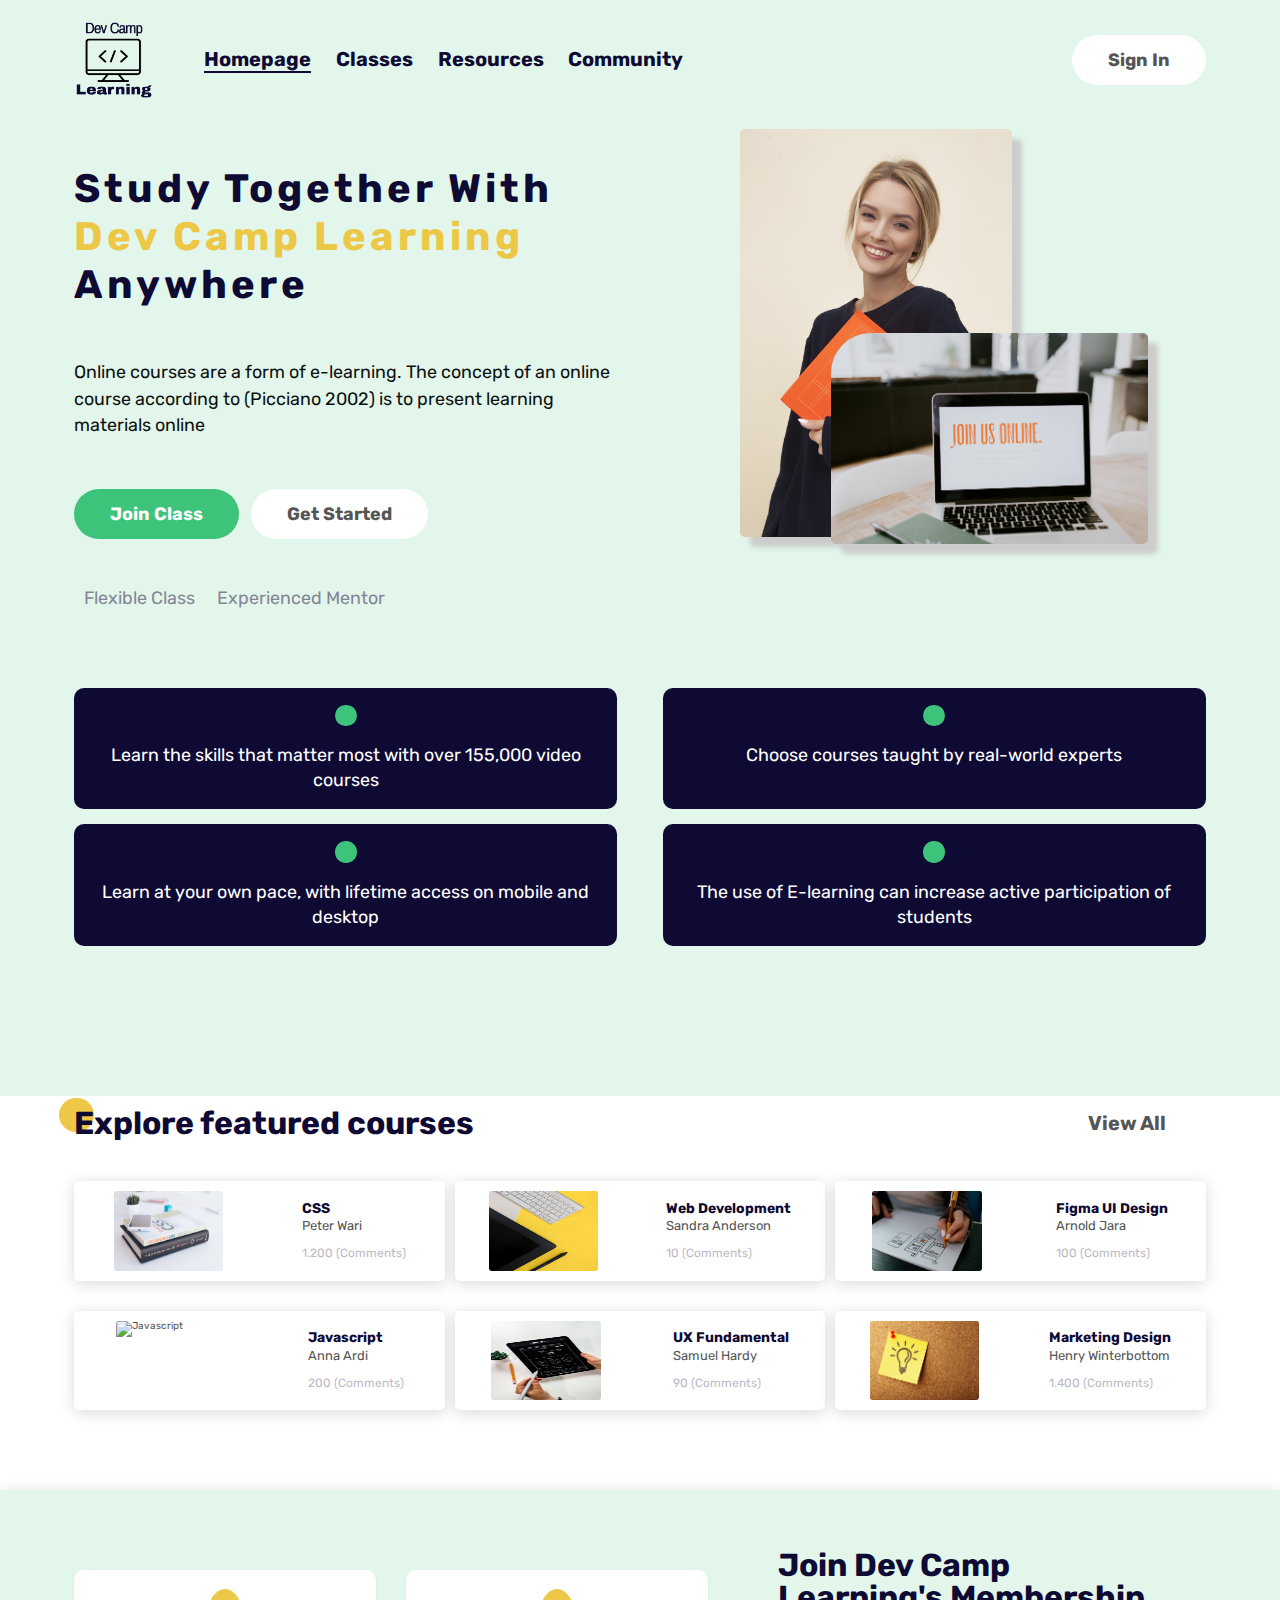
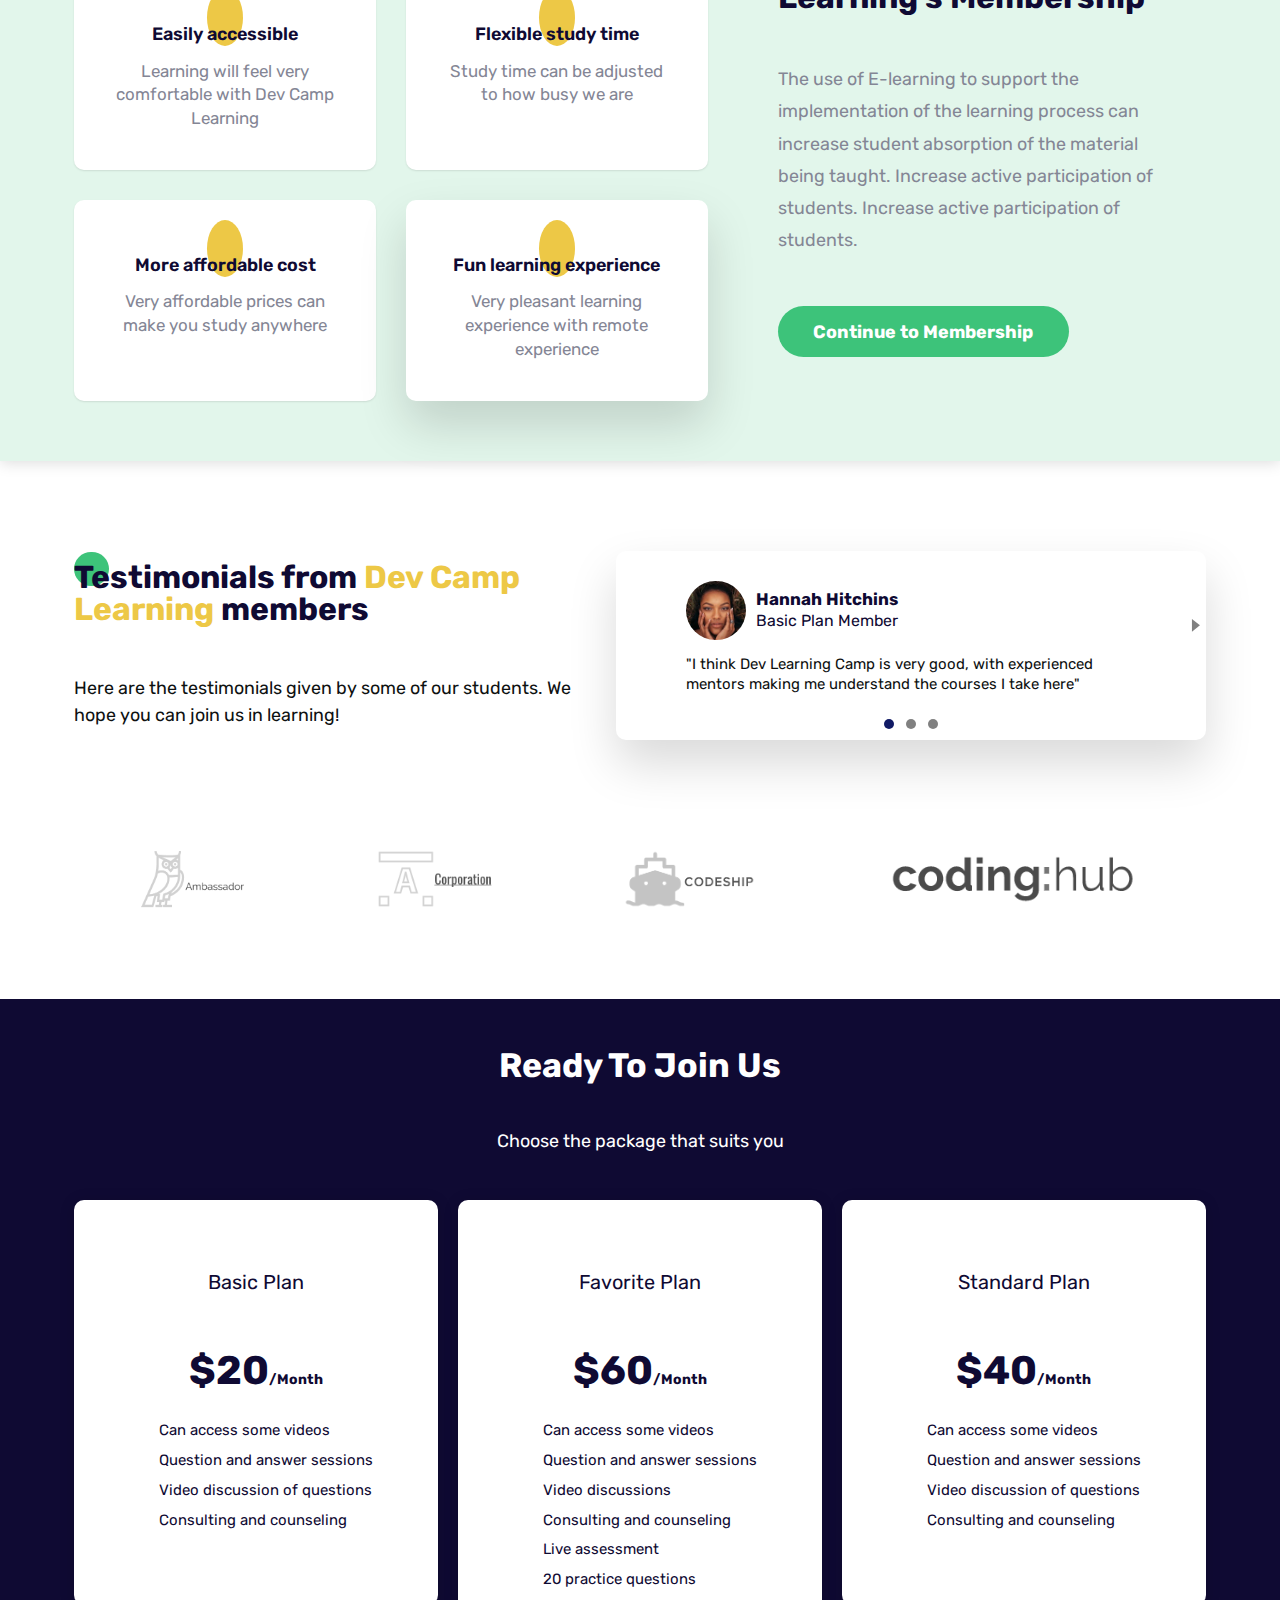
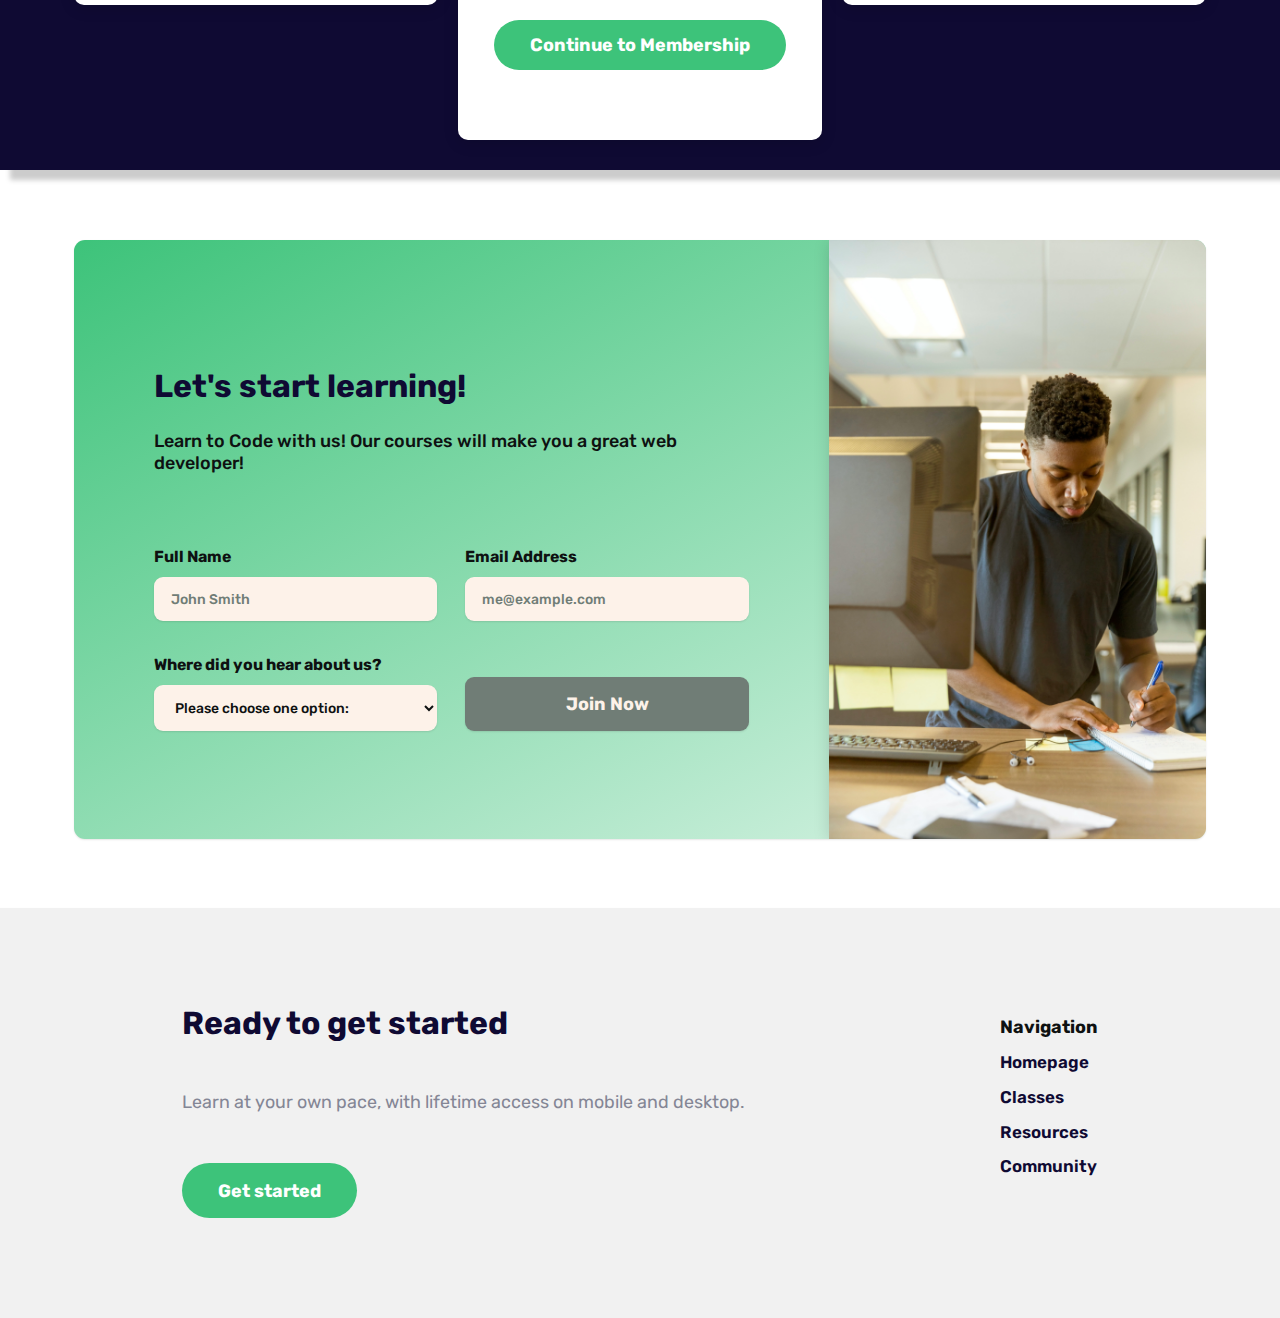
==== commit 94783131: "Adjustments to color and padding" ====
--- a/index.html
+++ b/index.html
@@ -14,7 +14,7 @@
 
 <body>
 
-  <header class="header">
+  <div class="header">
     <div class="primary-header split">
       <div class="primary-header-inner split">
         <a href="#"><img src="img/logo.png" alt="Dev Camp Learning" class="logo"></a>
@@ -45,64 +45,65 @@
       </nav>
       <!--end Hamburger for mobile-->
     </div>
-  </header>
-
-  <section class="hero">
-    <div class="container">
-
-      <div class="main-hero">
-
-        <div class="hero-content">
-          <h1 class="heading">Study Together With <span>Dev Camp Learning</span> Anywhere</h1>
-          <p class="text">Online courses are a form of e-learning. The concept of an online course according to
-            (Picciano 2002) is to present learning materials online
-          </p>
-          <div class="hero-btns">
-            <a href="#plan" class="btn btn-accent">Join Class</a>
-            <a href="#start" class="btn btn-light">Get Started</a>
-          </div>
-          <div class="check-items">
-            <div class="check-item">
-              <i class="fas fa-check-circle"></i>
-              <p>Flexible Class</p>
-            </div>
-            <div class="check-item">
-              <i class="fas fa-check-circle"></i>
-              <p>Experienced Mentor</p>
-            </div>
-          </div>
-        </div>
-
-        <div class="overlapping">
-          <ul class="hero-img-container">
-            <li><img src="img/hero/learn-hero.jpg" alt="" class="hero-img-1"></li>
-            <li><img src="img/hero/hero-img.jpg" alt="" class="hero-img-2"></li>
-            <li><img src="img/hero/laptop-hero.jpg" alt="" class="hero-img-3"></li>
-          </ul>
-        </div>
-
-      </div>
-
-      <div class="offer">
-        <div class="offer-item">
-          <i class="fas fa-heart"></i>
-          <p class="text-light">Learn the skills that matter most with over 155,000 video courses</p>
-        </div>
-        <div class="offer-item">
-          <i class="fas fa-camera"></i>
-          <p class="text-light">Choose courses taught by real-world experts </p>
-        </div>
-        <div class="offer-item">
-          <i class="fas fa-desktop"></i>
-          <p class="text-light">Learn at your own pace, with lifetime access on mobile and desktop</p>
-        </div>
-        <div class="offer-item">
-          <i class="far fa-lightbulb"></i>
-          <p class="text-light">The use of E-learning can increase active participation of students</p>
-        </div>
-      </div>
-    </div>
-  </section>
+    </header>
+
+    <section class="hero">
+      <div class="container">
+
+        <div class="main-hero">
+
+          <div class="hero-content">
+            <h1 class="heading">Study Together With <span>Dev Camp Learning</span> Anywhere</h1>
+            <p class="text">Online courses are a form of e-learning. The concept of an online course according to
+              (Picciano 2002) is to present learning materials online
+            </p>
+            <div class="hero-btns">
+              <a href="#plan" class="btn btn-accent">Join Class</a>
+              <a href="#start" class="btn btn-light">Get Started</a>
+            </div>
+            <div class="check-items">
+              <div class="check-item">
+                <i class="fas fa-check-circle"></i>
+                <p>Flexible Class</p>
+              </div>
+              <div class="check-item">
+                <i class="fas fa-check-circle"></i>
+                <p>Experienced Mentor</p>
+              </div>
+            </div>
+          </div>
+
+          <div class="overlapping">
+            <ul class="hero-img-container">
+              <li><img src="img/hero/learn-hero.jpg" alt="" class="hero-img-1"></li>
+              <li><img src="img/hero/hero-img.jpg" alt="" class="hero-img-2"></li>
+              <li><img src="img/hero/laptop-hero.jpg" alt="" class="hero-img-3"></li>
+            </ul>
+          </div>
+
+        </div>
+
+        <div class="offer">
+          <div class="offer-item">
+            <i class="fas fa-heart"></i>
+            <p class="text-light">Learn the skills that matter most with over 155,000 video courses</p>
+          </div>
+          <div class="offer-item">
+            <i class="fas fa-camera"></i>
+            <p class="text-light">Choose courses taught by real-world experts </p>
+          </div>
+          <div class="offer-item">
+            <i class="fas fa-desktop"></i>
+            <p class="text-light">Learn at your own pace, with lifetime access on mobile and desktop</p>
+          </div>
+          <div class="offer-item">
+            <i class="far fa-lightbulb"></i>
+            <p class="text-light">The use of E-learning can increase active participation of students</p>
+          </div>
+        </div>
+      </div>
+    </section>
+  </div>
 
   <section class="courses" id="start">
     <div class="container">
@@ -268,7 +269,8 @@
 
         <div class="membership-info flow-content">
           <h3 class="section-title">Join Dev Camp Learning's Membership</h3>
-          <p class="text-grey">The use of E-learning to support the implementation of the learning process can increase
+          <p class="text-grey">The use of E-learning to support the implementation of the learning process can
+            increase
             student
             absorption of the material being taught. Increase active participation of students. Increase active
             participation of students.
@@ -279,7 +281,7 @@
       </div>
     </div>
   </section>
-
+  </div>
   <section class="testimonials">
     <div class="container">
 
--- a/css/styles.css
+++ b/css/styles.css
@@ -269,7 +269,9 @@
 
 .btn-light:hover,
 .btn-light:focus {
-  background-color: var(--clr-neutral-200);
+  background-color: var(--clr-accent-700);
+  color: var(--clr-primary-100);
+  
 }
 
 
@@ -517,7 +519,7 @@
 
 .offer-item {
   background-color: var(--clr-secondary-800);
-  padding: 6rem 4rem;
+  padding: 1.7rem 1rem;
   flex-basis: 100%;
   text-align: center;
   border-radius: var(--br-100);
@@ -531,9 +533,9 @@
   color: var(--clr-primary-100);
   background-color: var(--clr-accent-600);
   font-size: var(--fs-800);
-  padding: 1em;
+  padding: .6em;
   border-radius: 50%;
-  margin-bottom: .5em;
+  margin-bottom: .4em;
   display: inline-block;
 }
 
@@ -541,7 +543,7 @@
   font-size: var(--fs-800);
   text-align: center;
   line-height: 1.4;
-  padding-top: .5em;
+  padding-top: .4em;
 }
 
 /* Hero images */
@@ -628,7 +630,7 @@
   .offer-item {
     flex-basis: 48%;
     width: calc(100% / 2);
-    padding: 6rem 4rem;
+    
   }
   .offer-item:nth-last-child(4) {
     display: block;
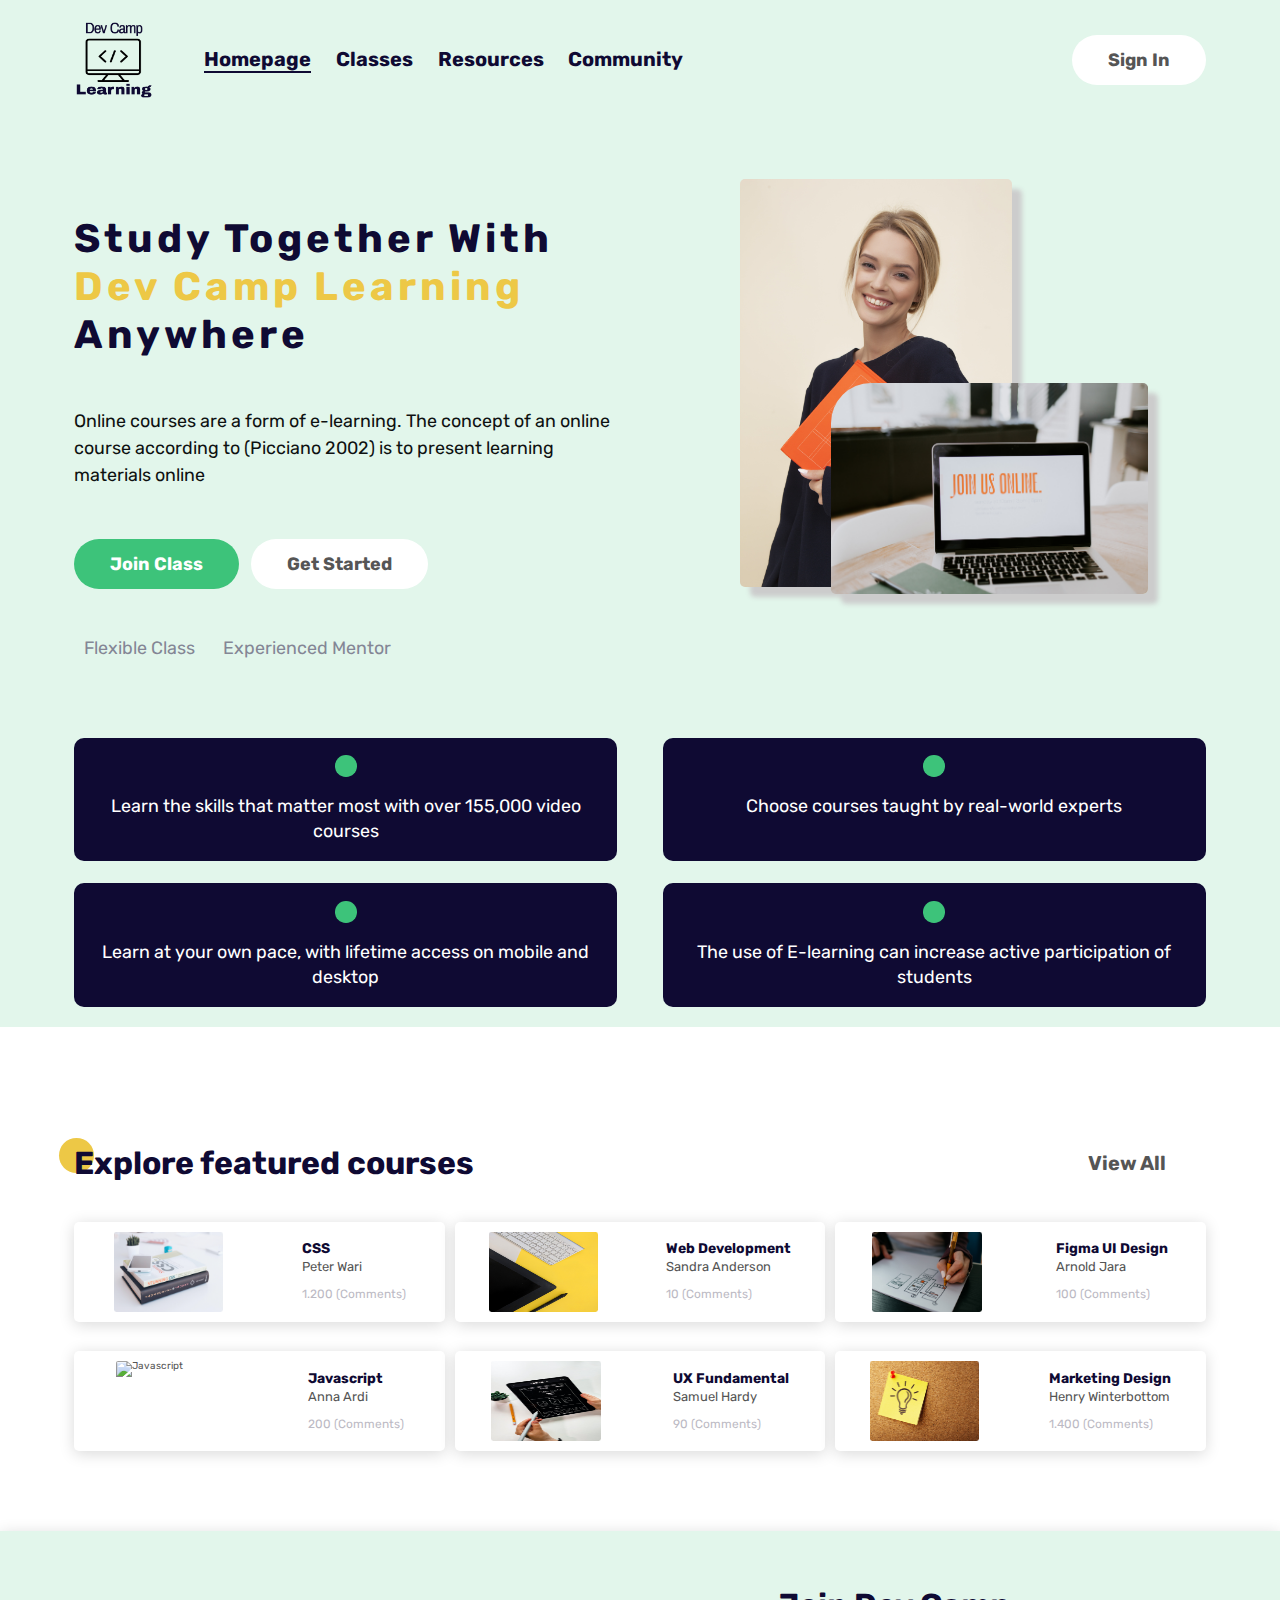
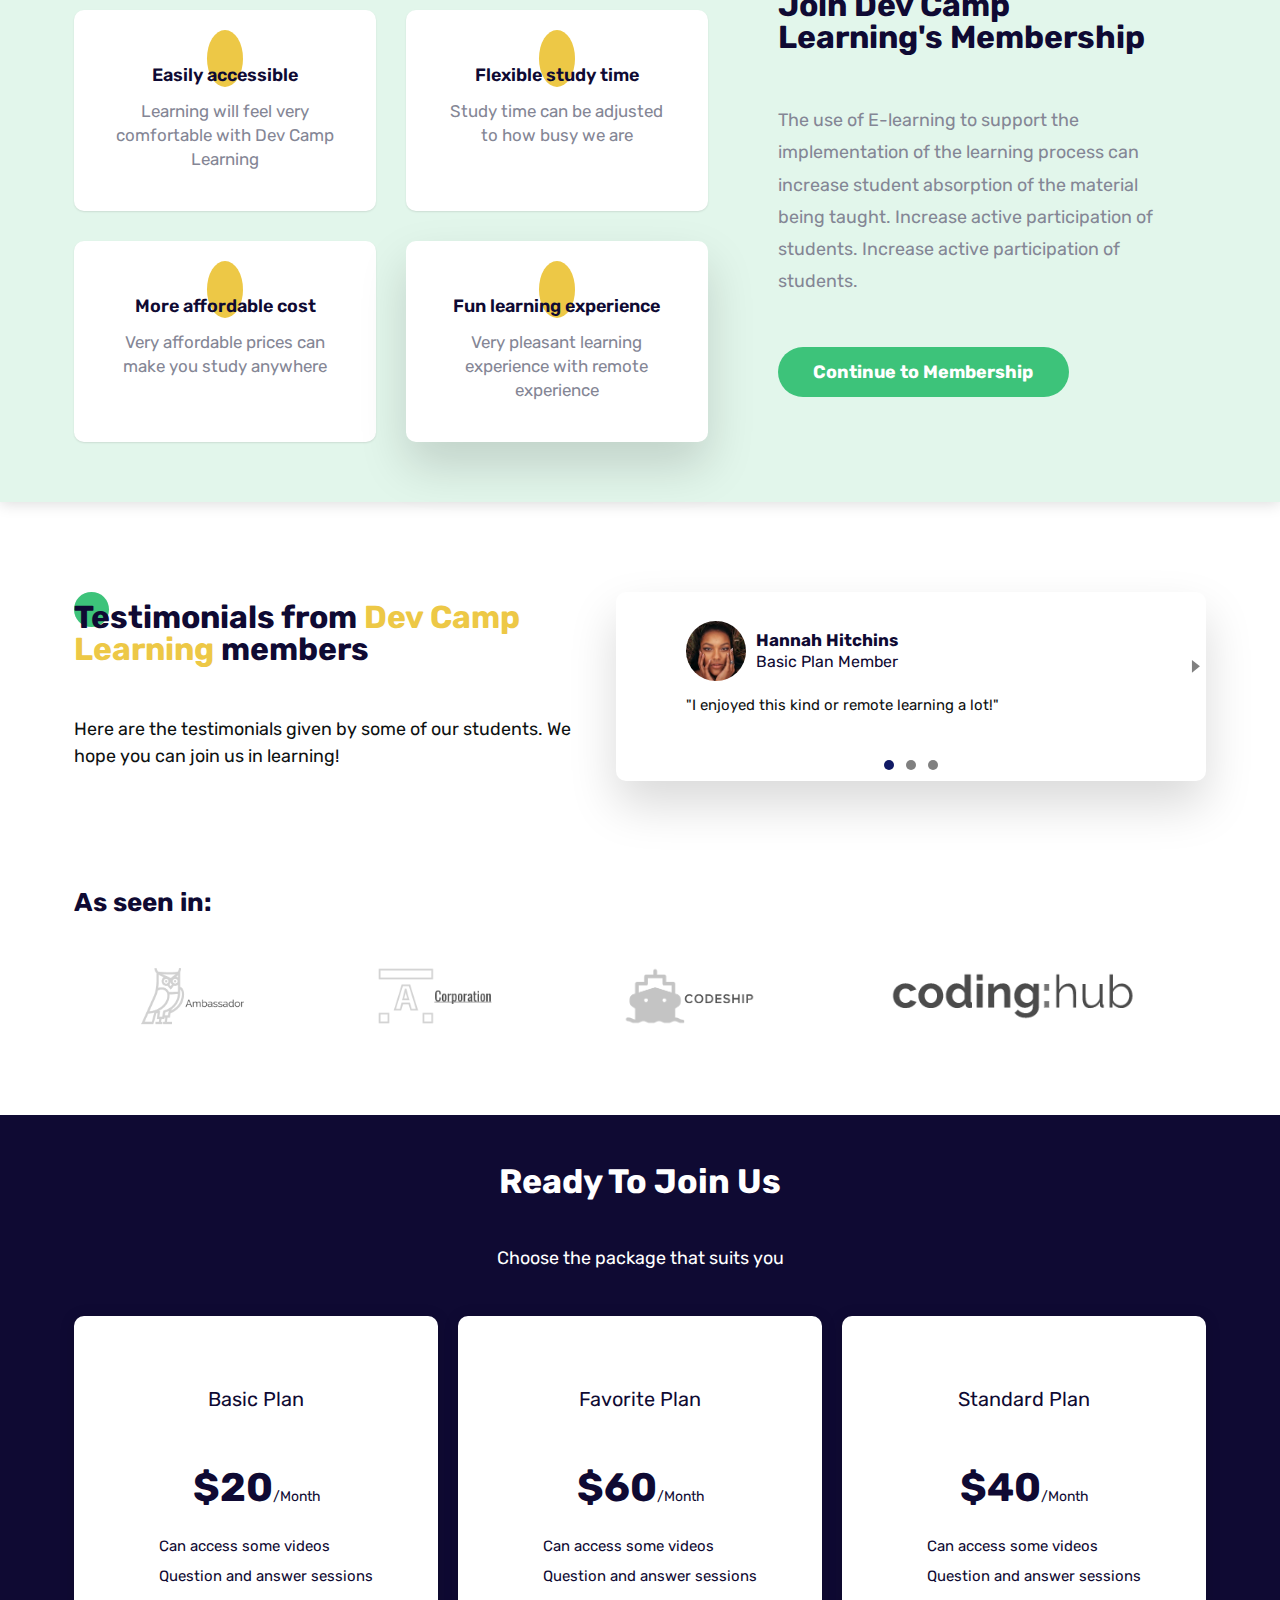
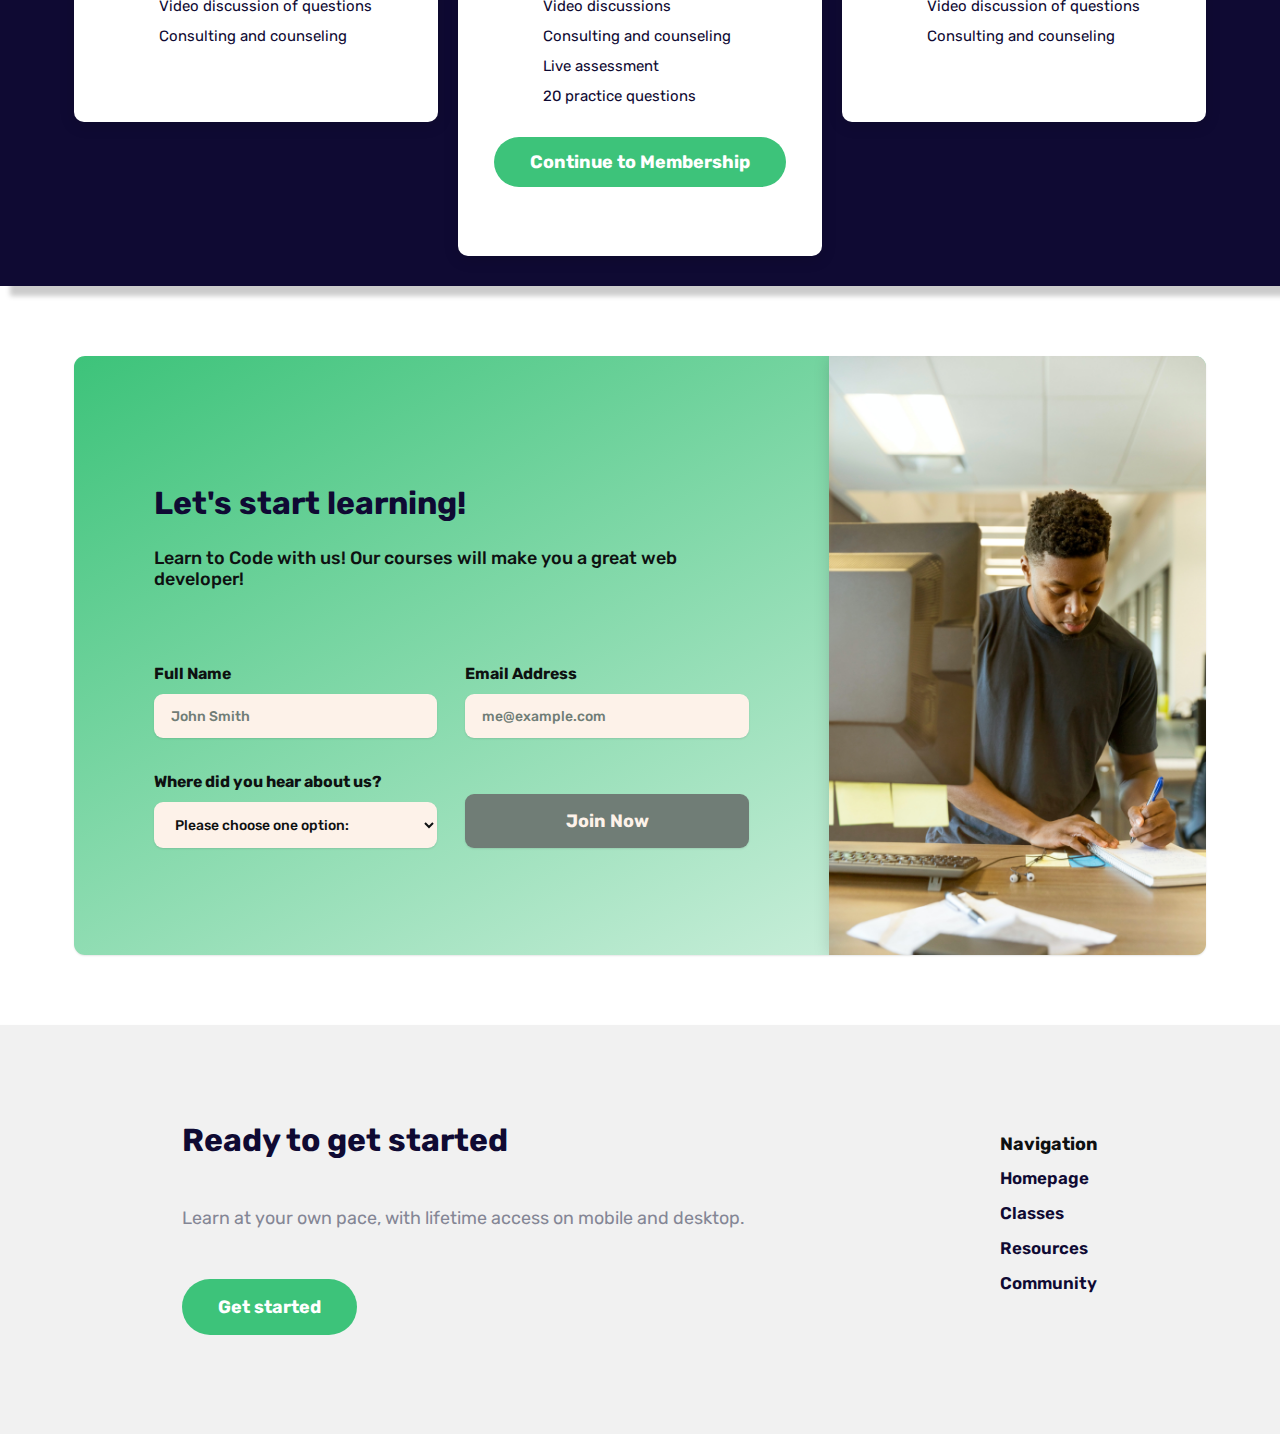
==== commit 2719252d: "CSS and HTML checked" ====
--- a/index.html
+++ b/index.html
@@ -14,7 +14,7 @@
 
 <body>
 
-  <div class="header">
+  <header class="header">
     <div class="primary-header split">
       <div class="primary-header-inner split">
         <a href="#"><img src="img/logo.png" alt="Dev Camp Learning" class="logo"></a>
@@ -45,65 +45,65 @@
       </nav>
       <!--end Hamburger for mobile-->
     </div>
-    </header>
-
-    <section class="hero">
-      <div class="container">
-
-        <div class="main-hero">
-
-          <div class="hero-content">
-            <h1 class="heading">Study Together With <span>Dev Camp Learning</span> Anywhere</h1>
-            <p class="text">Online courses are a form of e-learning. The concept of an online course according to
-              (Picciano 2002) is to present learning materials online
-            </p>
-            <div class="hero-btns">
-              <a href="#plan" class="btn btn-accent">Join Class</a>
-              <a href="#start" class="btn btn-light">Get Started</a>
-            </div>
-            <div class="check-items">
-              <div class="check-item">
-                <i class="fas fa-check-circle"></i>
-                <p>Flexible Class</p>
-              </div>
-              <div class="check-item">
-                <i class="fas fa-check-circle"></i>
-                <p>Experienced Mentor</p>
-              </div>
-            </div>
-          </div>
-
-          <div class="overlapping">
-            <ul class="hero-img-container">
-              <li><img src="img/hero/learn-hero.jpg" alt="" class="hero-img-1"></li>
-              <li><img src="img/hero/hero-img.jpg" alt="" class="hero-img-2"></li>
-              <li><img src="img/hero/laptop-hero.jpg" alt="" class="hero-img-3"></li>
-            </ul>
-          </div>
-
-        </div>
-
-        <div class="offer">
-          <div class="offer-item">
-            <i class="fas fa-heart"></i>
-            <p class="text-light">Learn the skills that matter most with over 155,000 video courses</p>
-          </div>
-          <div class="offer-item">
-            <i class="fas fa-camera"></i>
-            <p class="text-light">Choose courses taught by real-world experts </p>
-          </div>
-          <div class="offer-item">
-            <i class="fas fa-desktop"></i>
-            <p class="text-light">Learn at your own pace, with lifetime access on mobile and desktop</p>
-          </div>
-          <div class="offer-item">
-            <i class="far fa-lightbulb"></i>
-            <p class="text-light">The use of E-learning can increase active participation of students</p>
-          </div>
-        </div>
-      </div>
-    </section>
-  </div>
+  </header>
+
+  <section class="hero">
+    <div class="container">
+
+      <div class="main-hero">
+
+        <div class="hero-content">
+          <h1 class="heading">Study Together With <span>Dev Camp Learning</span> Anywhere</h1>
+          <p class="text">Online courses are a form of e-learning. The concept of an online course according to
+            (Picciano 2002) is to present learning materials online
+          </p>
+          <div class="hero-btns">
+            <a href="#plan" class="btn btn-accent">Join Class</a>
+            <a href="#start" class="btn btn-light">Get Started</a>
+          </div>
+          <div class="check-items">
+            <div class="check-item">
+              <i class="fas fa-check-circle"></i>
+              <p>Flexible Class</p>
+            </div>
+            <div class="check-item">
+              <i class="fas fa-check-circle"></i>
+              <p>Experienced Mentor</p>
+            </div>
+          </div>
+        </div>
+
+        <div class="overlapping">
+          <ul class="hero-img-container">
+            <li><img src="img/hero/learn-hero.jpg" alt="" class="hero-img-1"></li>
+            <li><img src="img/hero/hero-img.jpg" alt="" class="hero-img-2"></li>
+            <li><img src="img/hero/laptop-hero.jpg" alt="" class="hero-img-3"></li>
+          </ul>
+        </div>
+
+      </div>
+
+      <div class="offer">
+        <div class="offer-item">
+          <i class="fas fa-heart"></i>
+          <p class="text-light">Learn the skills that matter most with over 155,000 video courses</p>
+        </div>
+        <div class="offer-item">
+          <i class="fas fa-camera"></i>
+          <p class="text-light">Choose courses taught by real-world experts </p>
+        </div>
+        <div class="offer-item">
+          <i class="fas fa-desktop"></i>
+          <p class="text-light">Learn at your own pace, with lifetime access on mobile and desktop</p>
+        </div>
+        <div class="offer-item">
+          <i class="far fa-lightbulb"></i>
+          <p class="text-light">The use of E-learning can increase active participation of students</p>
+        </div>
+      </div>
+    </div>
+  </section>
+
 
   <section class="courses" id="start">
     <div class="container">
@@ -281,7 +281,7 @@
       </div>
     </div>
   </section>
-  </div>
+
   <section class="testimonials">
     <div class="container">
 
@@ -309,8 +309,7 @@
                     <p class="text-black">Basic Plan Member</p>
                   </div>
                 </div>
-                <blockquote>"I think Dev Learning Camp is very good, with experienced mentors making
-                  me understand the courses I take here"
+                <blockquote>"I enjoyed this kind or remote learning a lot!"
                 </blockquote>
               </li>
 
@@ -322,8 +321,7 @@
                     <p class="text-black">Basic Plan Member</p>
                   </div>
                 </div>
-                <blockquote>"I think Dev Learning Camp is very good, with experienced mentors making
-                  me understand the courses I take here"
+                <blockquote>"I think Dev Learning Camp is very good!"
                 </blockquote>
               </li>
 
@@ -335,8 +333,7 @@
                     <p class="text-black">Basic Plan Member</p>
                   </div>
                 </div>
-                <blockquote>"I think Dev Learning Camp is very good, with experienced mentors making
-                  me understand the courses I take here"
+                <blockquote>"Great experienced mentors to learn from here!"
                 </blockquote>
               </li>
             </ul>
@@ -359,7 +356,8 @@
 
   <section class="featured-in">
 
-    <div class="container">
+    <div class="container flow-content">
+      <h4 class="section-title">As seen in:</h4>
       <div class="features">
         <div>
           <img src="img/features/ambassador.png" alt="Abassador" class="featured-img">
@@ -510,7 +508,7 @@
 
             <div>
               <label for="select-where">Where did you hear about us?</label>
-              <select name="" id="select-where" required>
+              <select name="select-where" id="select-where" required>
                 <option value="">Please choose one option:</option>
                 <option value="friends">Friends and family</option>
                 <option value="search">Search engine</option>
@@ -556,7 +554,9 @@
     </div>
   </footer>
 
-  <script src="js/script.js"></script>
+  <script src="./js/script.js"></script>
+
+
 </body>
 
 </html>--- a/css/styles.css
+++ b/css/styles.css
@@ -299,7 +299,7 @@
 }
 
 
-/****** COMPONENTS **********/
+/****** INDIVIDUAL SECTIONS **********/
 
 /* Header */
 
@@ -456,7 +456,7 @@
 
 .hero {
   background-color: var(--clr-bg-300);
-  padding-bottom: 3rem;
+  padding-bottom: 2rem;
   
 }
 
@@ -491,7 +491,7 @@
 .check-items {
   display: flex;
   justify-content: center;
-  gap: 1.2em;
+  gap: 1.8em;
   margin-bottom: 3.5em;
 }
 
@@ -514,12 +514,12 @@
   background-color: var(--clr-bg-300);
   display: flex;
   flex-wrap: wrap;
-  gap: 1.5em;
+  gap: 2.2em;
 }
 
 .offer-item {
   background-color: var(--clr-secondary-800);
-  padding: 1.7rem 1rem;
+  padding: 1.8rem 1rem;
   flex-basis: 100%;
   text-align: center;
   border-radius: var(--br-100);
@@ -648,6 +648,10 @@
 }
 
 /************** COURSES ********************/
+
+.courses {
+  padding-top: 4rem;
+}
 
 .courses-container {
   display: flex;
@@ -758,7 +762,7 @@
 
 /* Landscape tablets 944px */
 @media (min-width: 59em) {
-
+  
   .course {
     flex-basis: 25%;
   }
@@ -830,7 +834,6 @@
   line-height: 1.4;
 }
 
-
 /* Tablets */
 
 @media (min-width: 40em) {
@@ -840,7 +843,6 @@
     margin-top: 2rem;
   }
 }
-
 
 /* Landscape tablets 944px */
 
@@ -1076,6 +1078,10 @@
 
 /*************** FEATURED-IN *************/
 
+.featured-in .section-title {
+  font-size: var(--fs-116);
+}
+
 .featured-in {
   padding: 2rem;
 }
@@ -1174,7 +1180,7 @@
 .plan .plans-span {
   color: var(--clr-secondary-800);
   font-size: var(--fs-400);
-  font-weight: var(fw-400);
+  font-weight: var(--fw-400);
 }
 
 .plan-detail {
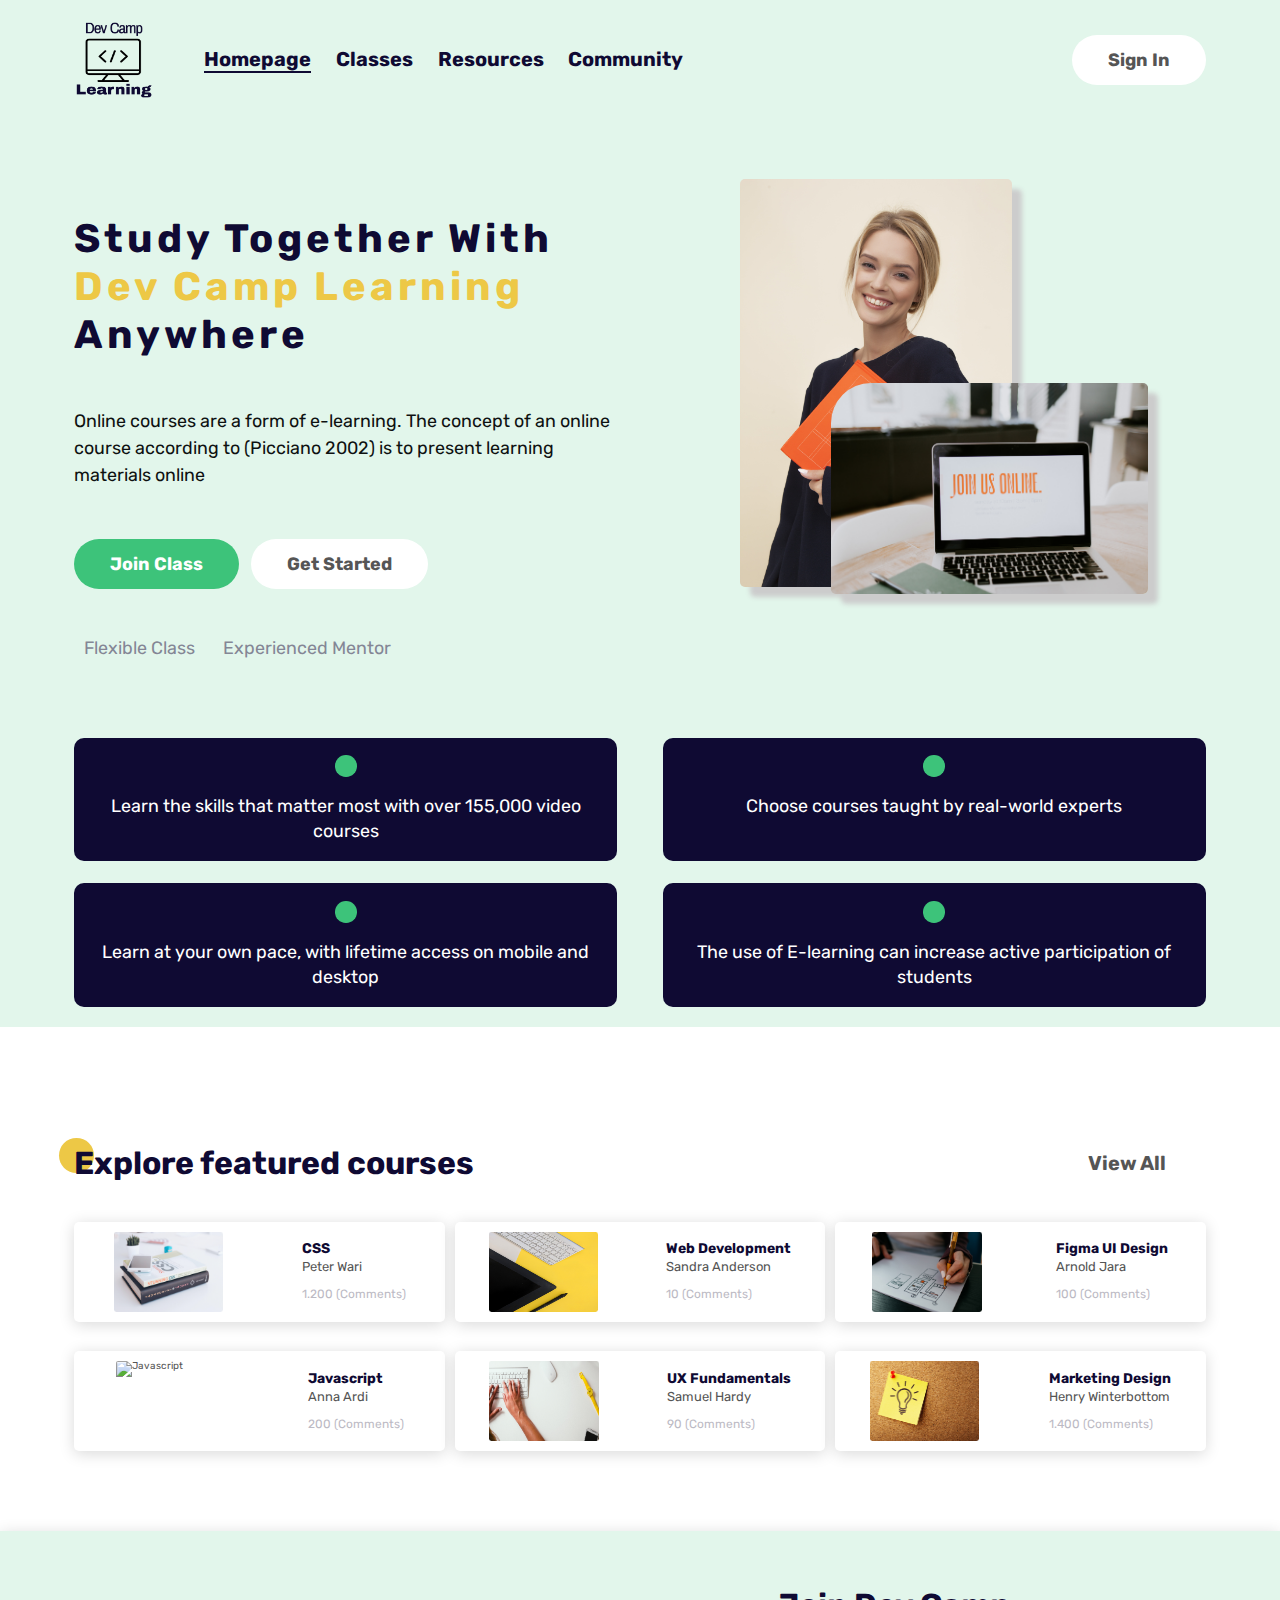
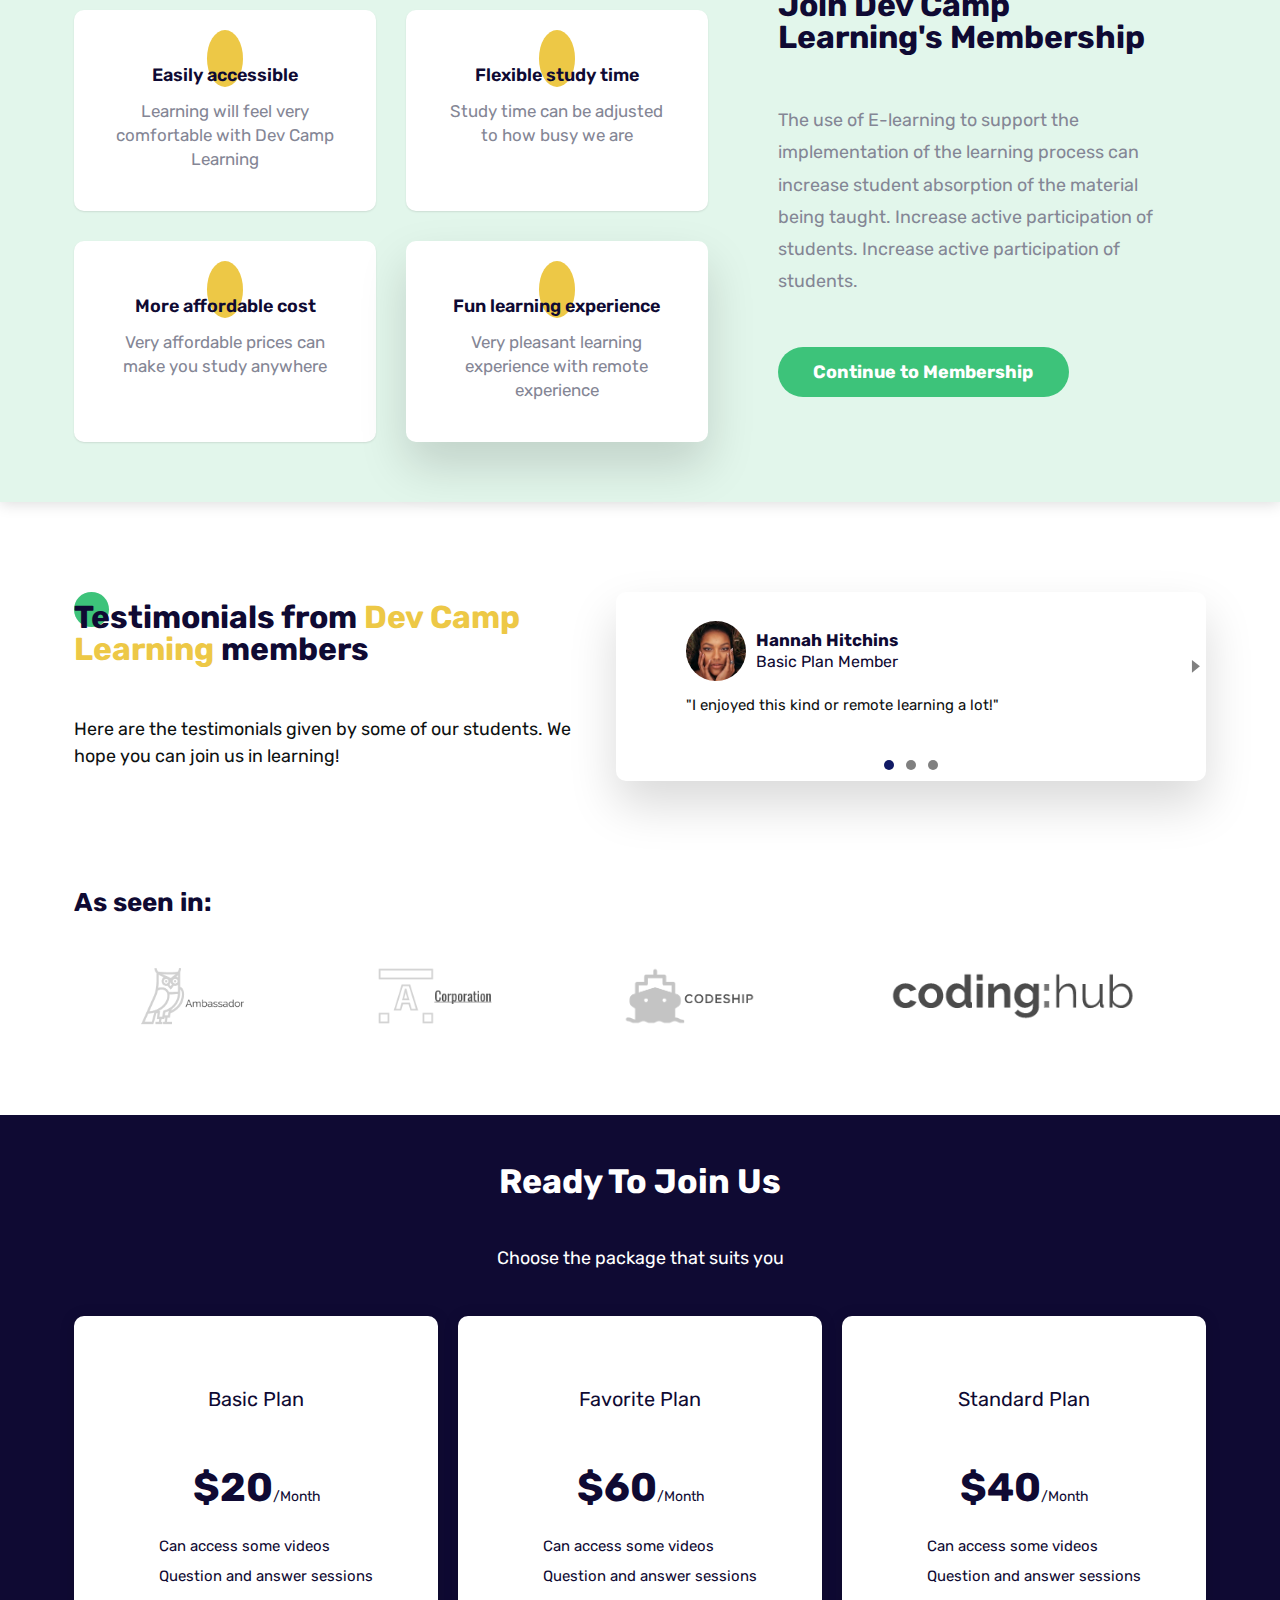
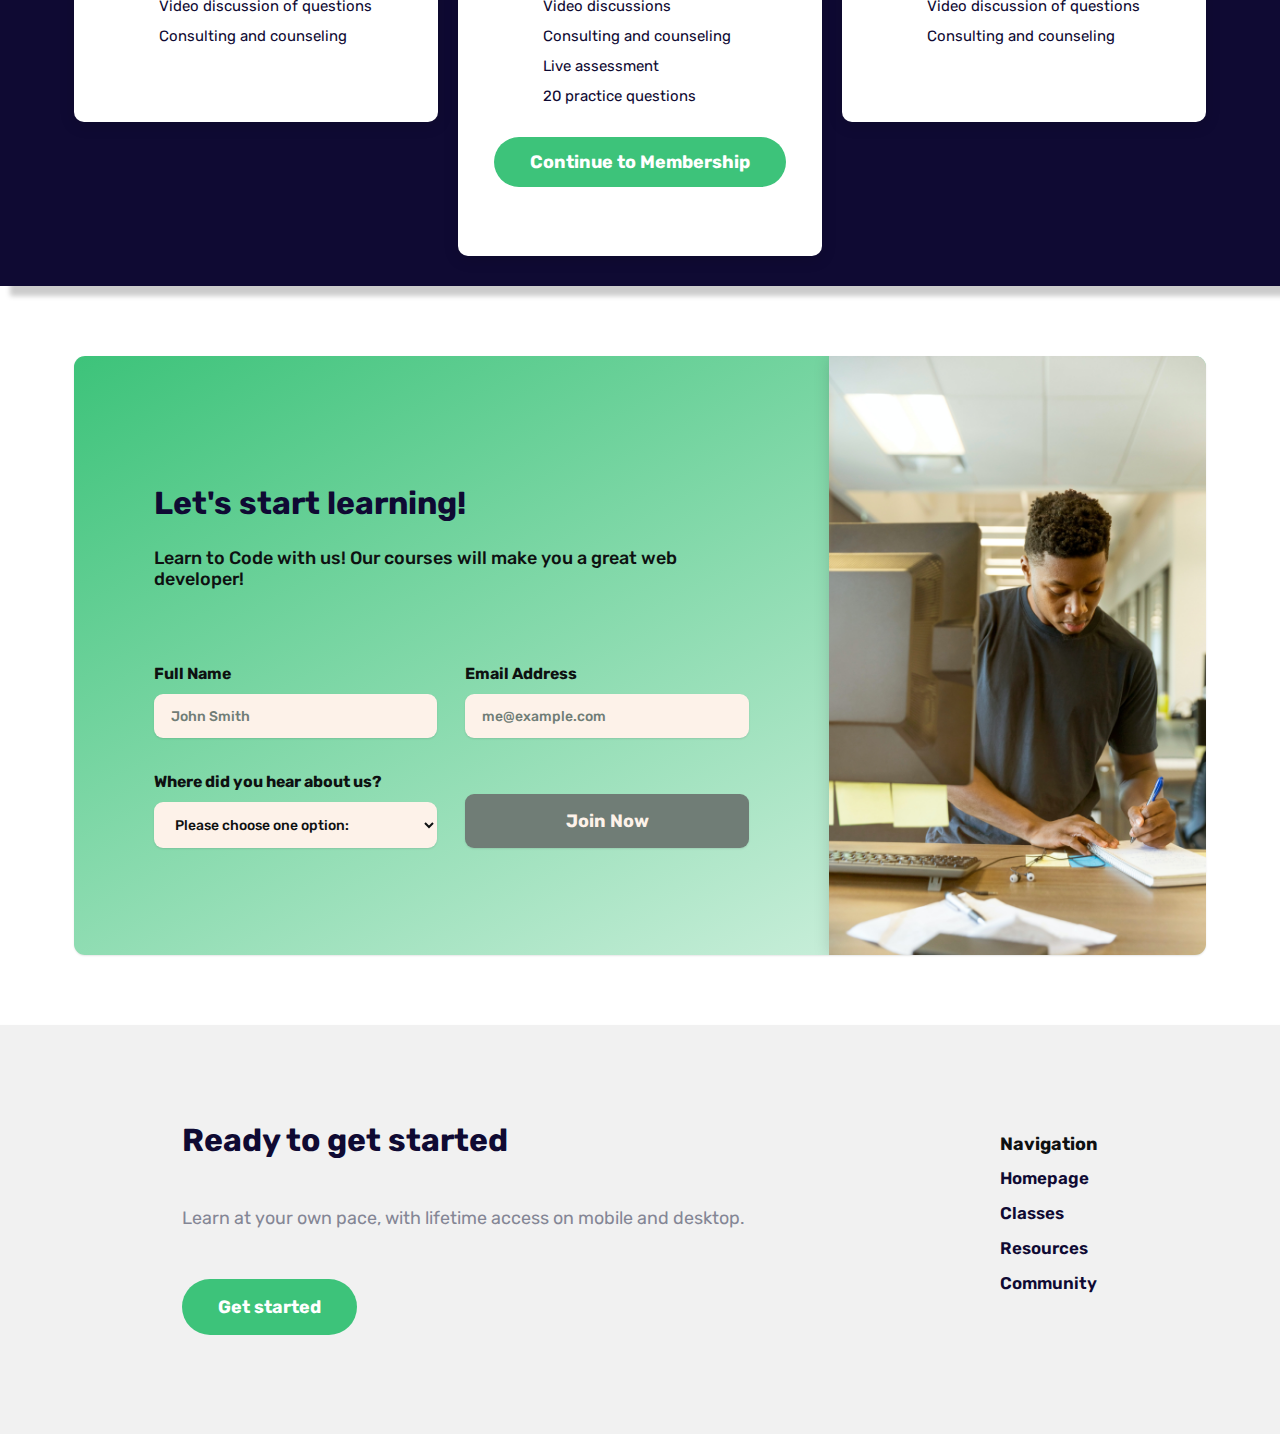
==== commit b8ea4976: "final edits" ====
--- a/index.html
+++ b/index.html
@@ -188,9 +188,9 @@
           </div>
 
           <div class="course bg-light box-shadow">
-            <img src="img/courses/courses-ux.jpg" alt="UX" class="course-img">
+            <img src="img/courses/courses-ux-design.jpg" alt="UX" class="course-img">
             <div class="course-info">
-              <h4 class="name">UX Fundamental</h4>
+              <h4 class="name">UX Fundamentals</h4>
               <p class="course-author">Samuel Hardy</p>
               <div class="course-info-bottom">
                 <div class="stars">
--- a/css/styles.css
+++ b/css/styles.css
@@ -338,7 +338,7 @@
   height: 8.5rem;
 }
 
-/* Hamburger */
+/* Hamburger menu */
 
 .open-nav {
   border: 0;
@@ -1200,9 +1200,6 @@
  color: var(--clr-accent-800);
  font-size: var(--fs-200);
 }
-
-
-
 
 /* Tablets */
 
